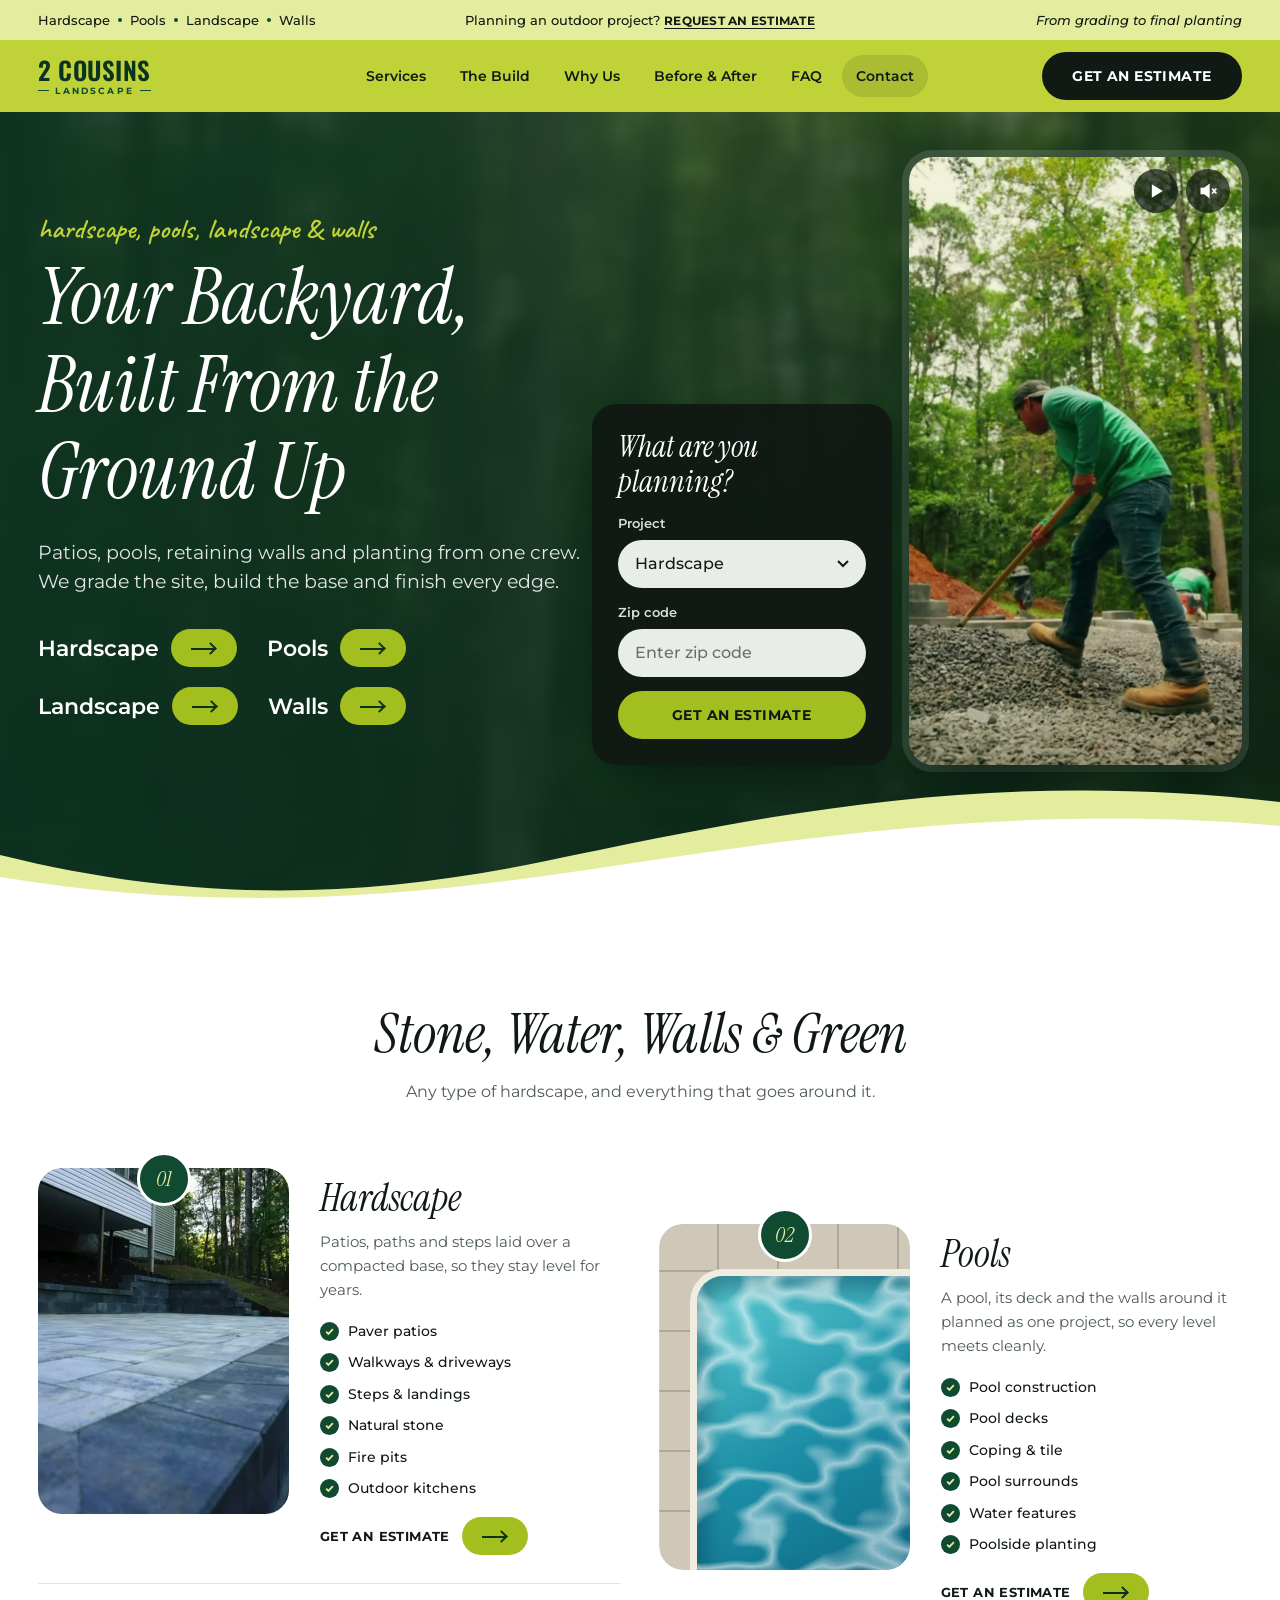
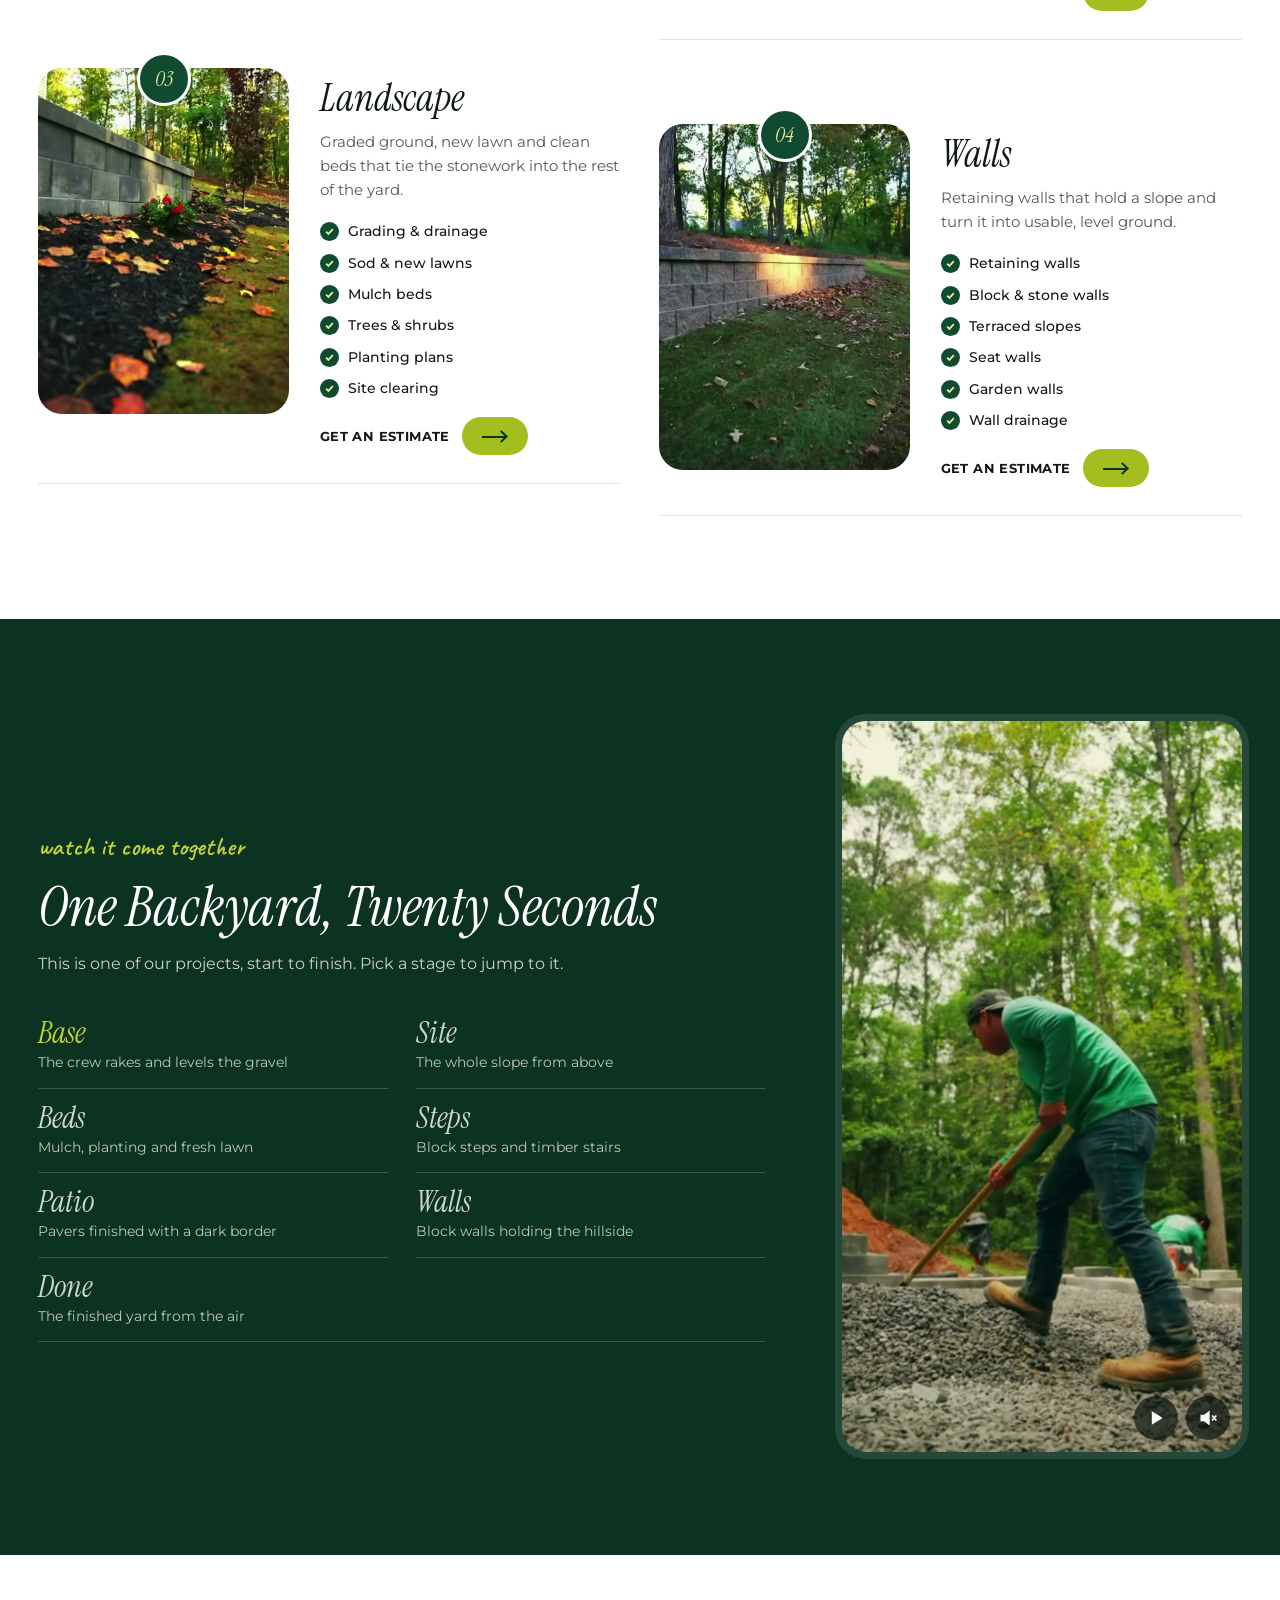
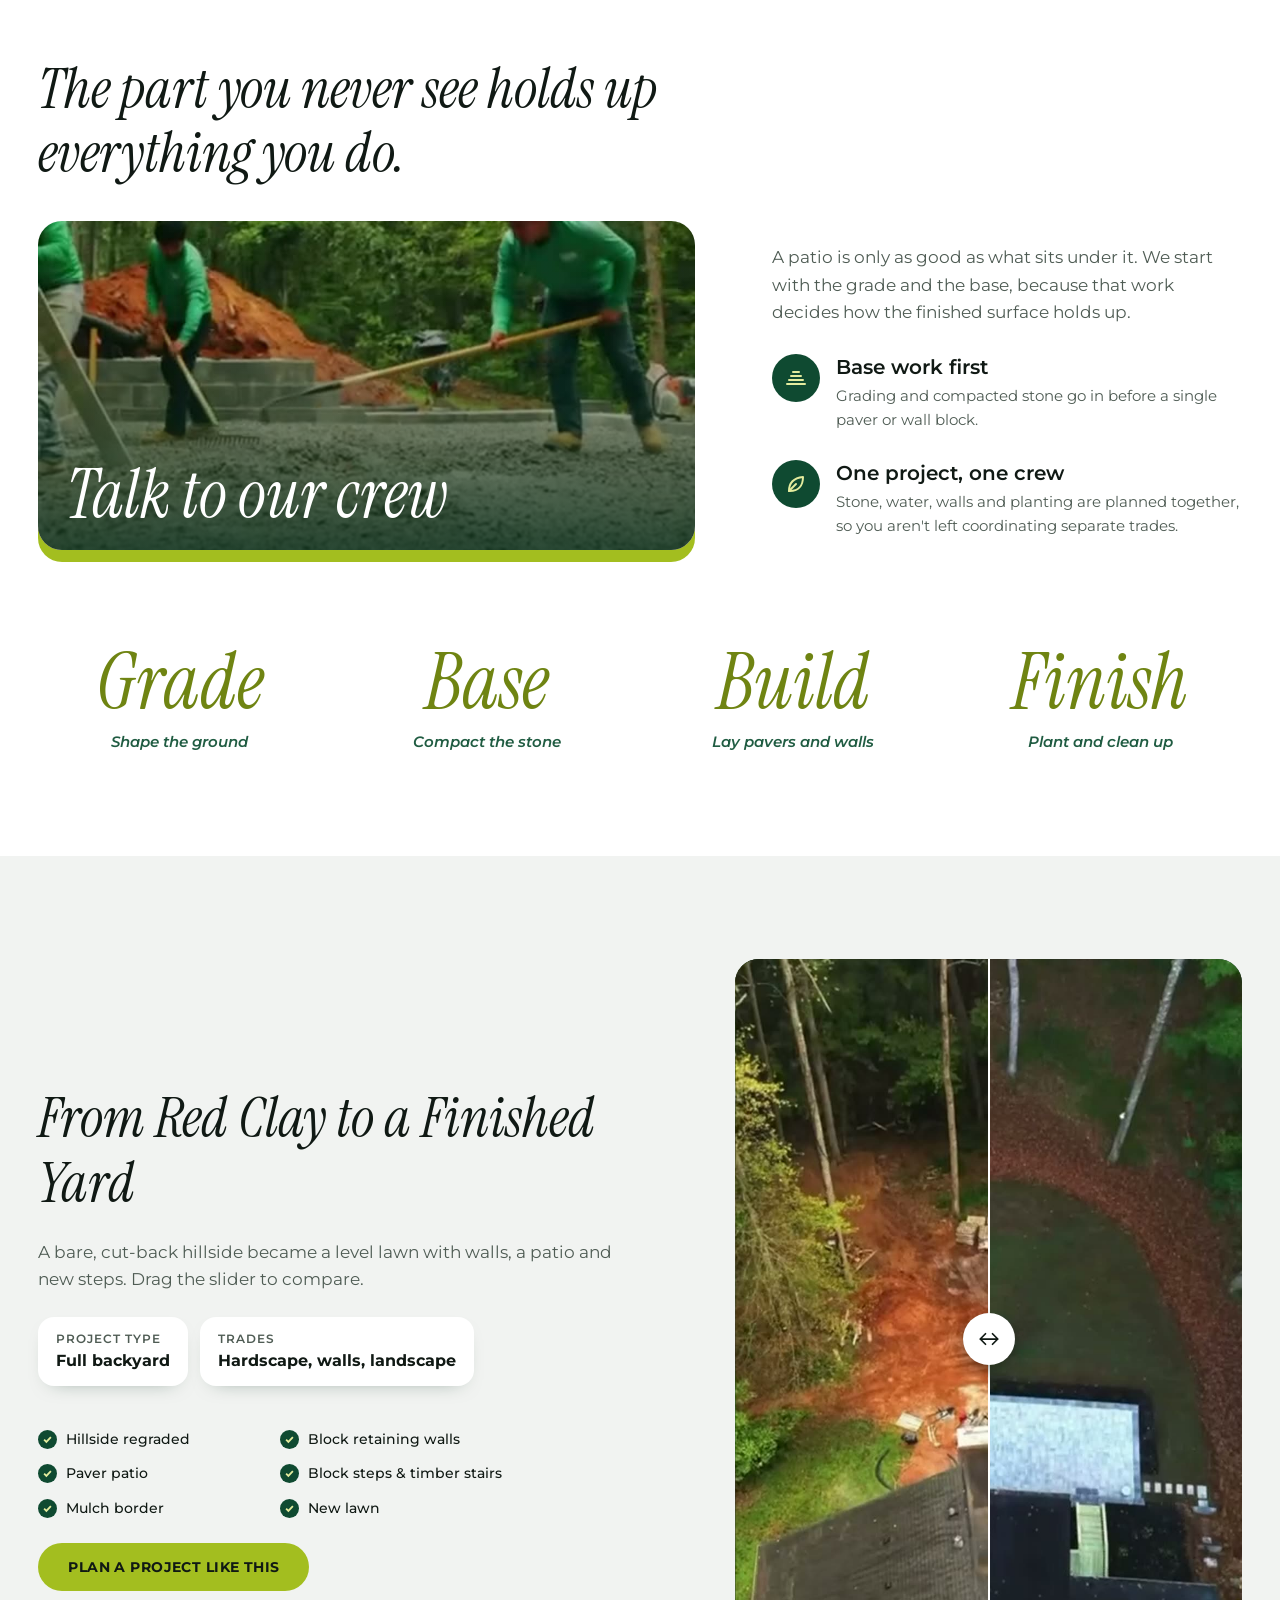
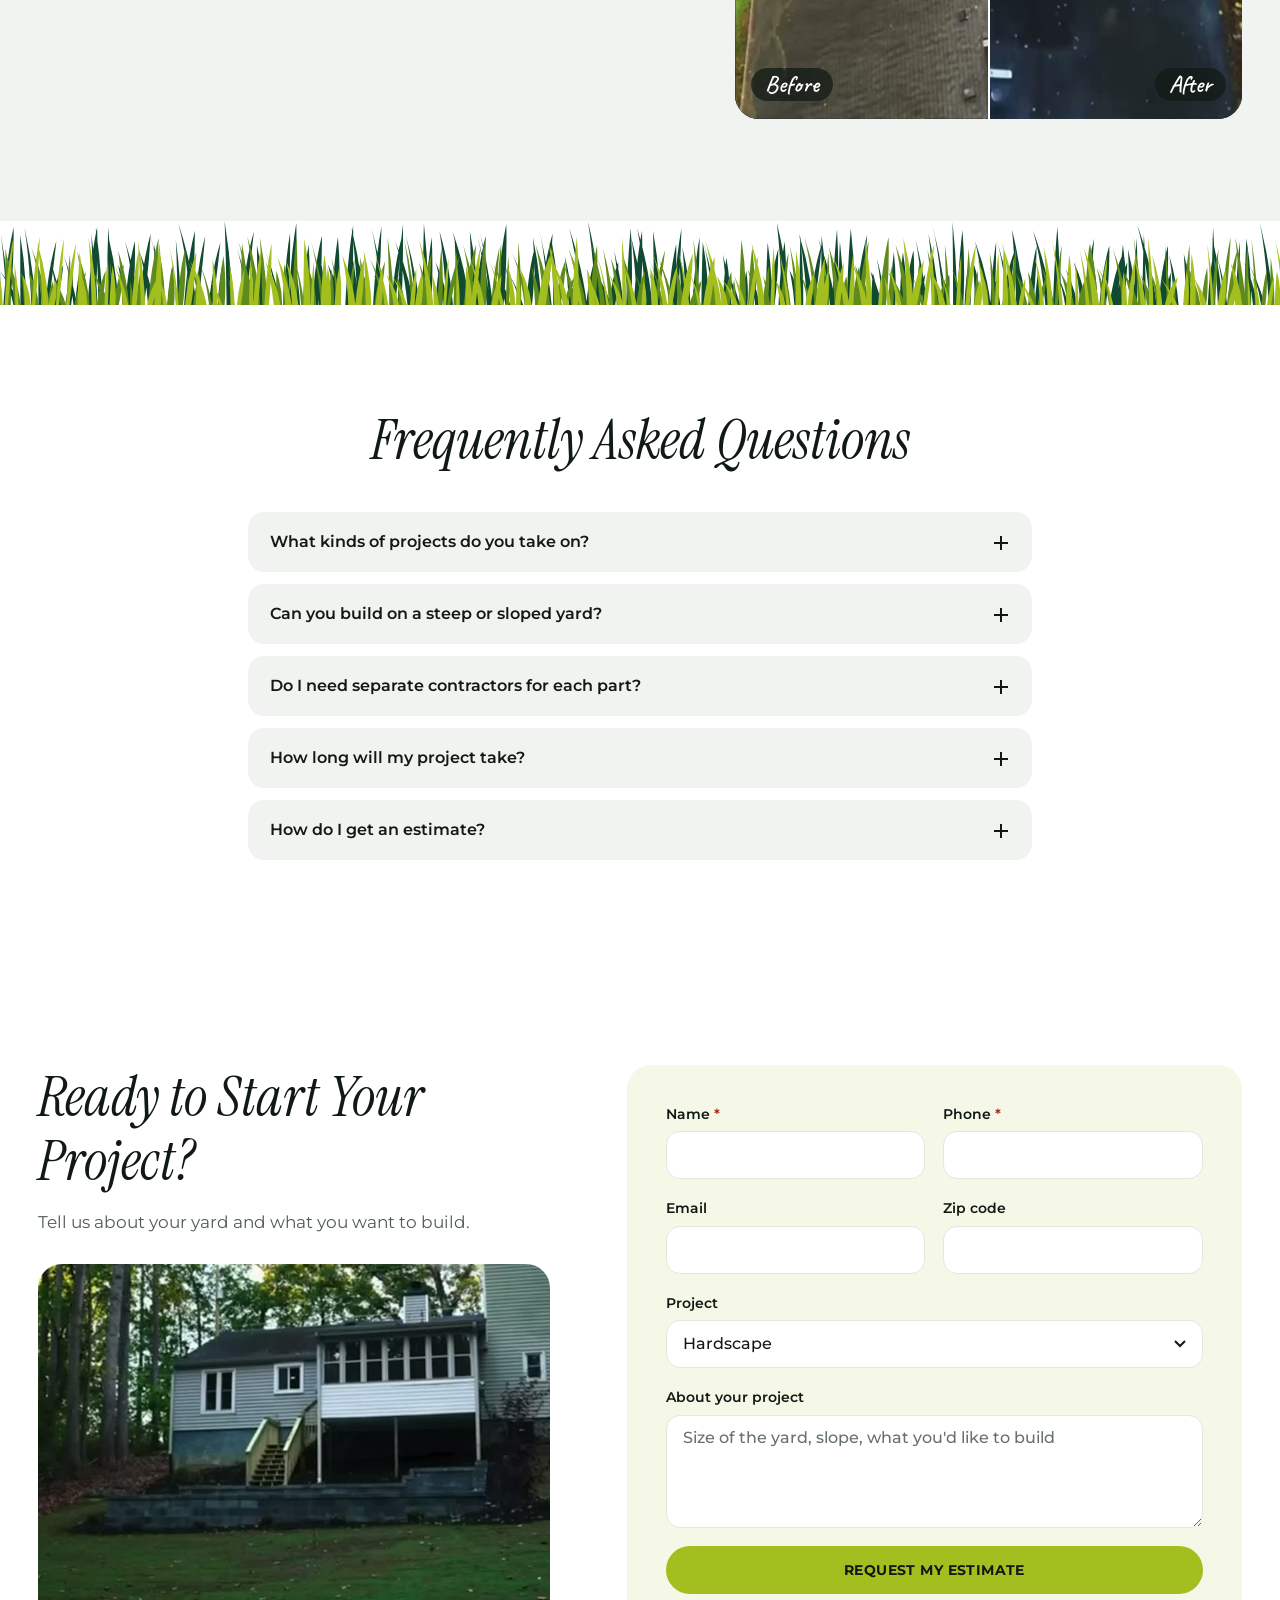
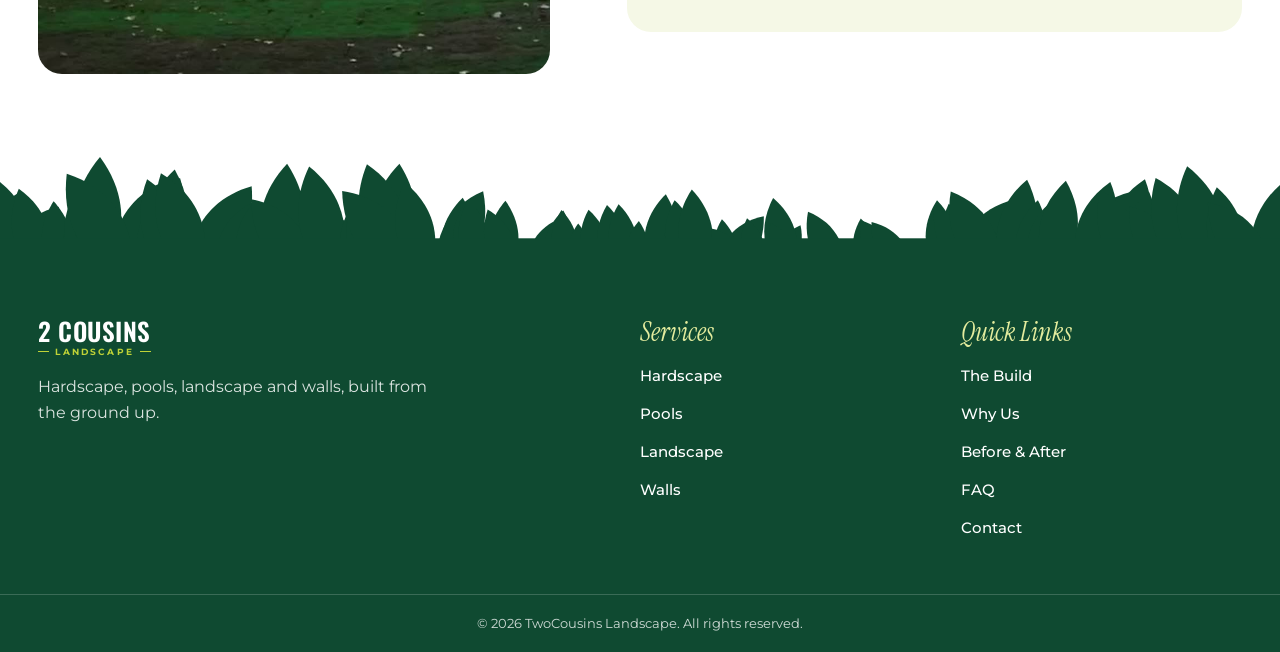
==== index.html @ 97324238 "Build TwoCousins Landscape website Co-Authored-By: Claude Opus 5.5 <noreply@anthropic.com>" ====
<!doctype html>
<html lang="en">
<head>
<meta charset="utf-8">
<meta name="viewport" content="width=device-width, initial-scale=1">
<title>TwoCousins Landscape | Hardscape, Pools, Landscape &amp; Walls</title>
<meta name="description" content="TwoCousins Landscape builds patios, pools, retaining walls and complete landscapes, from grading and base work to the final planting.">
<meta name="theme-color" content="#0f4a31">
<meta property="og:title" content="TwoCousins Landscape">
<meta property="og:description" content="Hardscape, pools, landscape and walls, built from the ground up.">
<meta property="og:type" content="website">
<meta property="og:image" content="assets/img/og.jpg">
<link rel="icon" href="data:image/svg+xml,%3Csvg xmlns='http://www.w3.org/2000/svg' viewBox='0 0 32 32'%3E%3Crect width='32' height='32' rx='8' fill='%230f4a31'/%3E%3Ctext x='16' y='24' font-family='Arial' font-weight='700' font-size='21' text-anchor='middle' fill='%23bfd237'%3E2%3C/text%3E%3C/svg%3E">
<link rel="preconnect" href="https://fonts.googleapis.com">
<link rel="preconnect" href="https://fonts.gstatic.com" crossorigin>
<link href="https://fonts.googleapis.com/css2?family=Caveat:wght@600&family=Instrument+Serif:ital@0;1&family=Montserrat:wght@400;500;600;700&family=Oswald:wght@600&display=swap" rel="stylesheet">
<link rel="stylesheet" href="styles.css">
<script>document.documentElement.classList.add('js')</script>
</head>
<body>
<a class="skip" href="#main">Skip to main content</a>

<div class="topbar">
  <p class="topbar-side">Hardscape <i></i> Pools <i></i> Landscape <i></i> Walls</p>
  <p>Planning an outdoor project? <a href="#contact">Request an estimate</a></p>
  <p class="topbar-side topbar-right">From grading to final planting</p>
</div>

<header class="nav" id="nav">
  <a class="logo" href="#top" aria-label="TwoCousins Landscape, back to top">
    <span class="logo-main">2 Cousins</span>
    <span class="logo-sub">Landscape</span>
  </a>
  <nav class="nav-links" aria-label="Main">
    <a href="#services">Services</a>
    <a href="#build">The Build</a>
    <a href="#why">Why Us</a>
    <a href="#results">Before &amp; After</a>
    <a href="#faq">FAQ</a>
    <a href="#contact">Contact</a>
  </nav>
  <div class="nav-cta">
    <a class="nav-phone" data-phone hidden></a>
    <a class="btn btn-dark" href="#contact">Get an estimate</a>
    <button class="burger" id="burger" type="button" aria-label="Open menu" aria-expanded="false" aria-controls="menu"><span></span><span></span></button>
  </div>
</header>

<div class="menu" id="menu" hidden>
  <nav aria-label="Mobile">
    <a href="#services" style="--i:0">Services</a>
    <a href="#build" style="--i:1">The Build</a>
    <a href="#why" style="--i:2">Why Us</a>
    <a href="#results" style="--i:3">Before &amp; After</a>
    <a href="#faq" style="--i:4">FAQ</a>
    <a href="#contact" style="--i:5">Contact</a>
  </nav>
</div>

<main id="main">
<span id="top"></span>

<!-- HERO -->
<section class="hero">
  <div class="hero-bg" aria-hidden="true"></div>
  <div class="vid hero-media" data-vid="hero">
    <video src="assets/two-cousins-build.mp4" poster="assets/img/poster.jpg" muted loop playsinline preload="metadata" aria-label="TwoCousins Landscape crew building a backyard, from gravel base to the finished yard"></video>
    <div class="vid-controls">
      <button type="button" class="vid-btn" data-play aria-label="Pause video"></button>
      <button type="button" class="vid-btn" data-sound aria-label="Turn sound on"></button>
    </div>
  </div>
  <div class="hero-inner">
    <div class="hero-copy">
      <p class="script hero-kicker">hardscape, pools, landscape &amp; walls</p>
      <h1>Your Backyard, Built From the Ground Up</h1>
      <p class="hero-sub">Patios, pools, retaining walls and planting from one crew. We grade the site, build the base and finish every edge.</p>
      <ul class="hero-links">
        <li><a href="#hardscape">Hardscape <span class="arrow"></span></a></li>
        <li><a href="#pools">Pools <span class="arrow"></span></a></li>
        <li><a href="#landscape">Landscape <span class="arrow"></span></a></li>
        <li><a href="#walls">Walls <span class="arrow"></span></a></li>
      </ul>
    </div>
    <form class="quote" id="quickQuote">
      <p class="quote-title">What are you planning?</p>
      <div class="field">
        <label for="q-service">Project</label>
        <select id="q-service">
          <option>Hardscape</option>
          <option>Pool</option>
          <option>Landscape</option>
          <option>Retaining wall</option>
          <option>Full backyard</option>
        </select>
      </div>
      <div class="field">
        <label for="q-zip">Zip code</label>
        <input id="q-zip" inputmode="numeric" autocomplete="postal-code" maxlength="5" placeholder="Enter zip code">
      </div>
      <button class="btn btn-lime btn-block" type="submit">Get an estimate</button>
    </form>
  </div>
  <svg class="wave" viewBox="0 0 1440 150" preserveAspectRatio="none" aria-hidden="true">
    <path fill="#e4ec9e" d="M0 96C210 150 395 150 610 104 860 50 1110 -6 1440 34V150H0Z"/>
    <path fill="#fff" d="M0 122C220 160 420 150 630 118 880 80 1130 34 1440 62V150H0Z"/>
  </svg>
</section>

<!-- SERVICES -->
<section class="section" id="services">
  <div class="wrap">
    <header class="head head-center reveal">
      <h2>Stone, Water, Walls &amp; Green</h2>
      <p>Any type of hardscape, and everything that goes around it.</p>
    </header>

    <div class="svc-grid">
      <article class="svc reveal" id="hardscape">
        <div class="svc-media">
          <img src="assets/img/hardscape.jpg" width="928" height="1280" loading="lazy" alt="Grey paver patio with a dark block border behind a house">
          <span class="svc-num">01</span>
        </div>
        <div class="svc-body">
          <h3>Hardscape</h3>
          <p>Patios, paths and steps laid over a compacted base, so they stay level for years.</p>
          <ul class="ticks">
            <li>Paver patios</li>
            <li>Walkways &amp; driveways</li>
            <li>Steps &amp; landings</li>
            <li>Natural stone</li>
            <li>Fire pits</li>
            <li>Outdoor kitchens</li>
          </ul>
          <a class="svc-go" href="#contact" data-service="Hardscape" aria-label="Get an estimate for hardscape"><span>Get an estimate</span><span class="arrow"></span></a>
        </div>
      </article>

      <article class="svc svc-low reveal" id="pools">
        <div class="svc-media pool" role="img" aria-label="Illustration of pool water beside a stone deck">
          <div class="pool-water">
            <svg class="caustics" aria-hidden="true"><defs><filter id="caustic" x="0" y="0" width="100%" height="100%"><feTurbulence type="fractalNoise" baseFrequency=".014 .022" numOctaves="2" seed="11"/><feColorMatrix values="0 0 0 0 1 0 0 0 0 1 0 0 0 0 1 1 0 0 0 0"/><feComponentTransfer><feFuncA type="table" tableValues="0 0 0 0 .75 0 0 0 0"/></feComponentTransfer></filter></defs><rect width="100%" height="100%" filter="url(#caustic)"/></svg>
          </div>
          <span class="svc-num">02</span>
        </div>
        <div class="svc-body">
          <h3>Pools</h3>
          <p>A pool, its deck and the walls around it planned as one project, so every level meets cleanly.</p>
          <ul class="ticks">
            <li>Pool construction</li>
            <li>Pool decks</li>
            <li>Coping &amp; tile</li>
            <li>Pool surrounds</li>
            <li>Water features</li>
            <li>Poolside planting</li>
          </ul>
          <a class="svc-go" href="#contact" data-service="Pool" aria-label="Get an estimate for a pool"><span>Get an estimate</span><span class="arrow"></span></a>
        </div>
      </article>

      <article class="svc reveal" id="landscape">
        <div class="svc-media">
          <img src="assets/img/landscape.jpg" width="928" height="1280" loading="lazy" alt="Dark mulch bed with red flowers, fallen leaves and fresh lawn below a block wall">
          <span class="svc-num">03</span>
        </div>
        <div class="svc-body">
          <h3>Landscape</h3>
          <p>Graded ground, new lawn and clean beds that tie the stonework into the rest of the yard.</p>
          <ul class="ticks">
            <li>Grading &amp; drainage</li>
            <li>Sod &amp; new lawns</li>
            <li>Mulch beds</li>
            <li>Trees &amp; shrubs</li>
            <li>Planting plans</li>
            <li>Site clearing</li>
          </ul>
          <a class="svc-go" href="#contact" data-service="Landscape" aria-label="Get an estimate for landscape work"><span>Get an estimate</span><span class="arrow"></span></a>
        </div>
      </article>

      <article class="svc svc-low reveal" id="walls">
        <div class="svc-media">
          <img src="assets/img/walls.jpg" width="928" height="1280" loading="lazy" alt="Long block retaining wall catching low sun above a new lawn">
          <span class="svc-num">04</span>
        </div>
        <div class="svc-body">
          <h3>Walls</h3>
          <p>Retaining walls that hold a slope and turn it into usable, level ground.</p>
          <ul class="ticks">
            <li>Retaining walls</li>
            <li>Block &amp; stone walls</li>
            <li>Terraced slopes</li>
            <li>Seat walls</li>
            <li>Garden walls</li>
            <li>Wall drainage</li>
          </ul>
          <a class="svc-go" href="#contact" data-service="Retaining wall" aria-label="Get an estimate for a wall"><span>Get an estimate</span><span class="arrow"></span></a>
        </div>
      </article>
    </div>
  </div>
</section>

<!-- THE BUILD: VIDEO WITH CHAPTERS -->
<section class="film" id="build">
  <div class="wrap film-grid">
    <div class="film-side">
      <header class="head reveal">
        <p class="script">watch it come together</p>
        <h2>One Backyard, Twenty Seconds</h2>
        <p>This is one of our projects, start to finish. Pick a stage to jump to it.</p>
      </header>
      <ol class="chapters" id="chapters">
        <li><button type="button" data-t="0" data-end="5"><b>Base</b><span>The crew rakes and levels the gravel</span><i></i></button></li>
        <li><button type="button" data-t="5" data-end="8.07"><b>Site</b><span>The whole slope from above</span><i></i></button></li>
        <li><button type="button" data-t="8.07" data-end="10.87"><b>Beds</b><span>Mulch, planting and fresh lawn</span><i></i></button></li>
        <li><button type="button" data-t="10.87" data-end="13.6"><b>Steps</b><span>Block steps and timber stairs</span><i></i></button></li>
        <li><button type="button" data-t="13.6" data-end="16.37"><b>Patio</b><span>Pavers finished with a dark border</span><i></i></button></li>
        <li><button type="button" data-t="16.37" data-end="17.73"><b>Walls</b><span>Block walls holding the hillside</span><i></i></button></li>
        <li><button type="button" data-t="17.73" data-end="19.8"><b>Done</b><span>The finished yard from the air</span><i></i></button></li>
      </ol>
    </div>
    <div class="vid film-media reveal" data-vid="film">
      <video src="assets/two-cousins-build.mp4" poster="assets/img/poster.jpg" muted loop playsinline preload="none" aria-label="Full project video with chapters: base, site, beds, steps, patio, walls and the finished yard"></video>
      <div class="vid-controls">
        <button type="button" class="vid-btn" data-play aria-label="Play video"></button>
        <button type="button" class="vid-btn" data-sound aria-label="Turn sound on"></button>
      </div>
    </div>
  </div>
</section>

<!-- WHY -->
<section class="section" id="why">
  <div class="wrap why-grid">
    <div>
      <h2 class="reveal">The part you never see holds up everything you do.</h2>
      <a class="band reveal" href="#contact" data-phone-band>
        <img src="assets/img/crew-wide.jpg" width="928" height="800" loading="lazy" alt="Crew in green shirts raking a gravel base beside a new block wall">
        <span class="band-text" data-phone-text>Talk to our crew</span>
      </a>
    </div>
    <div class="why-side">
      <p class="lead reveal">A patio is only as good as what sits under it. We start with the grade and the base, because that work decides how the finished surface holds up.</p>
      <div class="feature reveal">
        <span class="feature-ico" aria-hidden="true"><svg viewBox="0 0 24 24"><path d="M3 18h18M5 14h14M7 10h10M9 6h6"/></svg></span>
        <div>
          <h3>Base work first</h3>
          <p>Grading and compacted stone go in before a single paver or wall block.</p>
        </div>
      </div>
      <div class="feature reveal">
        <span class="feature-ico" aria-hidden="true"><svg viewBox="0 0 24 24"><path d="M5 19c0-8 5-13 14-14 0 9-5 14-13 14"/><path d="M5 19l7-7"/></svg></span>
        <div>
          <h3>One project, one crew</h3>
          <p>Stone, water, walls and planting are planned together, so you aren't left coordinating separate trades.</p>
        </div>
      </div>
    </div>
  </div>
  <div class="wrap">
    <ol class="words">
      <li class="reveal"><b>Grade</b><span>Shape the ground</span></li>
      <li class="reveal"><b>Base</b><span>Compact the stone</span></li>
      <li class="reveal"><b>Build</b><span>Lay pavers and walls</span></li>
      <li class="reveal"><b>Finish</b><span>Plant and clean up</span></li>
    </ol>
  </div>
</section>

<!-- BEFORE / AFTER -->
<section class="section section-tint" id="results">
  <div class="wrap results-grid">
    <div class="results-copy">
      <h2 class="reveal">From Red Clay to a Finished Yard</h2>
      <p class="lead reveal">A bare, cut-back hillside became a level lawn with walls, a patio and new steps. Drag the slider to compare.</p>
      <dl class="pills reveal">
        <div><dt>Project type</dt><dd>Full backyard</dd></div>
        <div><dt>Trades</dt><dd>Hardscape, walls, landscape</dd></div>
      </dl>
      <ul class="ticks ticks-wide reveal">
        <li>Hillside regraded</li>
        <li>Block retaining walls</li>
        <li>Paver patio</li>
        <li>Block steps &amp; timber stairs</li>
        <li>Mulch border</li>
        <li>New lawn</li>
      </ul>
      <a class="btn btn-lime reveal" href="#contact" data-service="Full backyard">Plan a project like this</a>
    </div>
    <div class="compare reveal" id="compare">
      <img class="compare-after" src="assets/img/after.jpg" width="928" height="1560" loading="lazy" alt="After: aerial view of the finished yard with lawn, mulch border and patio">
      <div class="compare-before"><img src="assets/img/before.jpg" width="928" height="1560" loading="lazy" alt="Before: aerial view of the bare red clay hillside behind the house"></div>
      <span class="compare-tag compare-tag-l script">Before</span>
      <span class="compare-tag compare-tag-r script">After</span>
      <span class="compare-handle" aria-hidden="true"></span>
      <input type="range" min="0" max="100" value="50" aria-label="Compare before and after">
    </div>
  </div>
</section>

<div class="grass" aria-hidden="true"></div>

<!-- FAQ -->
<section class="section" id="faq">
  <div class="wrap wrap-narrow">
    <h2 class="head-center reveal">Frequently Asked Questions</h2>
    <div class="faq">
      <details class="reveal"><summary>What kinds of projects do you take on?</summary><p>Hardscape of any type, pools, landscape and walls. That covers one patio or retaining wall up to a complete backyard.</p></details>
      <details class="reveal"><summary>Can you build on a steep or sloped yard?</summary><p>Yes. The project in our video started as a cut-back hillside of red clay. Retaining walls and grading turned it into usable, level ground.</p></details>
      <details class="reveal"><summary>Do I need separate contractors for each part?</summary><p>No. Stonework, walls, pool work and planting can all run as a single project with us.</p></details>
      <details class="reveal"><summary>How long will my project take?</summary><p>It depends on the size of the job, access to the site and the weather. Ask for a timeline when you request your estimate.</p></details>
      <details class="reveal"><summary>How do I get an estimate?</summary><p>Fill out the form below with a few details about your yard and what you have in mind. We'll follow up from there.</p></details>
    </div>
  </div>
</section>

<!-- CONTACT -->
<section class="section contact" id="contact">
  <div class="wrap contact-grid">
    <div class="contact-copy">
      <h2 class="reveal">Ready to Start Your Project?</h2>
      <p class="lead reveal">Tell us about your yard and what you want to build.</p>
      <figure class="contact-photo reveal">
        <img src="assets/img/yard.jpg" width="928" height="1280" loading="lazy" alt="Finished lawn sloping up to the terraced walls and the back of the house">
      </figure>
      <a class="contact-phone" data-phone hidden></a>
    </div>
    <form class="form reveal" id="estimate" novalidate>
      <div class="form-row">
        <div class="field">
          <label for="f-name">Name <span aria-hidden="true">*</span></label>
          <input id="f-name" name="name" autocomplete="name" required aria-describedby="e-name">
          <p class="err" id="e-name" role="alert"></p>
        </div>
        <div class="field">
          <label for="f-phone">Phone <span aria-hidden="true">*</span></label>
          <input id="f-phone" name="phone" type="tel" autocomplete="tel" required aria-describedby="e-phone">
          <p class="err" id="e-phone" role="alert"></p>
        </div>
      </div>
      <div class="form-row">
        <div class="field">
          <label for="f-email">Email</label>
          <input id="f-email" name="email" type="email" autocomplete="email" aria-describedby="e-email">
          <p class="err" id="e-email" role="alert"></p>
        </div>
        <div class="field">
          <label for="f-zip">Zip code</label>
          <input id="f-zip" name="zip" inputmode="numeric" autocomplete="postal-code" maxlength="5">
        </div>
      </div>
      <div class="field">
        <label for="f-service">Project</label>
        <select id="f-service" name="service">
          <option>Hardscape</option>
          <option>Pool</option>
          <option>Landscape</option>
          <option>Retaining wall</option>
          <option>Full backyard</option>
        </select>
      </div>
      <div class="field">
        <label for="f-details">About your project</label>
        <textarea id="f-details" name="details" rows="4" placeholder="Size of the yard, slope, what you'd like to build"></textarea>
      </div>
      <button class="btn btn-lime btn-block" type="submit">Request my estimate</button>
      <p class="form-status" id="formStatus" role="status"></p>
    </form>
  </div>
</section>
</main>

<footer class="footer">
  <div class="foliage" aria-hidden="true"></div>
  <div class="footer-body">
    <div class="wrap footer-grid">
      <div>
        <a class="logo logo-light" href="#top" aria-label="TwoCousins Landscape, back to top">
          <span class="logo-main">2 Cousins</span>
          <span class="logo-sub">Landscape</span>
        </a>
        <p class="footer-tag">Hardscape, pools, landscape and walls, built from the ground up.</p>
        <a class="footer-phone" data-phone hidden></a>
      </div>
      <nav aria-label="Services">
        <h2>Services</h2>
        <a href="#hardscape">Hardscape</a>
        <a href="#pools">Pools</a>
        <a href="#landscape">Landscape</a>
        <a href="#walls">Walls</a>
      </nav>
      <nav aria-label="Quick links">
        <h2>Quick Links</h2>
        <a href="#build">The Build</a>
        <a href="#why">Why Us</a>
        <a href="#results">Before &amp; After</a>
        <a href="#faq">FAQ</a>
        <a href="#contact">Contact</a>
      </nav>
    </div>
    <p class="legal">&copy; <span id="year">2026</span> TwoCousins Landscape. All rights reserved.</p>
  </div>
</footer>

<a class="mobile-cta" id="mobileCta" href="#contact">Get an estimate</a>

<script src="main.js"></script>
</body>
</html>
---- styles.css ----
:root {
  --lime-100: #e4ec9e;
  --lime-50: #f5f8e6;
  --lime-300: #bfd237;
  --lime: #a3be1f;
  --lime-ink: #6f8412;
  --green: #0f4a31;
  --green-2: #205c42;
  --green-deep: #0c3321;
  --ink: #101914;
  --muted: #4f5c54;
  --line: #e2e7e2;
  --tint: #f1f3f1;
  --white: #fff;
  --serif: "Instrument Serif", Georgia, serif;
  --sans: "Montserrat", "Helvetica Neue", sans-serif;
  --script: "Caveat", cursive;
  --ease: cubic-bezier(.16, 1, .3, 1);
  --gutter: clamp(16px, 3vw, 40px);
  --r-lg: 24px;
  --r-md: 16px;
}

*, *::before, *::after { box-sizing: border-box; }
html { scroll-behavior: smooth; -webkit-text-size-adjust: 100%; }
body { margin: 0; background: var(--white); color: var(--ink); font: 400 16px/1.6 var(--sans); overflow-x: clip; }
img, video, svg { display: block; max-width: 100%; }
img { height: auto; }
a { color: inherit; }
h1, h2 { margin: 0; font: italic 400 clamp(38px, 4.4vw, 60px)/1.14 var(--serif); }
h3 { margin: 0; }
p, ul, ol, dl, dd, figure { margin: 0; padding: 0; }
ul, ol { list-style: none; }
[hidden] { display: none !important; }
section[id], article[id], span[id] { scroll-margin-top: 92px; }
:focus-visible { outline: 3px solid var(--lime-ink); outline-offset: 3px; border-radius: 4px; }
.hero :focus-visible, .film :focus-visible, .footer :focus-visible { outline-color: var(--lime-300); }

.skip { position: fixed; top: -80px; left: 16px; z-index: 100; padding: 12px 18px; background: var(--ink); color: #fff; border-radius: 8px; transition: transform .2s var(--ease); }
.skip:focus { transform: translateY(96px); }
.wrap { width: min(1320px, 100%); margin-inline: auto; padding-inline: var(--gutter); }
.wrap-narrow { width: min(860px, 100%); }
.section { padding-block: clamp(64px, 8vw, 112px); }
.section-tint { background: var(--tint); }
.script { font-family: var(--script); font-weight: 600; font-size: 26px; line-height: 1.2; color: var(--lime-ink); }
.lead { color: var(--muted); font-size: 17px; max-width: 54ch; }
.head { display: grid; gap: 12px; margin-bottom: clamp(36px, 5vw, 64px); }
.head p:not(.script) { color: var(--muted); }
.head-center { text-align: center; justify-items: center; }
h2.head-center { margin-bottom: 40px; }

/* Buttons */
.btn { display: inline-flex; align-items: center; justify-content: center; min-height: 48px; padding: 12px 30px; border: 0; border-radius: 999px; font: 700 14px/1.2 var(--sans); letter-spacing: .03em; text-transform: uppercase; text-decoration: none; cursor: pointer; transition: transform .25s var(--ease), background-color .25s var(--ease); touch-action: manipulation; }
.btn:active { transform: scale(.98); }
.btn-dark { background: var(--ink); color: #fff; }
.btn-dark:hover { background: var(--green); }
.btn-lime { background: var(--lime); color: var(--ink); }
.btn-lime:hover { background: var(--lime-300); }
.btn-block { width: 100%; }
.arrow { position: relative; display: inline-block; width: 66px; height: 38px; flex: none; border-radius: 999px; background: var(--lime); transition: transform .35s var(--ease), background-color .25s var(--ease); }
.arrow::before { content: ""; position: absolute; top: 50%; left: 20px; width: 24px; height: 2px; background: var(--green-deep); }
.arrow::after { content: ""; position: absolute; top: 50%; left: 35px; width: 9px; height: 9px; border-top: 2px solid var(--green-deep); border-right: 2px solid var(--green-deep); transform: translateY(-4px) rotate(45deg); margin-top: 0; }
a:hover > .arrow { transform: translateX(5px); background: var(--lime-300); }

/* Top bar and nav */
.topbar { display: grid; grid-template-columns: 1fr auto 1fr; gap: 16px; align-items: center; min-height: 40px; padding: 6px var(--gutter); background: var(--lime-100); font-size: 13px; font-weight: 500; }
.topbar a { font-weight: 700; text-transform: uppercase; font-size: 12px; letter-spacing: .02em; text-underline-offset: 3px; }
.topbar-side { display: flex; align-items: center; gap: 8px; }
.topbar-side i { width: 4px; height: 4px; border-radius: 50%; background: var(--green); }
.topbar-right { justify-content: flex-end; font-style: italic; }
.nav { position: sticky; top: 0; z-index: 40; display: grid; grid-template-columns: 1fr auto 1fr; align-items: center; gap: 24px; min-height: 72px; padding: 8px var(--gutter); background: var(--lime-300); }
.logo { display: inline-flex; flex-direction: column; align-items: center; width: max-content; color: var(--green-deep); text-decoration: none; line-height: 1; }
.logo-main { font: 600 25px/1 "Oswald", var(--sans); letter-spacing: .02em; text-transform: uppercase; }
.logo-sub { display: flex; align-items: center; gap: 6px; width: 100%; margin-top: 4px; font: 700 9px/1 var(--sans); letter-spacing: .24em; text-transform: uppercase; color: var(--green); white-space: nowrap; }
.logo-sub::before, .logo-sub::after { content: ""; flex: 1; height: 1px; background: currentColor; }
.logo-light { color: #fff; }
.logo-light .logo-sub { color: var(--lime-300); }
.nav-links { display: flex; gap: 6px; }
.nav-links a { padding: 10px 14px; border-radius: 999px; font-size: 14px; font-weight: 600; text-decoration: none; color: var(--ink); transition: background-color .2s var(--ease); }
.nav-links a:hover { background: rgba(16, 25, 20, .08); }
.nav-links a.is-active { background: rgba(16, 25, 20, .12); }
.nav-cta { display: flex; align-items: center; justify-content: flex-end; gap: 20px; }
.nav-phone { font: italic 400 26px/1 var(--serif); text-decoration: none; border-bottom: 1px solid var(--ink); padding-bottom: 3px; white-space: nowrap; }
.burger { display: none; position: relative; width: 48px; height: 48px; border: 0; border-radius: 50%; background: var(--ink); cursor: pointer; }
.burger span { position: absolute; left: 14px; width: 20px; height: 2px; background: #fff; transition: transform .3s var(--ease); }
.burger span:first-child { top: 20px; }
.burger span:last-child { top: 27px; }
.burger[aria-expanded="true"] span:first-child { transform: translateY(3.5px) rotate(45deg); }
.burger[aria-expanded="true"] span:last-child { transform: translateY(-3.5px) rotate(-45deg); }
.menu { position: fixed; inset: 0; z-index: 30; padding: 124px var(--gutter) 40px; background: var(--green-deep); overflow-y: auto; }
.menu nav { display: grid; gap: 4px; }
.menu a { padding: 8px 0; color: #fff; font: italic 400 44px/1.2 var(--serif); text-decoration: none; animation: rise .5s var(--ease) both; animation-delay: calc(var(--i) * 45ms); }
@keyframes rise { from { opacity: 0; transform: translateY(20px); } }

/* Hero */
.hero { position: relative; isolation: isolate; overflow: hidden; background: var(--green-deep); color: #fff; }
.hero-bg { position: absolute; inset: 0; z-index: -2; background: linear-gradient(90deg, rgba(12, 51, 33, .9) 0%, rgba(12, 51, 33, .62) 55%, rgba(12, 51, 33, .42) 100%), url("assets/img/hero-bg.jpg") center / cover; }
.hero-inner { position: relative; display: grid; grid-template-columns: minmax(0, 1fr) 320px 330px; gap: 0; align-items: end; width: min(1320px, 100%); min-height: min(calc(100dvh - 112px), 860px); margin-inline: auto; padding: clamp(48px, 7vh, 88px) var(--gutter) clamp(120px, 15vh, 170px); }
.hero-copy { grid-column: 1; align-self: center; max-width: 560px; }
.hero-media .vid-controls { top: 12px; bottom: auto; }
.hero-kicker { color: var(--lime-300); font-size: 28px; margin-bottom: 8px; animation: rise .8s var(--ease) both; }
.hero h1 { font-size: clamp(50px, 6.1vw, 90px); line-height: 1.12; animation: rise .9s .08s var(--ease) both; }
.hero-sub { margin-top: 22px; max-width: 50ch; font-size: 19px; line-height: 1.55; color: rgba(255, 255, 255, .88); animation: rise .9s .16s var(--ease) both; }
.hero-links { display: flex; flex-wrap: wrap; gap: 14px 30px; margin-top: 30px; animation: rise .9s .24s var(--ease) both; }
.hero-links a { display: inline-flex; align-items: center; gap: 12px; min-height: 44px; font-size: 22px; font-weight: 600; text-decoration: none; }
.vid.hero-media { position: absolute; top: clamp(30px, 5vh, 56px); right: max(var(--gutter), calc((100vw - 1320px) / 2 + var(--gutter))); z-index: 1; width: clamp(300px, 26vw, 370px); aspect-ratio: 464 / 848; border-radius: var(--r-lg); box-shadow: 0 30px 60px -20px rgba(4, 22, 13, .75), 0 0 0 7px rgba(255, 255, 255, .13); animation: rise 1s .15s var(--ease) both; }
.quote { position: relative; z-index: 2; grid-column: 2; grid-row: 1; align-self: end; display: grid; gap: 14px; width: 300px; padding: 26px; border-radius: var(--r-lg); background: rgba(16, 25, 20, .94); box-shadow: 0 24px 48px -18px rgba(4, 22, 13, .8); animation: rise 1s .3s var(--ease) both; }
.quote-title { font: italic 400 30px/1.15 var(--serif); }
.wave { position: absolute; left: 0; right: 0; bottom: -1px; z-index: 3; width: 100%; height: clamp(58px, 10vw, 150px); pointer-events: none; }

/* Forms */
.field { display: grid; gap: 6px; }
label { font-size: 14px; font-weight: 600; }
label span { color: #a12a14; }
.quote label { color: rgba(255, 255, 255, .85); font-size: 13px; }
input, select, textarea { width: 100%; min-height: 48px; padding: 11px 16px; border: 1.5px solid var(--line); border-radius: 14px; background: #fff; color: var(--ink); font: 500 16px/1.4 var(--sans); transition: border-color .2s var(--ease); }
input:hover, select:hover, textarea:hover { border-color: #aab5ad; }
textarea { resize: vertical; }
::placeholder { color: #66726a; opacity: 1; }
.quote input, .quote select { border-color: transparent; border-radius: 999px; background-color: #e9ede9; }
select { appearance: none; padding-right: 42px; background-image: url("data:image/svg+xml,%3Csvg xmlns='http://www.w3.org/2000/svg' width='12' height='8' fill='none' stroke='%23101914' stroke-width='2'%3E%3Cpath d='M1 1l5 5 5-5'/%3E%3C/svg%3E"); background-repeat: no-repeat; background-position: right 16px center; cursor: pointer; }
.err { min-height: 0; color: #a12a14; font-size: 13px; font-weight: 500; }
.err:empty { display: none; }
[aria-invalid="true"] { border-color: #a12a14; }

/* Video */
.vid { position: relative; overflow: hidden; background: var(--green-deep); }
.vid video { width: 100%; height: 100%; object-fit: cover; }
.vid-controls { position: absolute; right: 12px; bottom: 12px; display: flex; gap: 8px; }
.vid-btn { position: relative; width: 44px; height: 44px; border: 0; border-radius: 50%; background: rgba(16, 25, 20, .72) center / 20px no-repeat; cursor: pointer; transition: transform .2s var(--ease), background-color .2s var(--ease); touch-action: manipulation; }
.vid-btn:hover { background-color: rgba(16, 25, 20, .92); }
.vid-btn:active { transform: scale(.94); }
.vid-btn[data-play] { background-image: url("data:image/svg+xml,%3Csvg xmlns='http://www.w3.org/2000/svg' viewBox='0 0 24 24' fill='%23fff'%3E%3Cpath d='M7 5h4v14H7zM13 5h4v14h-4z'/%3E%3C/svg%3E"); }
.vid.is-paused .vid-btn[data-play] { background-image: url("data:image/svg+xml,%3Csvg xmlns='http://www.w3.org/2000/svg' viewBox='0 0 24 24' fill='%23fff'%3E%3Cpath d='M7 4l13 8-13 8z'/%3E%3C/svg%3E"); }
.vid-btn[data-sound] { background-image: url("data:image/svg+xml,%3Csvg xmlns='http://www.w3.org/2000/svg' viewBox='0 0 24 24' fill='none' stroke='%23fff' stroke-width='2'%3E%3Cpath fill='%23fff' d='M4 9v6h4l5 4V5L8 9z'/%3E%3Cpath d='M17 9l5 6M22 9l-5 6'/%3E%3C/svg%3E"); }
.vid.has-sound .vid-btn[data-sound] { background-image: url("data:image/svg+xml,%3Csvg xmlns='http://www.w3.org/2000/svg' viewBox='0 0 24 24' fill='none' stroke='%23fff' stroke-width='2'%3E%3Cpath fill='%23fff' d='M4 9v6h4l5 4V5L8 9z'/%3E%3Cpath d='M17 8a6 6 0 010 8M20 5a10 10 0 010 14'/%3E%3C/svg%3E"); }

/* Services */
.svc-grid { display: grid; grid-template-columns: repeat(2, minmax(0, 1fr)); gap: 28px clamp(24px, 3vw, 44px); align-items: start; }
.svc { display: grid; grid-template-columns: minmax(0, 5fr) minmax(0, 6fr); gap: clamp(20px, 2.4vw, 32px); padding-bottom: 28px; border-bottom: 1px solid var(--line); }
.svc-low { margin-top: 56px; }
.svc-media { position: relative; aspect-ratio: 29 / 40; border-radius: var(--r-lg); }
.svc-media img { width: 100%; height: 100%; object-fit: cover; border-radius: var(--r-lg); }
.svc-num { position: absolute; top: -16px; left: 50%; display: grid; place-items: center; width: 54px; height: 54px; margin-left: -27px; border: 3px solid #fff; border-radius: 50%; background: var(--green); color: var(--lime-100); font: italic 400 22px/1 var(--serif); }
.svc-body { display: flex; flex-direction: column; padding-top: 10px; }
.svc-body h3 { font: italic 400 38px/1.1 var(--serif); }
.svc-body > p { margin-top: 10px; color: var(--muted); font-size: 15px; }
.ticks { display: grid; gap: 9px; margin-top: 18px; font-size: 14px; font-weight: 500; }
.ticks li { position: relative; padding-left: 28px; }
.ticks li::before { content: ""; position: absolute; left: 0; top: 2px; width: 19px; height: 19px; border-radius: 50%; background: var(--green) url("data:image/svg+xml,%3Csvg xmlns='http://www.w3.org/2000/svg' viewBox='0 0 20 20' fill='none' stroke='%23e4ec9e' stroke-width='2.4'%3E%3Cpath d='M5.5 10.3l3 3 6-6.4'/%3E%3C/svg%3E") center / 15px no-repeat; }
.ticks-wide { grid-template-columns: repeat(2, minmax(0, 1fr)); gap: 12px 20px; }
.svc-go { display: inline-flex; align-items: center; gap: 12px; align-self: flex-start; min-height: 44px; margin-top: auto; padding-top: 18px; font-size: 13px; font-weight: 700; letter-spacing: .03em; text-transform: uppercase; text-decoration: none; }

/* Pool illustration */
.pool { background: repeating-linear-gradient(90deg, transparent 0 58px, rgba(70, 62, 48, .24) 58px 60px), repeating-linear-gradient(0deg, transparent 0 58px, rgba(70, 62, 48, .24) 58px 60px), #cfc8b8; overflow: visible; }
.pool-water { position: absolute; inset: 15% 0 0 15%; overflow: hidden; border-radius: 26px 0 var(--r-lg) 0; background: linear-gradient(150deg, #5fd0d6, #1c8ea6 55%, #0e6b86); box-shadow: 0 0 0 7px #f1ece0, inset 8px 12px 22px rgba(6, 60, 80, .5); }
.caustics { position: absolute; top: -40%; left: -40%; width: 180%; height: 180%; max-width: none; opacity: .75; animation: drift 16s ease-in-out infinite alternate; will-change: transform; }
.pool { border-radius: var(--r-lg); clip-path: inset(-20px 0 0 0 round var(--r-lg)); }
@keyframes drift { to { transform: translate(9%, 7%) rotate(5deg); } }

/* Film */
.film { padding-block: clamp(64px, 8vw, 112px); background: var(--green-deep); color: #fff; }
.film .script { color: var(--lime-300); }
.film .head p:not(.script) { color: rgba(255, 255, 255, .78); }
.film-grid { display: grid; grid-template-columns: minmax(0, 1fr) minmax(320px, 400px); gap: clamp(32px, 6vw, 96px); align-items: center; }
.film-media { aspect-ratio: 464 / 848; border-radius: var(--r-lg); box-shadow: 0 0 0 7px rgba(255, 255, 255, .1); }
.film .head { margin-bottom: 28px; }
.chapters { display: grid; grid-template-columns: repeat(2, minmax(0, 1fr)); column-gap: 28px; }
.chapters li:last-child { grid-column: 1 / -1; }
.chapters button { position: relative; display: grid; width: 100%; min-height: 72px; gap: 2px; padding: 12px 0 14px; border: 0; border-bottom: 1px solid rgba(255, 255, 255, .18); background: none; color: #fff; text-align: left; cursor: pointer; font: inherit; }
.chapters b { font: italic 400 30px/1.1 var(--serif); color: rgba(255, 255, 255, .8); transition: color .2s var(--ease); }
.chapters span { font-size: 14px; color: rgba(255, 255, 255, .72); }
.chapters button:hover b { color: var(--lime-300); }
.chapters [aria-current="true"] b { color: var(--lime-300); }
.chapters i { position: absolute; left: 0; right: 0; bottom: -1px; height: 2px; background: var(--lime-300); transform: scaleX(var(--p, 0)); transform-origin: left; }

/* Why */
.why-grid { display: grid; grid-template-columns: minmax(0, 7fr) minmax(0, 5fr); gap: clamp(32px, 6vw, 88px); align-items: end; }
.band { position: relative; display: block; margin-top: 36px; overflow: hidden; border-radius: var(--r-lg); box-shadow: 0 12px 0 var(--lime); text-decoration: none; color: #fff; }
.band img { width: 100%; aspect-ratio: 16 / 8; object-fit: cover; transition: transform .8s var(--ease); }
.band:hover img { transform: scale(1.03); }
.band::after { content: ""; position: absolute; inset: 0; background: linear-gradient(0deg, rgba(12, 51, 33, .82), rgba(12, 51, 33, .06) 66%); }
.band-text { position: absolute; left: 28px; bottom: 16px; z-index: 1; font: italic 400 clamp(40px, 5.2vw, 72px)/1.15 var(--serif); }
.why-side { display: grid; gap: 28px; padding-bottom: 12px; }
.feature { display: grid; grid-template-columns: 48px minmax(0, 1fr); gap: 16px; }
.feature-ico { display: grid; place-items: center; width: 48px; height: 48px; border-radius: 50%; background: var(--green); }
.feature-ico svg { width: 24px; height: 24px; fill: none; stroke: var(--lime-100); stroke-width: 2; stroke-linecap: round; stroke-linejoin: round; }
.feature h3 { font-size: 20px; font-weight: 600; line-height: 1.3; }
.feature p { margin-top: 4px; color: var(--muted); font-size: 15px; }
.words { display: grid; grid-template-columns: repeat(4, minmax(0, 1fr)); gap: 24px; margin-top: clamp(56px, 7vw, 96px); text-align: center; }
.words b { display: block; color: var(--lime-ink); font: italic 400 clamp(46px, 6vw, 84px)/1.1 var(--serif); }
.words span { display: block; margin-top: 6px; color: var(--green-2); font-size: 15px; font-weight: 600; font-style: italic; }

/* Before / after */
.results-grid { display: grid; grid-template-columns: minmax(0, 6fr) minmax(0, 5fr); gap: clamp(36px, 7vw, 104px); align-items: center; }
.results-copy { display: grid; gap: 24px; justify-items: start; }
.pills { display: flex; flex-wrap: wrap; gap: 12px; }
.pills div { padding: 12px 18px; border-radius: var(--r-md); background: #fff; box-shadow: 0 8px 20px -14px rgba(12, 51, 33, .5); }
.pills dt { font-size: 12px; font-weight: 600; letter-spacing: .08em; text-transform: uppercase; color: var(--muted); }
.pills dd { font-weight: 700; }
.compare { position: relative; --pos: 50%; aspect-ratio: 464 / 780; max-height: 760px; width: 100%; overflow: hidden; border-radius: var(--r-lg); background: var(--green-deep); user-select: none; }
.compare img { position: absolute; inset: 0; width: 100%; height: 100%; object-fit: cover; }
.compare-before { position: absolute; inset: 0; clip-path: inset(0 calc(100% - var(--pos)) 0 0); }
.compare-handle { position: absolute; top: 0; bottom: 0; left: var(--pos); width: 2px; margin-left: -1px; background: #fff; pointer-events: none; }
.compare-handle::after { content: ""; position: absolute; top: 50%; left: 50%; width: 52px; height: 52px; margin: -26px 0 0 -26px; border-radius: 50%; background: #fff url("data:image/svg+xml,%3Csvg xmlns='http://www.w3.org/2000/svg' viewBox='0 0 32 32' fill='none' stroke='%23101914' stroke-width='2' stroke-linecap='round' stroke-linejoin='round'%3E%3Cpath d='M12 10l-6 6 6 6M20 10l6 6-6 6M6 16h20'/%3E%3C/svg%3E") center / 28px no-repeat; box-shadow: 0 6px 16px rgba(4, 22, 13, .4); }
.compare input { position: absolute; inset: 0; width: 100%; height: 100%; margin: 0; padding: 0; opacity: 0; cursor: ew-resize; touch-action: pan-y; }
.compare:has(input:focus-visible) .compare-handle::after { outline: 3px solid var(--lime-300); outline-offset: 3px; }
.compare-tag { position: absolute; bottom: 18px; padding: 2px 14px; border-radius: 999px; background: rgba(16, 25, 20, .72); color: #fff; font-size: 24px; pointer-events: none; }
.compare-tag-l { left: 16px; }
.compare-tag-r { right: 16px; }

.grass { height: 84px; background: url("assets/img/grass.svg") bottom center / 1600px 84px repeat-x; }

/* FAQ */
.faq { display: grid; gap: 12px; }
.faq details { border-radius: var(--r-md); background: var(--tint); }
.faq summary { position: relative; display: flex; align-items: center; min-height: 60px; padding: 14px 60px 14px 22px; font-weight: 600; cursor: pointer; list-style: none; border-radius: var(--r-md); }
.faq summary::-webkit-details-marker { display: none; }
.faq summary::before, .faq summary::after { content: ""; position: absolute; top: 50%; right: 24px; width: 14px; height: 2px; background: var(--ink); transition: transform .25s var(--ease); }
.faq summary::after { transform: rotate(90deg); }
.faq details[open] summary::after { transform: rotate(0); }
.faq details p { padding: 0 22px 20px; color: var(--muted); max-width: 68ch; }

/* Contact */
.contact { padding-bottom: clamp(40px, 5vw, 72px); }
.contact-grid { display: grid; grid-template-columns: minmax(0, 5fr) minmax(0, 6fr); gap: clamp(36px, 6vw, 88px); align-items: start; }
.contact-copy { display: grid; gap: 16px; }
.contact-photo { margin-top: 12px; overflow: hidden; border-radius: var(--r-lg); }
.contact-photo img { width: 100%; aspect-ratio: 5 / 4; object-fit: cover; object-position: 50% 45%; }
.contact-phone { font: italic 400 clamp(40px, 5vw, 64px)/1.1 var(--serif); text-decoration: none; }
.form { display: grid; gap: 18px; padding: clamp(22px, 3vw, 40px); border-radius: var(--r-lg); background: var(--lime-50); }
.form-row { display: grid; grid-template-columns: repeat(2, minmax(0, 1fr)); gap: 18px; }
.form-status { font-weight: 600; }
.form-status:empty { display: none; }
.form-status.is-ok { color: var(--green); }
.form-status.is-bad { color: #a12a14; }
.btn[disabled] { opacity: .55; cursor: progress; }

/* Footer */
.foliage { height: clamp(110px, 12vw, 180px); background: url("assets/img/foliage.svg") bottom center / max(100%, 900px) 100% no-repeat; }
.footer-body { margin-top: -1px; background: var(--green); color: #fff; padding-top: 28px; }
.footer-grid { display: grid; grid-template-columns: minmax(0, 2fr) minmax(0, 1fr) minmax(0, 1fr); gap: 40px; padding-bottom: 48px; }
.footer-tag { max-width: 36ch; margin-top: 18px; color: rgba(255, 255, 255, .85); }
.footer-phone { display: block; margin-top: 18px; font: italic 400 44px/1.1 var(--serif); text-decoration: none; }
.footer nav { display: grid; align-content: start; gap: 2px; }
.footer nav h2 { margin-bottom: 8px; font-size: 26px; color: var(--lime-100); }
.footer nav a { padding-block: 6px; font-size: 15px; font-weight: 500; text-decoration: none; }
.footer nav a:hover { text-decoration: underline; text-underline-offset: 3px; }
.legal { padding: 18px var(--gutter); border-top: 1px solid rgba(255, 255, 255, .18); font-size: 13px; color: rgba(255, 255, 255, .8); text-align: center; }
.mobile-cta { display: none; }

/* Scroll reveal */
.js .reveal { opacity: 0; transform: translateY(26px); transition: opacity .8s var(--ease), transform .8s var(--ease); }
.js .reveal.is-in { opacity: 1; transform: none; }

@media (max-width: 1240px) {
  .nav { grid-template-columns: auto 1fr; }
  .nav-links { display: none; }
  .burger { display: block; }
  .topbar-side { display: none; }
  .topbar { grid-template-columns: 1fr; text-align: center; }
  .svc-grid { grid-template-columns: minmax(0, 1fr); }
  .svc-low { margin-top: 0; }
  .svc { grid-template-columns: minmax(0, 300px) minmax(0, 1fr); }
  .svc-body .ticks { grid-template-columns: repeat(2, minmax(0, 1fr)); }
  .hero-inner { grid-template-columns: minmax(0, 1fr) 300px; gap: 28px; }
  .hero-copy { max-width: none; padding-right: 8px; }
  .quote { grid-column: 1; grid-row: 2; justify-self: start; width: min(100%, 420px); }
  .hero-inner { padding-bottom: clamp(120px, 15vw, 190px); }
}

@media (max-width: 860px) {
  h1, h2 { font-size: clamp(36px, 9vw, 52px); }
  .nav { min-height: 64px; }
  .nav .btn-dark { display: none; }
  .nav-phone { font-size: 22px; }
  section[id], article[id], span[id] { scroll-margin-top: 76px; }

  .hero-bg { display: none; }
  .vid.hero-media { position: absolute; inset: 0; z-index: -2; width: 100%; aspect-ratio: auto; border-radius: 0; box-shadow: none; animation: none; }
  .hero-media::after { content: ""; position: absolute; inset: 0; background: linear-gradient(180deg, rgba(12, 51, 33, .78) 0%, rgba(12, 51, 33, .66) 40%, rgba(12, 51, 33, .86) 100%); }
  .hero-media .vid-controls { z-index: 1; }
  .hero-inner { display: flex; flex-direction: column; align-items: stretch; gap: 28px; min-height: 0; padding-top: 72px; padding-bottom: 104px; }
  .hero h1 { font-size: clamp(46px, 13.5vw, 68px); }
  .hero-sub { font-size: 17px; }
  .hero-links { display: grid; grid-template-columns: repeat(2, minmax(0, 1fr)); gap: 10px 14px; }
  .hero-links a { justify-content: space-between; font-size: 17px; }
  .hero-links .arrow { width: 52px; }
  .hero-links .arrow::before { left: 14px; }
  .hero-links .arrow::after { left: 29px; }
  .quote { width: 100%; }

  .svc { grid-template-columns: minmax(0, 1fr); }
  .svc-media { aspect-ratio: 4 / 3; }
  .svc-num { top: -18px; }
  .film-grid { grid-template-columns: minmax(0, 1fr); }
  .film-media { order: -1; width: min(100%, 340px); margin-inline: auto; }
  .film-side { display: contents; }
  .film .head { order: -2; }
  .chapters { grid-template-columns: repeat(2, minmax(0, 1fr)); column-gap: 16px; }
  .chapters span { display: none; }
  .chapters button { min-height: 52px; padding-block: 10px; }
  .chapters b { font-size: 25px; }
  .why-grid, .results-grid, .contact-grid { grid-template-columns: minmax(0, 1fr); }
  .band img { aspect-ratio: 3 / 2; }
  .band-text { left: 18px; bottom: 10px; }
  .words { grid-template-columns: repeat(2, minmax(0, 1fr)); }
  .compare { max-height: none; }
  .form-row { grid-template-columns: minmax(0, 1fr); }
  .footer-grid { grid-template-columns: repeat(2, minmax(0, 1fr)); }
  .footer-grid > div { grid-column: 1 / -1; }
  .footer-body { padding-bottom: 72px; }

  .mobile-cta { position: fixed; left: 12px; right: 12px; bottom: max(12px, env(safe-area-inset-bottom)); z-index: 20; display: flex; align-items: center; justify-content: center; min-height: 52px; border-radius: 999px; background: var(--lime); color: var(--ink); font-size: 14px; font-weight: 700; letter-spacing: .03em; text-decoration: none; text-transform: uppercase; box-shadow: 0 12px 26px -10px rgba(4, 22, 13, .65); transition: transform .3s var(--ease), opacity .3s var(--ease); }
  .mobile-cta.is-hidden { transform: translateY(90px); opacity: 0; pointer-events: none; }
}

@media (prefers-reduced-motion: reduce) {
  html { scroll-behavior: auto; }
  *, *::before, *::after { animation-duration: .01ms !important; animation-iteration-count: 1 !important; animation-delay: 0ms !important; transition-duration: .01ms !important; }
  .js .reveal { opacity: 1; transform: none; }
}
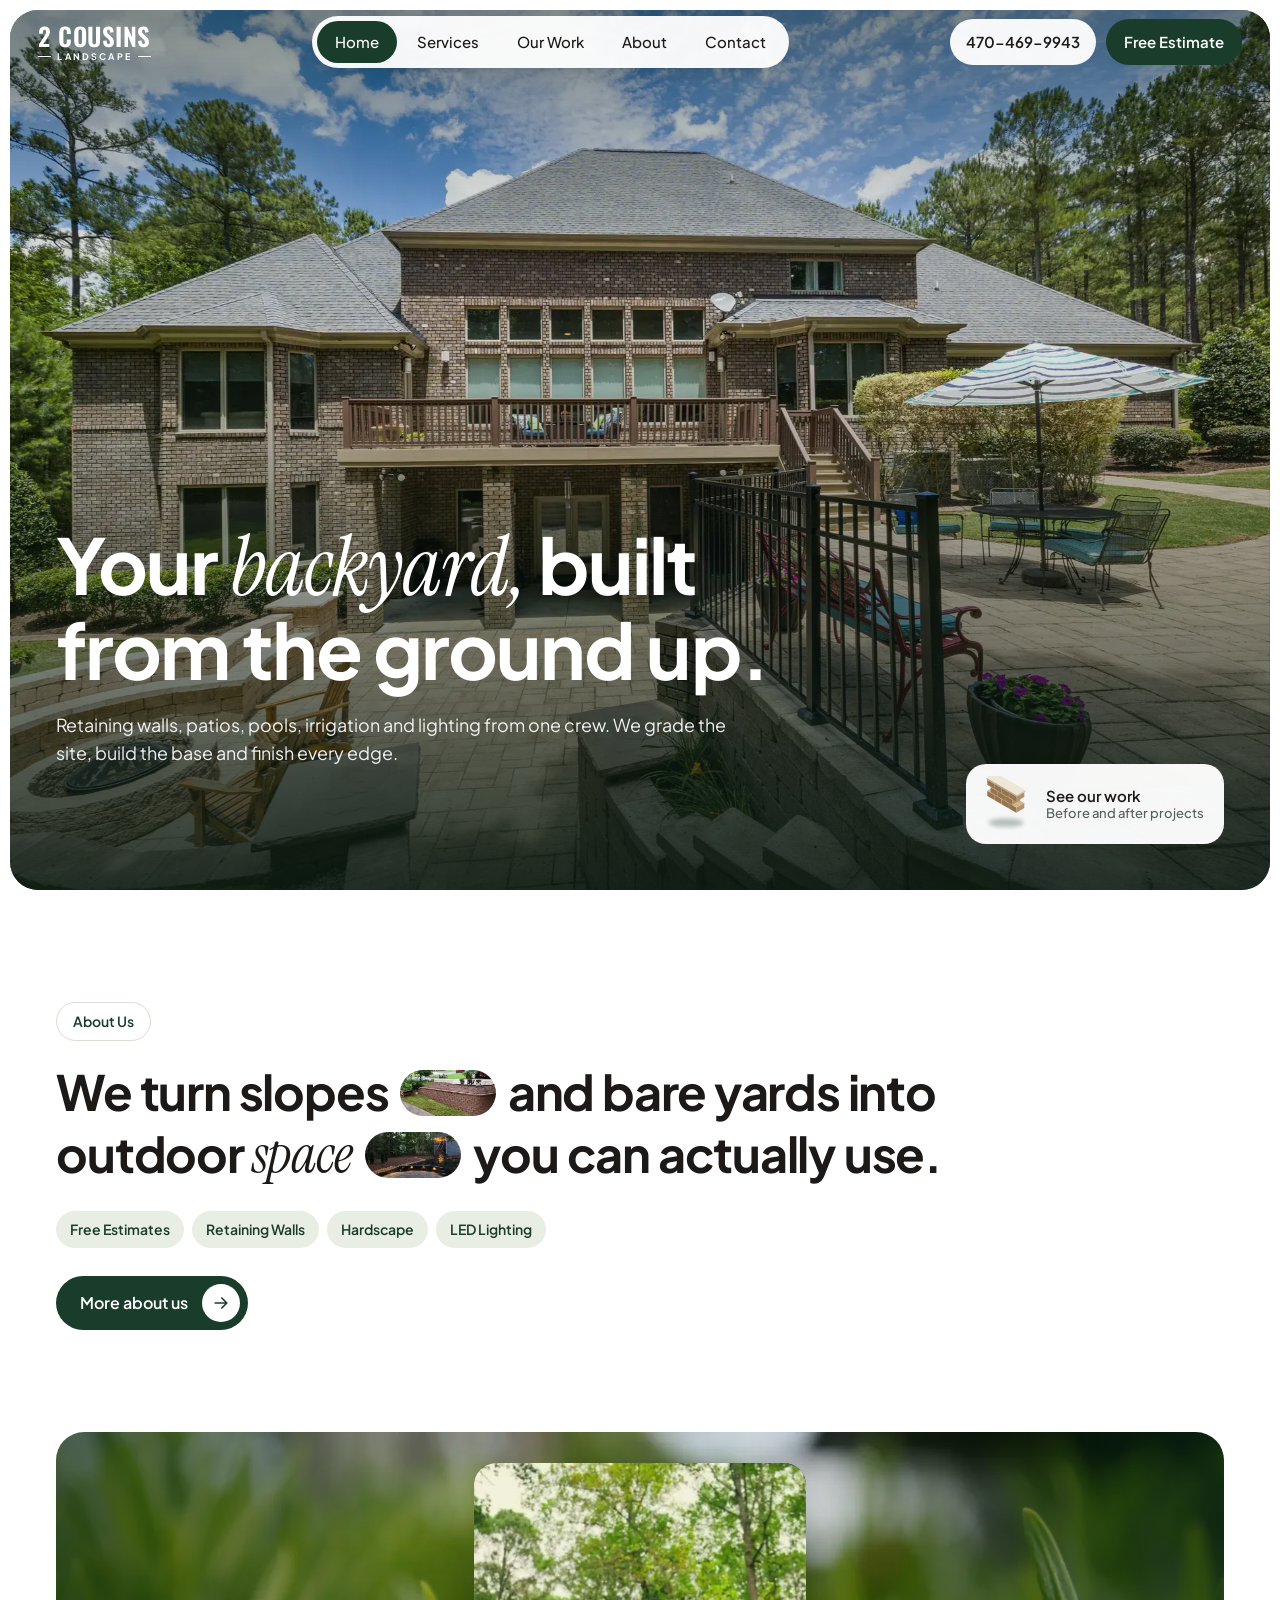
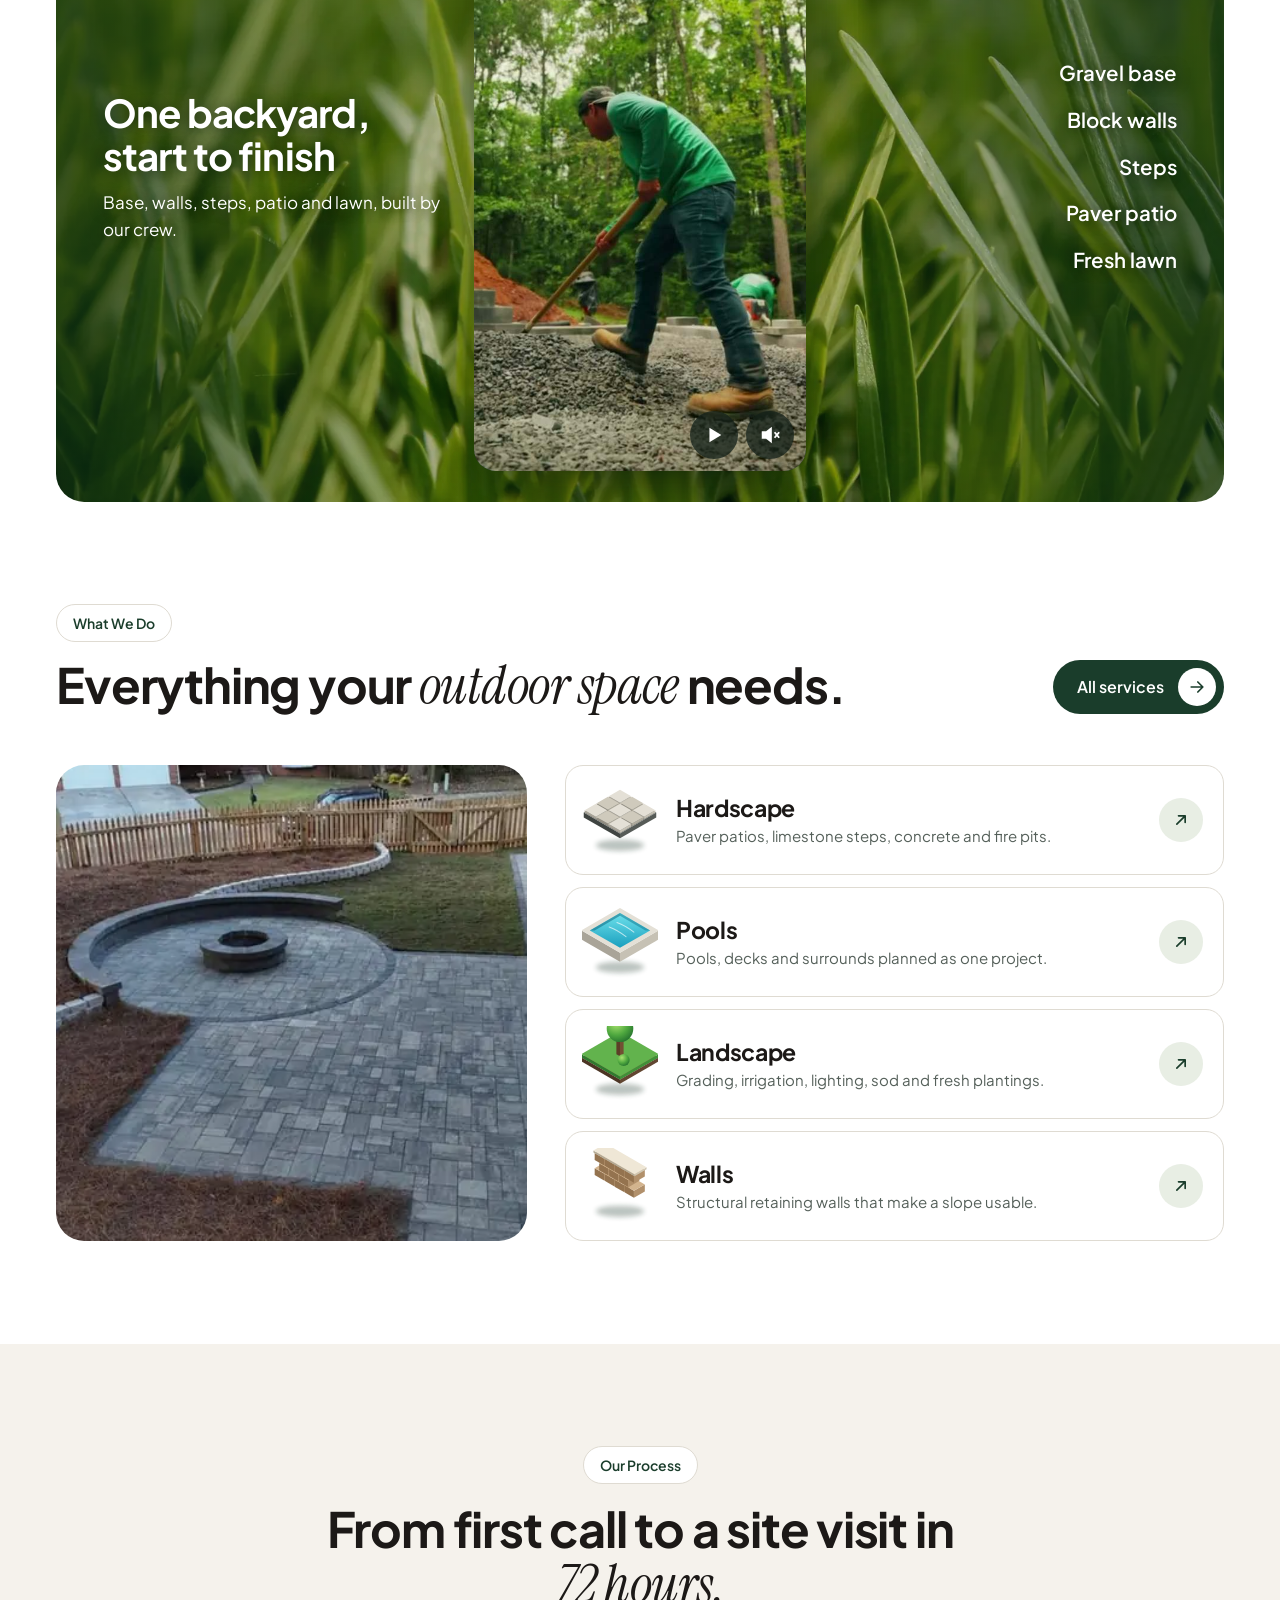
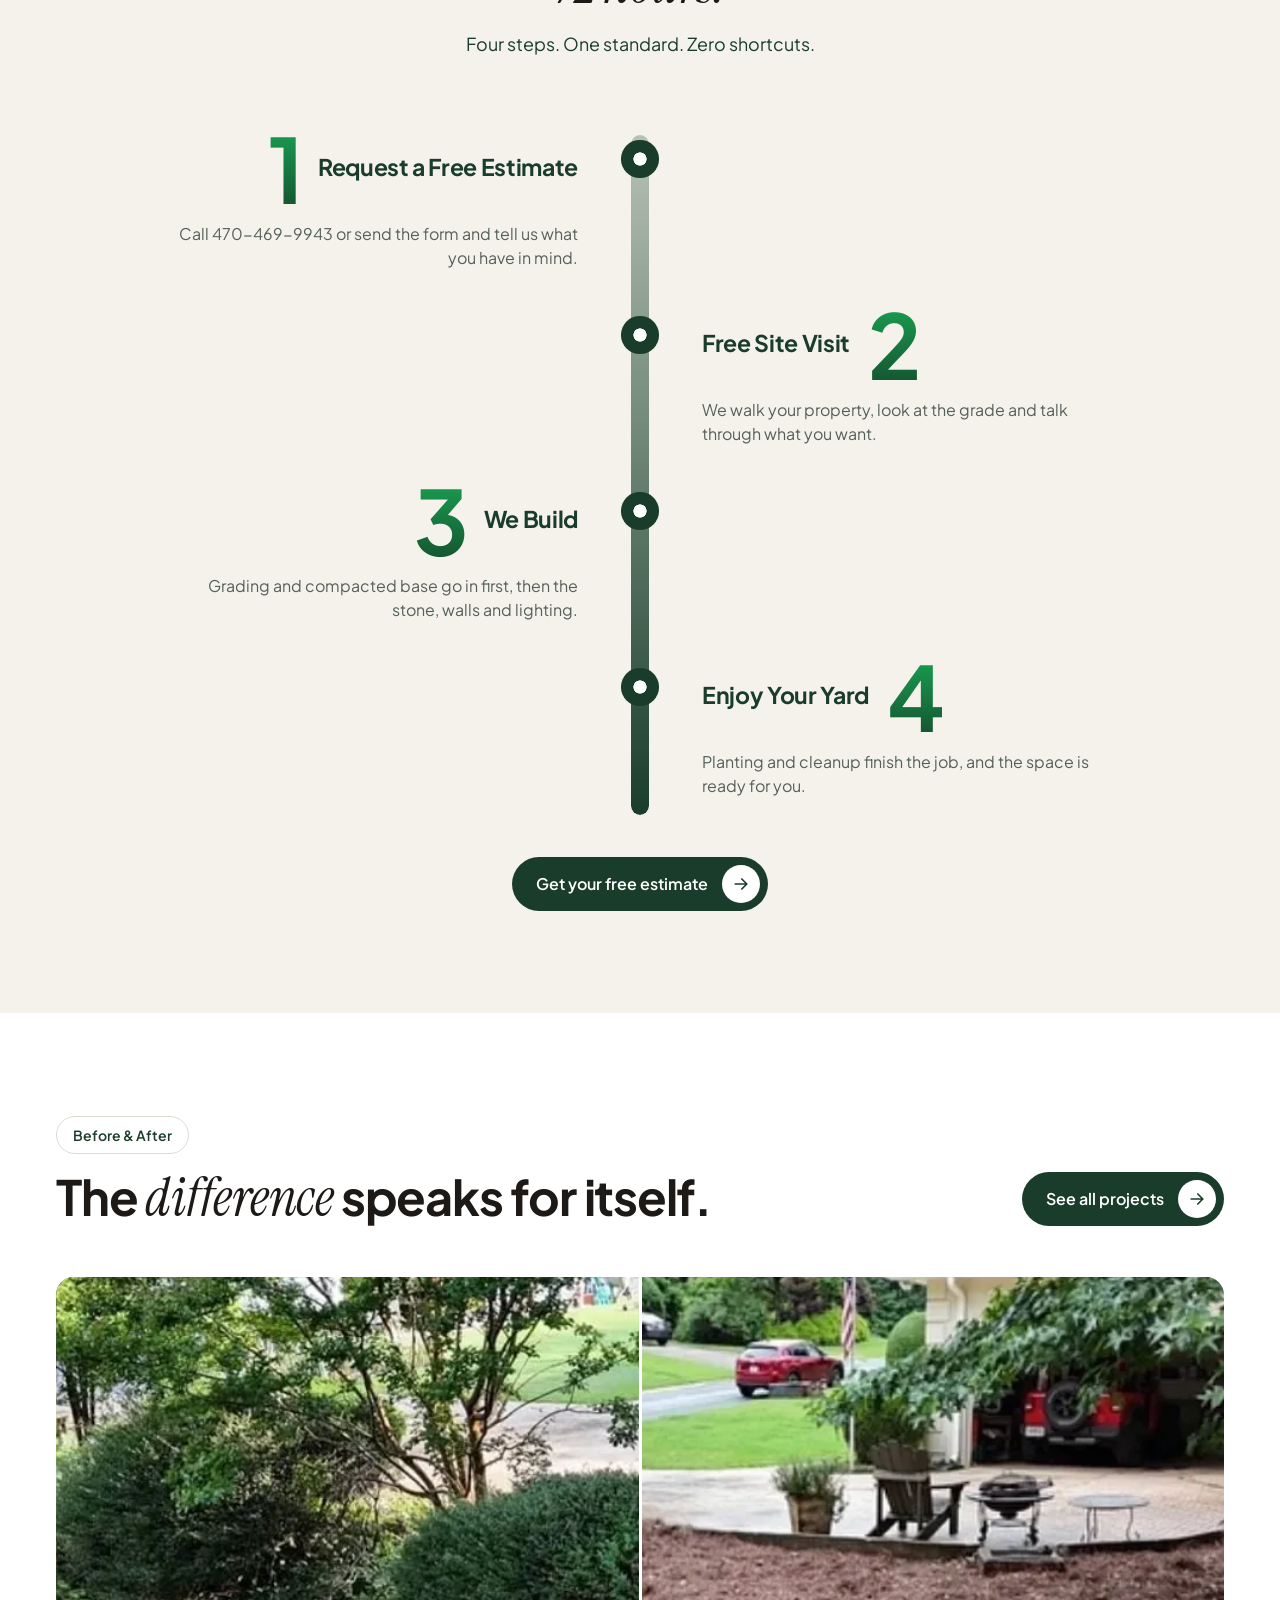
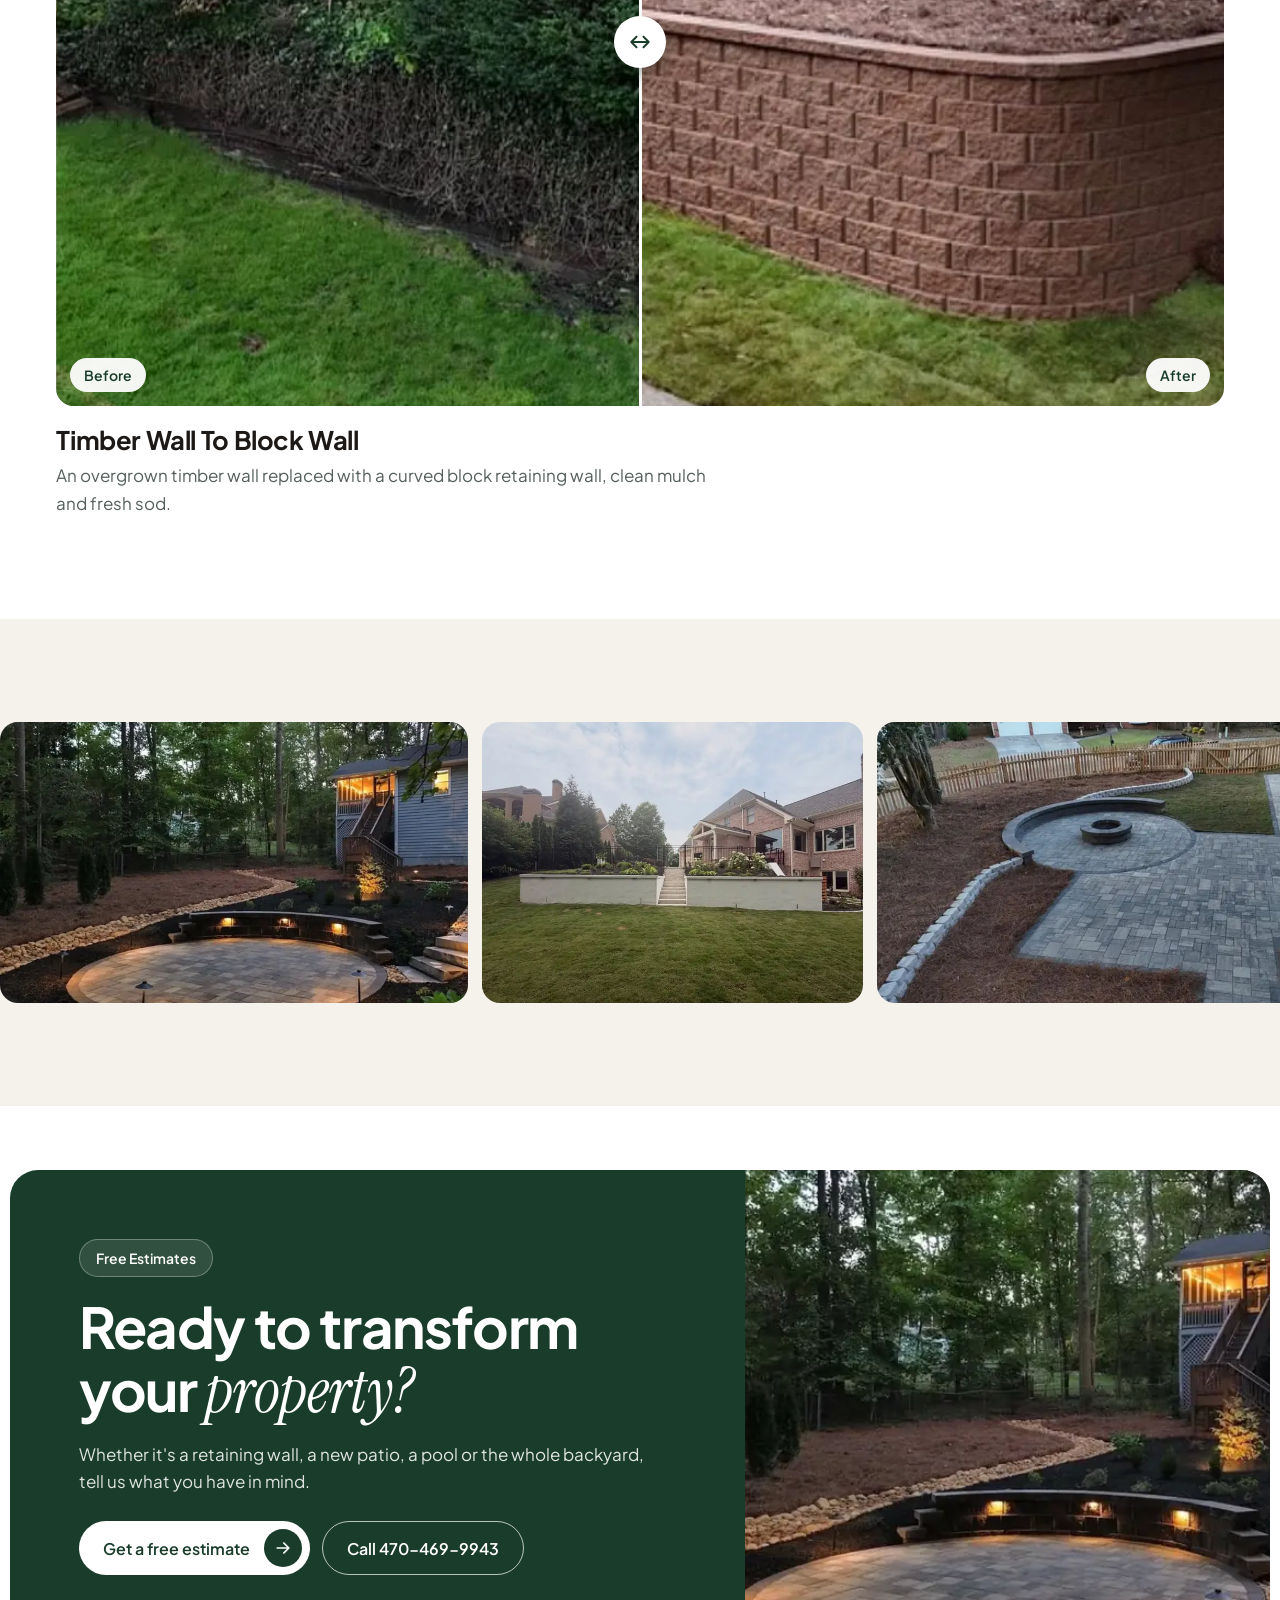
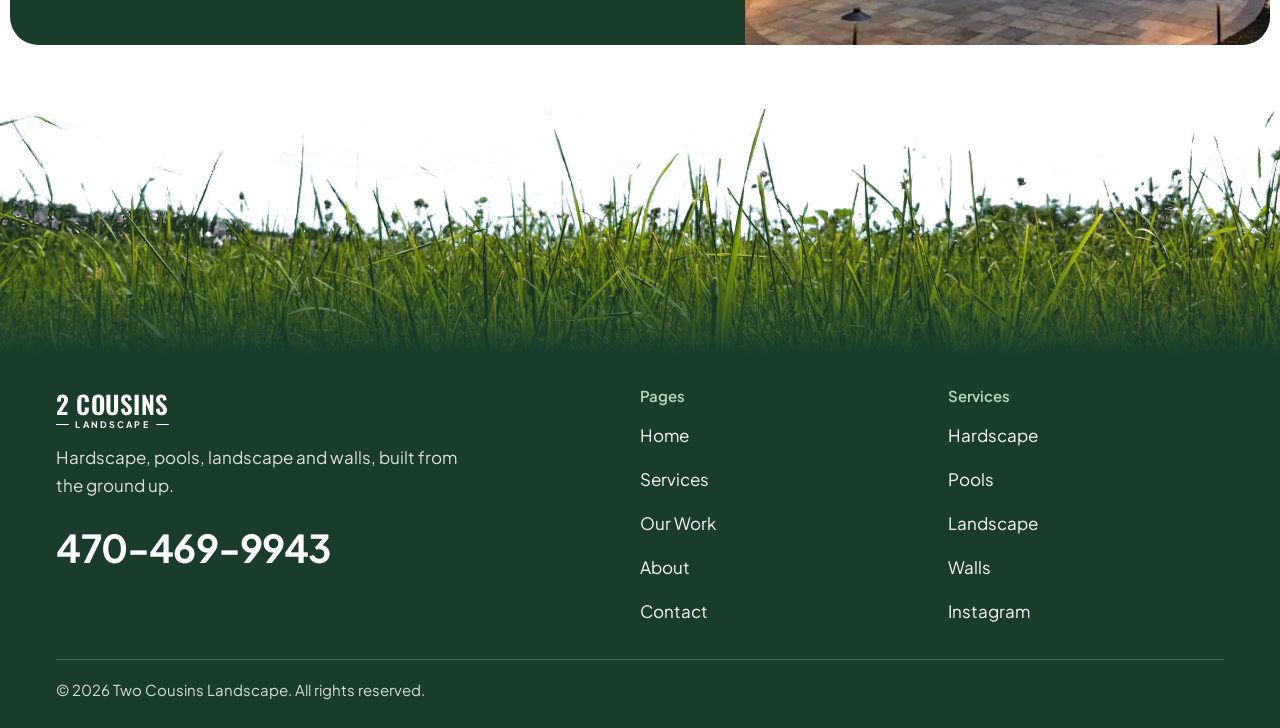
==== commit 84131076: "Redesign as multi-page, mobile-optimized site Co-Authored-By: Claude Opus 5.5 <noreply@anthropic.com" ====
--- a/index.html
+++ b/index.html
@@ -3,408 +3,231 @@
 <head>
 <meta charset="utf-8">
 <meta name="viewport" content="width=device-width, initial-scale=1">
-<title>TwoCousins Landscape | Hardscape, Pools, Landscape &amp; Walls</title>
-<meta name="description" content="TwoCousins Landscape builds patios, pools, retaining walls and complete landscapes, from grading and base work to the final planting.">
-<meta name="theme-color" content="#0f4a31">
-<meta property="og:title" content="TwoCousins Landscape">
-<meta property="og:description" content="Hardscape, pools, landscape and walls, built from the ground up.">
+<title>Two Cousins Landscape | Hardscape, Pools, Landscape &amp; Walls</title>
+<meta name="description" content="Two Cousins Landscape builds retaining walls, patios, pools and complete landscapes, with irrigation and LED lighting. Call 470-469-9943 for a free estimate.">
+<meta name="theme-color" content="#1a3d2b">
+<meta property="og:title" content="Two Cousins Landscape | Hardscape, Pools, Landscape &amp; Walls">
+<meta property="og:description" content="Two Cousins Landscape builds retaining walls, patios, pools and complete landscapes, with irrigation and LED lighting. Call 470-469-9943 for a free estimate.">
 <meta property="og:type" content="website">
 <meta property="og:image" content="assets/img/og.jpg">
-<link rel="icon" href="data:image/svg+xml,%3Csvg xmlns='http://www.w3.org/2000/svg' viewBox='0 0 32 32'%3E%3Crect width='32' height='32' rx='8' fill='%230f4a31'/%3E%3Ctext x='16' y='24' font-family='Arial' font-weight='700' font-size='21' text-anchor='middle' fill='%23bfd237'%3E2%3C/text%3E%3C/svg%3E">
+<link rel="icon" href="data:image/svg+xml,%3Csvg xmlns='http://www.w3.org/2000/svg' viewBox='0 0 32 32'%3E%3Crect width='32' height='32' rx='8' fill='%231a3d2b'/%3E%3Ctext x='16' y='24' font-family='Arial' font-weight='700' font-size='21' text-anchor='middle' fill='%23fff'%3E2%3C/text%3E%3C/svg%3E">
+<script type="application/ld+json">
+{"@context":"https://schema.org","@type":"HomeAndConstructionBusiness","name":"Two Cousins Landscape","telephone":"+1-470-469-9943","description":"Retaining walls, hardscape, pools, landscape, irrigation and LED landscape lighting.","sameAs":["https://www.instagram.com/twocousinslandscape/"]}
+</script>
 <link rel="preconnect" href="https://fonts.googleapis.com">
 <link rel="preconnect" href="https://fonts.gstatic.com" crossorigin>
-<link href="https://fonts.googleapis.com/css2?family=Caveat:wght@600&family=Instrument+Serif:ital@0;1&family=Montserrat:wght@400;500;600;700&family=Oswald:wght@600&display=swap" rel="stylesheet">
+<link href="https://fonts.googleapis.com/css2?family=Instrument+Serif:ital@1&family=Oswald:wght@600&family=Plus+Jakarta+Sans:wght@400;500;600;700&display=swap" rel="stylesheet" media="print" onload="this.media='all'">
+<noscript><link href="https://fonts.googleapis.com/css2?family=Instrument+Serif:ital@1&family=Oswald:wght@600&family=Plus+Jakarta+Sans:wght@400;500;600;700&display=swap" rel="stylesheet"></noscript>
+<link rel="preload" as="image" href="assets/img/hero-m.webp" media="(max-width: 860px)">
+<link rel="preload" as="image" href="assets/img/hero.webp" media="(min-width: 861px)">
 <link rel="stylesheet" href="styles.css">
 <script>document.documentElement.classList.add('js')</script>
 </head>
 <body>
 <a class="skip" href="#main">Skip to main content</a>
-
-<div class="topbar">
-  <p class="topbar-side">Hardscape <i></i> Pools <i></i> Landscape <i></i> Walls</p>
-  <p>Planning an outdoor project? <a href="#contact">Request an estimate</a></p>
-  <p class="topbar-side topbar-right">From grading to final planting</p>
-</div>
-
 <header class="nav" id="nav">
-  <a class="logo" href="#top" aria-label="TwoCousins Landscape, back to top">
-    <span class="logo-main">2 Cousins</span>
-    <span class="logo-sub">Landscape</span>
-  </a>
-  <nav class="nav-links" aria-label="Main">
-    <a href="#services">Services</a>
-    <a href="#build">The Build</a>
-    <a href="#why">Why Us</a>
-    <a href="#results">Before &amp; After</a>
-    <a href="#faq">FAQ</a>
-    <a href="#contact">Contact</a>
-  </nav>
-  <div class="nav-cta">
-    <a class="nav-phone" data-phone hidden></a>
-    <a class="btn btn-dark" href="#contact">Get an estimate</a>
-    <button class="burger" id="burger" type="button" aria-label="Open menu" aria-expanded="false" aria-controls="menu"><span></span><span></span></button>
+  <div class="nav-inner">
+    <a class="logo" href="index.html" aria-label="2 Cousins Landscape home">
+      <span class="logo-main">2 Cousins</span>
+      <span class="logo-sub">Landscape</span>
+    </a>
+    <nav class="nav-links" aria-label="Main">
+      <a href="index.html" aria-current="page">Home</a>
+      <a href="services.html">Services</a>
+      <a href="work.html">Our Work</a>
+      <a href="about.html">About</a>
+      <a href="contact.html">Contact</a>
+    </nav>
+    <div class="nav-cta">
+      <a class="nav-phone" href="tel:+14704699943">470-469-9943</a>
+      <a class="nav-est" href="contact.html">Free Estimate</a>
+      <button class="burger" id="burger" type="button" aria-label="Open menu" aria-expanded="false" aria-controls="menu"><span></span><span></span></button>
+    </div>
   </div>
 </header>
-
 <div class="menu" id="menu" hidden>
   <nav aria-label="Mobile">
-    <a href="#services" style="--i:0">Services</a>
-    <a href="#build" style="--i:1">The Build</a>
-    <a href="#why" style="--i:2">Why Us</a>
-    <a href="#results" style="--i:3">Before &amp; After</a>
-    <a href="#faq" style="--i:4">FAQ</a>
-    <a href="#contact" style="--i:5">Contact</a>
+    <a href="index.html" style="--i:0" aria-current="page">Home</a>
+    <a href="services.html" style="--i:1">Services</a>
+    <a href="work.html" style="--i:2">Our Work</a>
+    <a href="about.html" style="--i:3">About</a>
+    <a href="contact.html" style="--i:4">Contact</a>
+    <a class="menu-phone" href="tel:+14704699943" style="--i:5">470-469-9943</a>
   </nav>
 </div>
-
 <main id="main">
 <span id="top"></span>
-
-<!-- HERO -->
 <section class="hero">
-  <div class="hero-bg" aria-hidden="true"></div>
-  <div class="vid hero-media" data-vid="hero">
-    <video src="assets/two-cousins-build.mp4" poster="assets/img/poster.jpg" muted loop playsinline preload="metadata" aria-label="TwoCousins Landscape crew building a backyard, from gravel base to the finished yard"></video>
-    <div class="vid-controls">
-      <button type="button" class="vid-btn" data-play aria-label="Pause video"></button>
-      <button type="button" class="vid-btn" data-sound aria-label="Turn sound on"></button>
-    </div>
-  </div>
+  <div class="hero-img" aria-hidden="true"></div>
   <div class="hero-inner">
     <div class="hero-copy">
-      <p class="script hero-kicker">hardscape, pools, landscape &amp; walls</p>
-      <h1>Your Backyard, Built From the Ground Up</h1>
-      <p class="hero-sub">Patios, pools, retaining walls and planting from one crew. We grade the site, build the base and finish every edge.</p>
-      <ul class="hero-links">
-        <li><a href="#hardscape">Hardscape <span class="arrow"></span></a></li>
-        <li><a href="#pools">Pools <span class="arrow"></span></a></li>
-        <li><a href="#landscape">Landscape <span class="arrow"></span></a></li>
-        <li><a href="#walls">Walls <span class="arrow"></span></a></li>
-      </ul>
-    </div>
-    <form class="quote" id="quickQuote">
-      <p class="quote-title">What are you planning?</p>
-      <div class="field">
-        <label for="q-service">Project</label>
-        <select id="q-service">
-          <option>Hardscape</option>
-          <option>Pool</option>
-          <option>Landscape</option>
-          <option>Retaining wall</option>
-          <option>Full backyard</option>
-        </select>
-      </div>
-      <div class="field">
-        <label for="q-zip">Zip code</label>
-        <input id="q-zip" inputmode="numeric" autocomplete="postal-code" maxlength="5" placeholder="Enter zip code">
-      </div>
-      <button class="btn btn-lime btn-block" type="submit">Get an estimate</button>
-    </form>
-  </div>
-  <svg class="wave" viewBox="0 0 1440 150" preserveAspectRatio="none" aria-hidden="true">
-    <path fill="#e4ec9e" d="M0 96C210 150 395 150 610 104 860 50 1110 -6 1440 34V150H0Z"/>
-    <path fill="#fff" d="M0 122C220 160 420 150 630 118 880 80 1130 34 1440 62V150H0Z"/>
-  </svg>
-</section>
-
-<!-- SERVICES -->
-<section class="section" id="services">
-  <div class="wrap">
-    <header class="head head-center reveal">
-      <h2>Stone, Water, Walls &amp; Green</h2>
-      <p>Any type of hardscape, and everything that goes around it.</p>
+      <h1 class="words"><span class="w" style="--i:0">Your</span> <span class="w" style="--i:1"><em>backyard,</em></span> <span class="w" style="--i:2">built</span> <span class="w" style="--i:3">from</span> <span class="w" style="--i:4">the</span> <span class="w" style="--i:5">ground</span> <span class="w" style="--i:6">up.</span></h1>
+      <p class="reveal">Retaining walls, patios, pools, irrigation and lighting from one crew. We grade the site, build the base and finish every edge.</p>
+      <div class="hero-actions reveal">
+        <a class="btn btn-light" href="contact.html">Get a free estimate</a>
+        <a class="btn btn-ghost" href="tel:+14704699943">Call 470-469-9943</a>
+      </div>
+    </div>
+    <a class="hero-card reveal" href="work.html"><img class="ico" src="assets/icons/walls.svg" width="120" height="120" alt="" loading="lazy"><span>See our work<small>Before and after projects</small></span></a>
+  </div>
+</section>
+
+<section class="section statement">
+  <div class="wrap">
+    <span class="tag reveal">About Us</span>
+    <h2 class="reveal" style="margin-top:20px">We turn slopes <span class="pic" style="background-image:url('assets/img/block-wall-after-360.webp')"></span> and bare yards into outdoor <em>space</em> <span class="pic" style="background-image:url('assets/img/lit-circle-360.webp')"></span> you can actually use.</h2>
+    <div class="chips reveal"><span>Free Estimates</span><span>Retaining Walls</span><span>Hardscape</span><span>LED Lighting</span></div>
+    <a class="btn reveal" href="about.html">More about us</a>
+  </div>
+</section>
+
+<section class="wrap" id="video" aria-label="Project video">
+  <figure class="film reveal">
+    <figcaption class="film-text">
+      <h2>One backyard, start to finish</h2>
+      <p>Base, walls, steps, patio and lawn, built by our crew.</p>
+    </figcaption>
+    <div class="film-stage" id="film">
+      <video data-src="assets/two-cousins-build.mp4" poster="assets/img/poster.jpg" autoplay muted loop playsinline webkit-playsinline disablepictureinpicture preload="none" width="464" height="848" aria-label="Two Cousins Landscape crew building a backyard, from gravel base to the finished yard"></video>
+      <div class="film-controls">
+        <button type="button" class="film-btn" data-play aria-label="Pause video"></button>
+        <button type="button" class="film-btn" data-sound aria-label="Turn sound on"></button>
+      </div>
+    </div>
+    <ul class="film-list" aria-label="What the video shows">
+      <li>Gravel base</li><li>Block walls</li><li>Steps</li><li>Paver patio</li><li>Fresh lawn</li>
+    </ul>
+  </figure>
+</section>
+
+<section class="section">
+  <div class="wrap">
+    <div class="head-row reveal">
+      <div>
+        <span class="tag">What We Do</span>
+        <h2>Everything your <em>outdoor space</em> needs.</h2>
+      </div>
+      <a class="btn" href="services.html">All services</a>
+    </div>
+    <div class="svc-split">
+      <figure class="svc-photo reveal"><img src="assets/img/fire-pit-patio.webp" srcset="assets/img/fire-pit-patio-360.webp 360w, assets/img/fire-pit-patio-720.webp 720w, assets/img/fire-pit-patio.webp 1260w" sizes="(max-width: 860px) 92vw, 50vw" width="1260" height="690" loading="lazy" decoding="async" alt="Grey paver patio with a round fire pit and curved seat wall"></figure>
+      <div class="svc-rows reveal">
+        <a class="svc-row" href="services.html#hardscape"><img class="ico" src="assets/icons/hardscape.svg" width="120" height="120" alt="" loading="lazy"><span><h3>Hardscape</h3><p>Paver patios, limestone steps, concrete and fire pits.</p></span><span class="go"></span></a>
+        <a class="svc-row" href="services.html#pools"><img class="ico" src="assets/icons/pools.svg" width="120" height="120" alt="" loading="lazy"><span><h3>Pools</h3><p>Pools, decks and surrounds planned as one project.</p></span><span class="go"></span></a>
+        <a class="svc-row" href="services.html#landscape"><img class="ico" src="assets/icons/landscape.svg" width="120" height="120" alt="" loading="lazy"><span><h3>Landscape</h3><p>Grading, irrigation, lighting, sod and fresh plantings.</p></span><span class="go"></span></a>
+        <a class="svc-row" href="services.html#walls"><img class="ico" src="assets/icons/walls.svg" width="120" height="120" alt="" loading="lazy"><span><h3>Walls</h3><p>Structural retaining walls that make a slope usable.</p></span><span class="go"></span></a>
+      </div>
+    </div>
+  </div>
+</section>
+
+<section class="proc" id="process">
+  <div class="wrap">
+    <header class="proc-head">
+      <span class="tag reveal">Our Process</span>
+      <h2 class="words"><span class="w" style="--i:0">From</span> <span class="w" style="--i:1">first</span> <span class="w" style="--i:2">call</span> <span class="w" style="--i:3">to</span> <span class="w" style="--i:4">a</span> <span class="w" style="--i:5">site</span> <span class="w" style="--i:6">visit</span> <span class="w" style="--i:7">in</span> <span class="w" style="--i:8"><em>72</em></span> <span class="w" style="--i:9"><em>hours.</em></span></h2>
+      <p class="reveal">Four steps. One standard. Zero shortcuts.</p>
     </header>
-
-    <div class="svc-grid">
-      <article class="svc reveal" id="hardscape">
-        <div class="svc-media">
-          <img src="assets/img/hardscape.jpg" width="928" height="1280" loading="lazy" alt="Grey paver patio with a dark block border behind a house">
-          <span class="svc-num">01</span>
+    <div class="steps">
+      <div class="steps-line" aria-hidden="true"><i></i></div>
+      <ol>
+        <li class="step"><div class="step-top"><h3>Request a Free Estimate</h3><span class="step-num" aria-hidden="true">1</span></div><p>Call 470-469-9943 or send the form and tell us what you have in mind.</p></li>
+        <li class="step"><div class="step-top"><h3>Free Site Visit</h3><span class="step-num" aria-hidden="true">2</span></div><p>We walk your property, look at the grade and talk through what you want.</p></li>
+        <li class="step"><div class="step-top"><h3>We Build</h3><span class="step-num" aria-hidden="true">3</span></div><p>Grading and compacted base go in first, then the stone, walls and lighting.</p></li>
+        <li class="step"><div class="step-top"><h3>Enjoy Your Yard</h3><span class="step-num" aria-hidden="true">4</span></div><p>Planting and cleanup finish the job, and the space is ready for you.</p></li>
+      </ol>
+    </div>
+    <div class="proc-cta reveal"><a class="btn" href="contact.html">Get your free estimate</a></div>
+  </div>
+</section>
+
+<section class="section">
+  <div class="wrap">
+    <div class="head-row reveal">
+      <div>
+        <span class="tag">Before &amp; After</span>
+        <h2>The <em>difference</em> speaks for itself.</h2>
+      </div>
+      <a class="btn" href="work.html">See all projects</a>
+    </div>
+    <article class="project reveal">
+      <div class="compare ">
+        <img src="assets/img/block-wall-after.webp" srcset="assets/img/block-wall-after-360.webp 360w, assets/img/block-wall-after-720.webp 720w, assets/img/block-wall-after.webp 1009w" sizes="(max-width: 860px) 92vw, 1200px" width="1009" height="724" loading="lazy" decoding="async" alt="After: new curved block retaining wall with clean mulch and fresh sod">
+        <div class="compare-before"><img src="assets/img/block-wall-before.webp" srcset="assets/img/block-wall-before-360.webp 360w, assets/img/block-wall-before-720.webp 720w, assets/img/block-wall-before.webp 980w" sizes="(max-width: 860px) 92vw, 1200px" width="980" height="722" loading="lazy" decoding="async" alt="Before: overgrown bank held by an old timber wall"></div>
+        <span class="compare-tag compare-tag-l">Before</span>
+        <span class="compare-tag compare-tag-r">After</span>
+        <span class="compare-handle" aria-hidden="true"></span>
+        <input type="range" min="0" max="100" value="50" aria-label="Compare before and after: overgrown timber wall to new block wall">
+      </div>
+      <div class="project-info">
+        <div><h3>Timber Wall To Block Wall</h3><p>An overgrown timber wall replaced with a curved block retaining wall, clean mulch and fresh sod.</p></div>
+      </div>
+    </article>
+  </div>
+</section>
+
+<section class="ribbon cream" aria-label="Project photos">
+  <div class="ribbon-track">
+    <div class="ribbon-set"><img src="assets/img/lit-circle.webp" srcset="assets/img/lit-circle-360.webp 360w, assets/img/lit-circle-720.webp 720w, assets/img/lit-circle.webp 1254w" sizes="(max-width: 860px) 70vw, 34vw" width="1254" height="754" loading="lazy" decoding="async" alt="Circular paver patio with a lit seat wall at dusk"><img src="assets/img/project-limestone.webp" srcset="assets/img/project-limestone-360.webp 360w, assets/img/project-limestone-720.webp 720w, assets/img/project-limestone.webp 1274w" sizes="(max-width: 860px) 70vw, 34vw" width="1274" height="942" loading="lazy" decoding="async" alt="White retaining walls with limestone steps"><img src="assets/img/fire-pit-patio.webp" srcset="assets/img/fire-pit-patio-360.webp 360w, assets/img/fire-pit-patio-720.webp 720w, assets/img/fire-pit-patio.webp 1260w" sizes="(max-width: 860px) 70vw, 34vw" width="1260" height="690" loading="lazy" decoding="async" alt="Grey paver patio with a round fire pit and curved seat wall"><img src="assets/img/bank-after.webp" srcset="assets/img/bank-after-360.webp 360w, assets/img/bank-after-720.webp 720w, assets/img/bank-after.webp 1106w" sizes="(max-width: 860px) 70vw, 34vw" width="1106" height="1404" loading="lazy" decoding="async" alt="Curved block wall lit at night under white hydrangeas"><img src="assets/img/block-wall-after.webp" srcset="assets/img/block-wall-after-360.webp 360w, assets/img/block-wall-after-720.webp 720w, assets/img/block-wall-after.webp 1009w" sizes="(max-width: 860px) 70vw, 34vw" width="1009" height="724" loading="lazy" decoding="async" alt="Curved block retaining wall with fresh sod"><img src="assets/img/walls.webp" srcset="assets/img/walls-360.webp 360w, assets/img/walls-720.webp 720w, assets/img/walls.webp 928w" sizes="(max-width: 860px) 70vw, 34vw" width="928" height="1280" loading="lazy" decoding="async" alt="Block retaining wall in low sun"><img src="assets/img/hardscape.webp" srcset="assets/img/hardscape-360.webp 360w, assets/img/hardscape-720.webp 720w, assets/img/hardscape.webp 928w" sizes="(max-width: 860px) 70vw, 34vw" width="928" height="1280" loading="lazy" decoding="async" alt="Paver patio with a dark border"></div>
+    <div class="ribbon-set" aria-hidden="true"><img src="assets/img/lit-circle.webp" srcset="assets/img/lit-circle-360.webp 360w, assets/img/lit-circle-720.webp 720w, assets/img/lit-circle.webp 1254w" sizes="(max-width: 860px) 70vw, 34vw" width="1254" height="754" loading="lazy" decoding="async" alt=""><img src="assets/img/project-limestone.webp" srcset="assets/img/project-limestone-360.webp 360w, assets/img/project-limestone-720.webp 720w, assets/img/project-limestone.webp 1274w" sizes="(max-width: 860px) 70vw, 34vw" width="1274" height="942" loading="lazy" decoding="async" alt=""><img src="assets/img/fire-pit-patio.webp" srcset="assets/img/fire-pit-patio-360.webp 360w, assets/img/fire-pit-patio-720.webp 720w, assets/img/fire-pit-patio.webp 1260w" sizes="(max-width: 860px) 70vw, 34vw" width="1260" height="690" loading="lazy" decoding="async" alt=""><img src="assets/img/bank-after.webp" srcset="assets/img/bank-after-360.webp 360w, assets/img/bank-after-720.webp 720w, assets/img/bank-after.webp 1106w" sizes="(max-width: 860px) 70vw, 34vw" width="1106" height="1404" loading="lazy" decoding="async" alt=""><img src="assets/img/block-wall-after.webp" srcset="assets/img/block-wall-after-360.webp 360w, assets/img/block-wall-after-720.webp 720w, assets/img/block-wall-after.webp 1009w" sizes="(max-width: 860px) 70vw, 34vw" width="1009" height="724" loading="lazy" decoding="async" alt=""><img src="assets/img/walls.webp" srcset="assets/img/walls-360.webp 360w, assets/img/walls-720.webp 720w, assets/img/walls.webp 928w" sizes="(max-width: 860px) 70vw, 34vw" width="928" height="1280" loading="lazy" decoding="async" alt=""><img src="assets/img/hardscape.webp" srcset="assets/img/hardscape-360.webp 360w, assets/img/hardscape-720.webp 720w, assets/img/hardscape.webp 928w" sizes="(max-width: 860px) 70vw, 34vw" width="928" height="1280" loading="lazy" decoding="async" alt=""></div>
+  </div>
+</section>
+
+<div style="height:clamp(40px,5vw,72px)"></div>
+<section class="cta reveal" aria-label="Get a free estimate">
+  <div class="cta-grid">
+    <div class="cta-copy">
+      <span class="tag tag-dark">Free Estimates</span>
+      <h2>Ready to transform your <em>property?</em></h2>
+      <p>Whether it's a retaining wall, a new patio, a pool or the whole backyard, tell us what you have in mind.</p>
+      <div class="cta-actions">
+        <a class="btn btn-light" href="contact.html">Get a free estimate</a>
+        <a class="btn btn-ghost" href="tel:+14704699943">Call 470-469-9943</a>
+      </div>
+    </div>
+    <img src="assets/img/lit-circle.webp" srcset="assets/img/lit-circle-360.webp 360w, assets/img/lit-circle-720.webp 720w, assets/img/lit-circle.webp 1254w" sizes="(max-width: 860px) 92vw, 50vw" width="1254" height="754" loading="lazy" decoding="async" alt="Circular paver patio with a lit seat wall at dusk">
+  </div>
+</section>
+</main>
+<footer class="footer">
+  <div class="grass" aria-hidden="true"></div>
+  <div class="footer-body">
+    <div class="wrap">
+      <div class="footer-grid">
+        <div>
+          <a class="logo" href="index.html" aria-label="2 Cousins Landscape home">
+            <span class="logo-main">2 Cousins</span>
+            <span class="logo-sub">Landscape</span>
+          </a>
+          <p class="footer-tag">Hardscape, pools, landscape and walls, built from the ground up.</p>
+          <a class="footer-phone" href="tel:+14704699943">470-469-9943</a>
         </div>
-        <div class="svc-body">
-          <h3>Hardscape</h3>
-          <p>Patios, paths and steps laid over a compacted base, so they stay level for years.</p>
-          <ul class="ticks">
-            <li>Paver patios</li>
-            <li>Walkways &amp; driveways</li>
-            <li>Steps &amp; landings</li>
-            <li>Natural stone</li>
-            <li>Fire pits</li>
-            <li>Outdoor kitchens</li>
-          </ul>
-          <a class="svc-go" href="#contact" data-service="Hardscape" aria-label="Get an estimate for hardscape"><span>Get an estimate</span><span class="arrow"></span></a>
-        </div>
-      </article>
-
-      <article class="svc svc-low reveal" id="pools">
-        <div class="svc-media pool" role="img" aria-label="Illustration of pool water beside a stone deck">
-          <div class="pool-water">
-            <svg class="caustics" aria-hidden="true"><defs><filter id="caustic" x="0" y="0" width="100%" height="100%"><feTurbulence type="fractalNoise" baseFrequency=".014 .022" numOctaves="2" seed="11"/><feColorMatrix values="0 0 0 0 1 0 0 0 0 1 0 0 0 0 1 1 0 0 0 0"/><feComponentTransfer><feFuncA type="table" tableValues="0 0 0 0 .75 0 0 0 0"/></feComponentTransfer></filter></defs><rect width="100%" height="100%" filter="url(#caustic)"/></svg>
-          </div>
-          <span class="svc-num">02</span>
-        </div>
-        <div class="svc-body">
-          <h3>Pools</h3>
-          <p>A pool, its deck and the walls around it planned as one project, so every level meets cleanly.</p>
-          <ul class="ticks">
-            <li>Pool construction</li>
-            <li>Pool decks</li>
-            <li>Coping &amp; tile</li>
-            <li>Pool surrounds</li>
-            <li>Water features</li>
-            <li>Poolside planting</li>
-          </ul>
-          <a class="svc-go" href="#contact" data-service="Pool" aria-label="Get an estimate for a pool"><span>Get an estimate</span><span class="arrow"></span></a>
-        </div>
-      </article>
-
-      <article class="svc reveal" id="landscape">
-        <div class="svc-media">
-          <img src="assets/img/landscape.jpg" width="928" height="1280" loading="lazy" alt="Dark mulch bed with red flowers, fallen leaves and fresh lawn below a block wall">
-          <span class="svc-num">03</span>
-        </div>
-        <div class="svc-body">
-          <h3>Landscape</h3>
-          <p>Graded ground, new lawn and clean beds that tie the stonework into the rest of the yard.</p>
-          <ul class="ticks">
-            <li>Grading &amp; drainage</li>
-            <li>Sod &amp; new lawns</li>
-            <li>Mulch beds</li>
-            <li>Trees &amp; shrubs</li>
-            <li>Planting plans</li>
-            <li>Site clearing</li>
-          </ul>
-          <a class="svc-go" href="#contact" data-service="Landscape" aria-label="Get an estimate for landscape work"><span>Get an estimate</span><span class="arrow"></span></a>
-        </div>
-      </article>
-
-      <article class="svc svc-low reveal" id="walls">
-        <div class="svc-media">
-          <img src="assets/img/walls.jpg" width="928" height="1280" loading="lazy" alt="Long block retaining wall catching low sun above a new lawn">
-          <span class="svc-num">04</span>
-        </div>
-        <div class="svc-body">
-          <h3>Walls</h3>
-          <p>Retaining walls that hold a slope and turn it into usable, level ground.</p>
-          <ul class="ticks">
-            <li>Retaining walls</li>
-            <li>Block &amp; stone walls</li>
-            <li>Terraced slopes</li>
-            <li>Seat walls</li>
-            <li>Garden walls</li>
-            <li>Wall drainage</li>
-          </ul>
-          <a class="svc-go" href="#contact" data-service="Retaining wall" aria-label="Get an estimate for a wall"><span>Get an estimate</span><span class="arrow"></span></a>
-        </div>
-      </article>
-    </div>
-  </div>
-</section>
-
-<!-- THE BUILD: VIDEO WITH CHAPTERS -->
-<section class="film" id="build">
-  <div class="wrap film-grid">
-    <div class="film-side">
-      <header class="head reveal">
-        <p class="script">watch it come together</p>
-        <h2>One Backyard, Twenty Seconds</h2>
-        <p>This is one of our projects, start to finish. Pick a stage to jump to it.</p>
-      </header>
-      <ol class="chapters" id="chapters">
-        <li><button type="button" data-t="0" data-end="5"><b>Base</b><span>The crew rakes and levels the gravel</span><i></i></button></li>
-        <li><button type="button" data-t="5" data-end="8.07"><b>Site</b><span>The whole slope from above</span><i></i></button></li>
-        <li><button type="button" data-t="8.07" data-end="10.87"><b>Beds</b><span>Mulch, planting and fresh lawn</span><i></i></button></li>
-        <li><button type="button" data-t="10.87" data-end="13.6"><b>Steps</b><span>Block steps and timber stairs</span><i></i></button></li>
-        <li><button type="button" data-t="13.6" data-end="16.37"><b>Patio</b><span>Pavers finished with a dark border</span><i></i></button></li>
-        <li><button type="button" data-t="16.37" data-end="17.73"><b>Walls</b><span>Block walls holding the hillside</span><i></i></button></li>
-        <li><button type="button" data-t="17.73" data-end="19.8"><b>Done</b><span>The finished yard from the air</span><i></i></button></li>
-      </ol>
-    </div>
-    <div class="vid film-media reveal" data-vid="film">
-      <video src="assets/two-cousins-build.mp4" poster="assets/img/poster.jpg" muted loop playsinline preload="none" aria-label="Full project video with chapters: base, site, beds, steps, patio, walls and the finished yard"></video>
-      <div class="vid-controls">
-        <button type="button" class="vid-btn" data-play aria-label="Play video"></button>
-        <button type="button" class="vid-btn" data-sound aria-label="Turn sound on"></button>
-      </div>
-    </div>
-  </div>
-</section>
-
-<!-- WHY -->
-<section class="section" id="why">
-  <div class="wrap why-grid">
-    <div>
-      <h2 class="reveal">The part you never see holds up everything you do.</h2>
-      <a class="band reveal" href="#contact" data-phone-band>
-        <img src="assets/img/crew-wide.jpg" width="928" height="800" loading="lazy" alt="Crew in green shirts raking a gravel base beside a new block wall">
-        <span class="band-text" data-phone-text>Talk to our crew</span>
-      </a>
-    </div>
-    <div class="why-side">
-      <p class="lead reveal">A patio is only as good as what sits under it. We start with the grade and the base, because that work decides how the finished surface holds up.</p>
-      <div class="feature reveal">
-        <span class="feature-ico" aria-hidden="true"><svg viewBox="0 0 24 24"><path d="M3 18h18M5 14h14M7 10h10M9 6h6"/></svg></span>
-        <div>
-          <h3>Base work first</h3>
-          <p>Grading and compacted stone go in before a single paver or wall block.</p>
-        </div>
-      </div>
-      <div class="feature reveal">
-        <span class="feature-ico" aria-hidden="true"><svg viewBox="0 0 24 24"><path d="M5 19c0-8 5-13 14-14 0 9-5 14-13 14"/><path d="M5 19l7-7"/></svg></span>
-        <div>
-          <h3>One project, one crew</h3>
-          <p>Stone, water, walls and planting are planned together, so you aren't left coordinating separate trades.</p>
-        </div>
-      </div>
-    </div>
-  </div>
-  <div class="wrap">
-    <ol class="words">
-      <li class="reveal"><b>Grade</b><span>Shape the ground</span></li>
-      <li class="reveal"><b>Base</b><span>Compact the stone</span></li>
-      <li class="reveal"><b>Build</b><span>Lay pavers and walls</span></li>
-      <li class="reveal"><b>Finish</b><span>Plant and clean up</span></li>
-    </ol>
-  </div>
-</section>
-
-<!-- BEFORE / AFTER -->
-<section class="section section-tint" id="results">
-  <div class="wrap results-grid">
-    <div class="results-copy">
-      <h2 class="reveal">From Red Clay to a Finished Yard</h2>
-      <p class="lead reveal">A bare, cut-back hillside became a level lawn with walls, a patio and new steps. Drag the slider to compare.</p>
-      <dl class="pills reveal">
-        <div><dt>Project type</dt><dd>Full backyard</dd></div>
-        <div><dt>Trades</dt><dd>Hardscape, walls, landscape</dd></div>
-      </dl>
-      <ul class="ticks ticks-wide reveal">
-        <li>Hillside regraded</li>
-        <li>Block retaining walls</li>
-        <li>Paver patio</li>
-        <li>Block steps &amp; timber stairs</li>
-        <li>Mulch border</li>
-        <li>New lawn</li>
-      </ul>
-      <a class="btn btn-lime reveal" href="#contact" data-service="Full backyard">Plan a project like this</a>
-    </div>
-    <div class="compare reveal" id="compare">
-      <img class="compare-after" src="assets/img/after.jpg" width="928" height="1560" loading="lazy" alt="After: aerial view of the finished yard with lawn, mulch border and patio">
-      <div class="compare-before"><img src="assets/img/before.jpg" width="928" height="1560" loading="lazy" alt="Before: aerial view of the bare red clay hillside behind the house"></div>
-      <span class="compare-tag compare-tag-l script">Before</span>
-      <span class="compare-tag compare-tag-r script">After</span>
-      <span class="compare-handle" aria-hidden="true"></span>
-      <input type="range" min="0" max="100" value="50" aria-label="Compare before and after">
-    </div>
-  </div>
-</section>
-
-<div class="grass" aria-hidden="true"></div>
-
-<!-- FAQ -->
-<section class="section" id="faq">
-  <div class="wrap wrap-narrow">
-    <h2 class="head-center reveal">Frequently Asked Questions</h2>
-    <div class="faq">
-      <details class="reveal"><summary>What kinds of projects do you take on?</summary><p>Hardscape of any type, pools, landscape and walls. That covers one patio or retaining wall up to a complete backyard.</p></details>
-      <details class="reveal"><summary>Can you build on a steep or sloped yard?</summary><p>Yes. The project in our video started as a cut-back hillside of red clay. Retaining walls and grading turned it into usable, level ground.</p></details>
-      <details class="reveal"><summary>Do I need separate contractors for each part?</summary><p>No. Stonework, walls, pool work and planting can all run as a single project with us.</p></details>
-      <details class="reveal"><summary>How long will my project take?</summary><p>It depends on the size of the job, access to the site and the weather. Ask for a timeline when you request your estimate.</p></details>
-      <details class="reveal"><summary>How do I get an estimate?</summary><p>Fill out the form below with a few details about your yard and what you have in mind. We'll follow up from there.</p></details>
-    </div>
-  </div>
-</section>
-
-<!-- CONTACT -->
-<section class="section contact" id="contact">
-  <div class="wrap contact-grid">
-    <div class="contact-copy">
-      <h2 class="reveal">Ready to Start Your Project?</h2>
-      <p class="lead reveal">Tell us about your yard and what you want to build.</p>
-      <figure class="contact-photo reveal">
-        <img src="assets/img/yard.jpg" width="928" height="1280" loading="lazy" alt="Finished lawn sloping up to the terraced walls and the back of the house">
-      </figure>
-      <a class="contact-phone" data-phone hidden></a>
-    </div>
-    <form class="form reveal" id="estimate" novalidate>
-      <div class="form-row">
-        <div class="field">
-          <label for="f-name">Name <span aria-hidden="true">*</span></label>
-          <input id="f-name" name="name" autocomplete="name" required aria-describedby="e-name">
-          <p class="err" id="e-name" role="alert"></p>
-        </div>
-        <div class="field">
-          <label for="f-phone">Phone <span aria-hidden="true">*</span></label>
-          <input id="f-phone" name="phone" type="tel" autocomplete="tel" required aria-describedby="e-phone">
-          <p class="err" id="e-phone" role="alert"></p>
-        </div>
-      </div>
-      <div class="form-row">
-        <div class="field">
-          <label for="f-email">Email</label>
-          <input id="f-email" name="email" type="email" autocomplete="email" aria-describedby="e-email">
-          <p class="err" id="e-email" role="alert"></p>
-        </div>
-        <div class="field">
-          <label for="f-zip">Zip code</label>
-          <input id="f-zip" name="zip" inputmode="numeric" autocomplete="postal-code" maxlength="5">
-        </div>
-      </div>
-      <div class="field">
-        <label for="f-service">Project</label>
-        <select id="f-service" name="service">
-          <option>Hardscape</option>
-          <option>Pool</option>
-          <option>Landscape</option>
-          <option>Retaining wall</option>
-          <option>Full backyard</option>
-        </select>
-      </div>
-      <div class="field">
-        <label for="f-details">About your project</label>
-        <textarea id="f-details" name="details" rows="4" placeholder="Size of the yard, slope, what you'd like to build"></textarea>
-      </div>
-      <button class="btn btn-lime btn-block" type="submit">Request my estimate</button>
-      <p class="form-status" id="formStatus" role="status"></p>
-    </form>
-  </div>
-</section>
-</main>
-
-<footer class="footer">
-  <div class="foliage" aria-hidden="true"></div>
-  <div class="footer-body">
-    <div class="wrap footer-grid">
-      <div>
-        <a class="logo logo-light" href="#top" aria-label="TwoCousins Landscape, back to top">
-          <span class="logo-main">2 Cousins</span>
-          <span class="logo-sub">Landscape</span>
-        </a>
-        <p class="footer-tag">Hardscape, pools, landscape and walls, built from the ground up.</p>
-        <a class="footer-phone" data-phone hidden></a>
-      </div>
-      <nav aria-label="Services">
-        <h2>Services</h2>
-        <a href="#hardscape">Hardscape</a>
-        <a href="#pools">Pools</a>
-        <a href="#landscape">Landscape</a>
-        <a href="#walls">Walls</a>
-      </nav>
-      <nav aria-label="Quick links">
-        <h2>Quick Links</h2>
-        <a href="#build">The Build</a>
-        <a href="#why">Why Us</a>
-        <a href="#results">Before &amp; After</a>
-        <a href="#faq">FAQ</a>
-        <a href="#contact">Contact</a>
-      </nav>
-    </div>
-    <p class="legal">&copy; <span id="year">2026</span> TwoCousins Landscape. All rights reserved.</p>
+        <nav aria-label="Pages">
+          <h2>Pages</h2>
+          <a href="index.html">Home</a>
+          <a href="services.html">Services</a>
+          <a href="work.html">Our Work</a>
+          <a href="about.html">About</a>
+          <a href="contact.html">Contact</a>
+        </nav>
+        <nav aria-label="Services">
+          <h2>Services</h2>
+          <a href="services.html#hardscape">Hardscape</a>
+          <a href="services.html#pools">Pools</a>
+          <a href="services.html#landscape">Landscape</a>
+          <a href="services.html#walls">Walls</a>
+          <a href="https://www.instagram.com/twocousinslandscape/" target="_blank" rel="noopener">Instagram</a>
+        </nav>
+      </div>
+      <p class="legal">&copy; <span id="year">2026</span> Two Cousins Landscape. All rights reserved.</p>
+    </div>
   </div>
 </footer>
-
-<a class="mobile-cta" id="mobileCta" href="#contact">Get an estimate</a>
-
+<a class="totop" id="totop" href="#top" aria-label="Back to top"></a>
+<div class="mobile-cta" id="mobileCta">
+  <a href="tel:+14704699943">Call</a>
+  <a href="contact.html">Free Estimate</a>
+</div>
 <script src="main.js"></script>
 </body>
 </html>
--- a/styles.css
+++ b/styles.css
@@ -1,322 +1,416 @@
+/* Sized to match the web font, so text doesn't jump when the font arrives */
+@font-face { font-family: "Jakarta Fallback"; src: local("Arial"), local("Helvetica"); size-adjust: 104.5%; ascent-override: 98%; descent-override: 26%; line-gap-override: 0%; }
+@font-face { font-family: "Serif Fallback"; src: local("Georgia"), local("Times New Roman"); font-style: italic; size-adjust: 84%; }
+
 :root {
-  --lime-100: #e4ec9e;
-  --lime-50: #f5f8e6;
-  --lime-300: #bfd237;
-  --lime: #a3be1f;
-  --lime-ink: #6f8412;
-  --green: #0f4a31;
-  --green-2: #205c42;
-  --green-deep: #0c3321;
-  --ink: #101914;
-  --muted: #4f5c54;
-  --line: #e2e7e2;
-  --tint: #f1f3f1;
+  --cream: #f5f2ec;
+  --sage: #e8eee4;
   --white: #fff;
-  --serif: "Instrument Serif", Georgia, serif;
-  --sans: "Montserrat", "Helvetica Neue", sans-serif;
-  --script: "Caveat", cursive;
+  --forest: #1a3d2b;
+  --forest-2: #24523a;
+  --green: #1c8a4a;
+  --ink: #1c1917;
+  --muted: #55605a;
+  --line: #dfdbd2;
+  --error: #a12a14;
+  --sans: "Plus Jakarta Sans", "Jakarta Fallback", sans-serif;
+  --serif: "Instrument Serif", "Serif Fallback", serif;
   --ease: cubic-bezier(.16, 1, .3, 1);
-  --gutter: clamp(16px, 3vw, 40px);
-  --r-lg: 24px;
-  --r-md: 16px;
+  --gutter: clamp(16px, 4.4vw, 64px);
+  --section: clamp(64px, 8vw, 112px);
+  --r-lg: clamp(20px, 2.2vw, 30px);
+  --r-md: 18px;
 }
 
 *, *::before, *::after { box-sizing: border-box; }
 html { scroll-behavior: smooth; -webkit-text-size-adjust: 100%; }
-body { margin: 0; background: var(--white); color: var(--ink); font: 400 16px/1.6 var(--sans); overflow-x: clip; }
-img, video, svg { display: block; max-width: 100%; }
-img { height: auto; }
+body { margin: 0; background: var(--white); color: var(--ink); font: 400 17px/1.6 var(--sans); overflow-x: clip; }
+img { display: block; max-width: 100%; height: auto; }
 a { color: inherit; }
-h1, h2 { margin: 0; font: italic 400 clamp(38px, 4.4vw, 60px)/1.14 var(--serif); }
-h3 { margin: 0; }
-p, ul, ol, dl, dd, figure { margin: 0; padding: 0; }
+h1, h2, h3 { margin: 0; font-family: var(--sans); font-weight: 700; letter-spacing: -.025em; }
+h1 { font-size: clamp(42px, 6vw, 84px); line-height: 1.04; text-wrap: balance; }
+h2 { font-size: clamp(32px, 3.8vw, 52px); line-height: 1.12; }
+h3 { font-size: clamp(21px, 1.8vw, 25px); line-height: 1.25; letter-spacing: -.015em; }
+em { font: italic 400 1.1em/1 var(--serif); letter-spacing: -.01em; }
+p, ul, ol, figure, blockquote { margin: 0; padding: 0; }
 ul, ol { list-style: none; }
 [hidden] { display: none !important; }
-section[id], article[id], span[id] { scroll-margin-top: 92px; }
-:focus-visible { outline: 3px solid var(--lime-ink); outline-offset: 3px; border-radius: 4px; }
-.hero :focus-visible, .film :focus-visible, .footer :focus-visible { outline-color: var(--lime-300); }
-
-.skip { position: fixed; top: -80px; left: 16px; z-index: 100; padding: 12px 18px; background: var(--ink); color: #fff; border-radius: 8px; transition: transform .2s var(--ease); }
+[id] { scroll-margin-top: 104px; }
+:focus-visible { outline: 3px solid var(--green); outline-offset: 3px; border-radius: 4px; }
+
+.skip { position: fixed; top: -80px; left: 16px; z-index: 100; padding: 12px 18px; background: var(--ink); color: #fff; border-radius: 10px; transition: transform .2s var(--ease); }
 .skip:focus { transform: translateY(96px); }
 .wrap { width: min(1320px, 100%); margin-inline: auto; padding-inline: var(--gutter); }
-.wrap-narrow { width: min(860px, 100%); }
-.section { padding-block: clamp(64px, 8vw, 112px); }
-.section-tint { background: var(--tint); }
-.script { font-family: var(--script); font-weight: 600; font-size: 26px; line-height: 1.2; color: var(--lime-ink); }
-.lead { color: var(--muted); font-size: 17px; max-width: 54ch; }
-.head { display: grid; gap: 12px; margin-bottom: clamp(36px, 5vw, 64px); }
-.head p:not(.script) { color: var(--muted); }
-.head-center { text-align: center; justify-items: center; }
-h2.head-center { margin-bottom: 40px; }
-
-/* Buttons */
-.btn { display: inline-flex; align-items: center; justify-content: center; min-height: 48px; padding: 12px 30px; border: 0; border-radius: 999px; font: 700 14px/1.2 var(--sans); letter-spacing: .03em; text-transform: uppercase; text-decoration: none; cursor: pointer; transition: transform .25s var(--ease), background-color .25s var(--ease); touch-action: manipulation; }
+.narrow { width: min(860px, 100%); }
+.section { padding-block: var(--section); }
+.cream { background: var(--cream); }
+.lead { max-width: 58ch; color: var(--muted); font-size: clamp(17px, 1.35vw, 19px); }
+.center { text-align: center; }
+.center .lead { margin-inline: auto; }
+.head { display: grid; gap: 16px; margin-bottom: clamp(36px, 4.6vw, 60px); }
+.center.head { justify-items: center; }
+.head-row { display: flex; flex-wrap: wrap; align-items: end; justify-content: space-between; gap: 20px 40px; margin-bottom: clamp(32px, 4vw, 52px); }
+.head-row > div { display: grid; gap: 16px; }
+
+/* Pills and buttons */
+.tag { display: inline-flex; align-items: center; width: max-content; padding: 7px 16px; border: 1px solid var(--line); border-radius: 999px; background: var(--white); font-size: 14px; font-weight: 600; color: var(--forest); }
+.cream .tag { background: var(--white); }
+.tag-dark { border-color: rgba(255, 255, 255, .3); background: rgba(255, 255, 255, .1); color: #fff; }
+.btn { display: inline-flex; align-items: center; justify-content: center; gap: 14px; min-height: 54px; padding: 8px 8px 8px 24px; border: 0; border-radius: 999px; background: var(--forest); color: #fff; font: 600 16px/1.2 var(--sans); text-align: left; text-decoration: none; cursor: pointer; touch-action: manipulation; transition: background-color .25s var(--ease), transform .25s var(--ease); }
+.btn::after { content: ""; flex: none; width: 38px; height: 38px; border-radius: 50%; background: #fff url("data:image/svg+xml,%3Csvg xmlns='http://www.w3.org/2000/svg' viewBox='0 0 24 24' fill='none' stroke='%231a3d2b' stroke-width='2' stroke-linecap='round' stroke-linejoin='round'%3E%3Cpath d='M5 12h14M13 6l6 6-6 6'/%3E%3C/svg%3E") center / 20px no-repeat; transition: transform .35s var(--ease); }
+.btn:hover { background: var(--forest-2); }
+.btn:hover::after { transform: translateX(3px) rotate(-12deg); }
 .btn:active { transform: scale(.98); }
-.btn-dark { background: var(--ink); color: #fff; }
-.btn-dark:hover { background: var(--green); }
-.btn-lime { background: var(--lime); color: var(--ink); }
-.btn-lime:hover { background: var(--lime-300); }
-.btn-block { width: 100%; }
-.arrow { position: relative; display: inline-block; width: 66px; height: 38px; flex: none; border-radius: 999px; background: var(--lime); transition: transform .35s var(--ease), background-color .25s var(--ease); }
-.arrow::before { content: ""; position: absolute; top: 50%; left: 20px; width: 24px; height: 2px; background: var(--green-deep); }
-.arrow::after { content: ""; position: absolute; top: 50%; left: 35px; width: 9px; height: 9px; border-top: 2px solid var(--green-deep); border-right: 2px solid var(--green-deep); transform: translateY(-4px) rotate(45deg); margin-top: 0; }
-a:hover > .arrow { transform: translateX(5px); background: var(--lime-300); }
-
-/* Top bar and nav */
-.topbar { display: grid; grid-template-columns: 1fr auto 1fr; gap: 16px; align-items: center; min-height: 40px; padding: 6px var(--gutter); background: var(--lime-100); font-size: 13px; font-weight: 500; }
-.topbar a { font-weight: 700; text-transform: uppercase; font-size: 12px; letter-spacing: .02em; text-underline-offset: 3px; }
-.topbar-side { display: flex; align-items: center; gap: 8px; }
-.topbar-side i { width: 4px; height: 4px; border-radius: 50%; background: var(--green); }
-.topbar-right { justify-content: flex-end; font-style: italic; }
-.nav { position: sticky; top: 0; z-index: 40; display: grid; grid-template-columns: 1fr auto 1fr; align-items: center; gap: 24px; min-height: 72px; padding: 8px var(--gutter); background: var(--lime-300); }
-.logo { display: inline-flex; flex-direction: column; align-items: center; width: max-content; color: var(--green-deep); text-decoration: none; line-height: 1; }
+.btn[disabled] { opacity: .55; cursor: progress; }
+.btn-light { background: #fff; color: var(--forest); }
+.btn-light:hover { background: var(--sage); }
+.btn-light::after { background-color: var(--forest); background-image: url("data:image/svg+xml,%3Csvg xmlns='http://www.w3.org/2000/svg' viewBox='0 0 24 24' fill='none' stroke='%23fff' stroke-width='2' stroke-linecap='round' stroke-linejoin='round'%3E%3Cpath d='M5 12h14M13 6l6 6-6 6'/%3E%3C/svg%3E"); }
+.btn-ghost { padding: 8px 24px; border: 1.5px solid rgba(255, 255, 255, .7); background: transparent; }
+.btn-ghost::after { display: none; }
+.btn-ghost:hover { background: rgba(255, 255, 255, .14); }
+.btn-block { width: 100%; justify-content: space-between; }
+.link { display: inline-flex; align-items: center; gap: 10px; min-height: 44px; font-weight: 600; color: var(--forest); text-decoration: none; }
+.link::after { content: ""; width: 8px; height: 8px; border-top: 2px solid currentColor; border-right: 2px solid currentColor; transform: rotate(45deg); transition: transform .25s var(--ease); }
+.link:hover::after { transform: translateX(4px) rotate(45deg); }
+.ticks { display: grid; gap: 10px; }
+.ticks li { position: relative; padding-left: 30px; }
+.ticks li::before { content: ""; position: absolute; left: 0; top: 4px; width: 19px; height: 19px; border-radius: 50%; background: var(--forest) url("data:image/svg+xml,%3Csvg xmlns='http://www.w3.org/2000/svg' viewBox='0 0 20 20' fill='none' stroke='%23fff' stroke-width='2.4'%3E%3Cpath d='M5.5 10.3l3 3 6-6.4'/%3E%3C/svg%3E") center / 15px no-repeat; }
+.ico { display: block; flex: none; width: 76px; height: 76px; transition: transform .6s var(--ease); }
+a:hover > .ico, article:hover .ico, .value:hover .ico { transform: translateY(-6px) scale(1.05); }
+
+/* Header */
+.nav { position: fixed; inset: 0 0 auto; z-index: 40; color: #fff; transition: background-color .3s var(--ease), box-shadow .3s var(--ease), color .3s var(--ease); }
+.inner .nav { color: var(--ink); }
+.nav.is-solid { background: rgba(245, 242, 236, .92); -webkit-backdrop-filter: blur(14px); backdrop-filter: blur(14px); color: var(--ink); box-shadow: 0 1px 0 var(--line); }
+.nav.menu-open { background: transparent; color: #fff; box-shadow: none; -webkit-backdrop-filter: none; backdrop-filter: none; }
+.nav-inner { display: flex; align-items: center; justify-content: space-between; gap: 18px; min-height: 84px; padding-inline: clamp(16px, 3vw, 44px); }
+.logo { display: inline-flex; flex-direction: column; align-items: center; justify-content: center; min-height: 44px; width: max-content; color: inherit; text-decoration: none; line-height: 1; }
 .logo-main { font: 600 25px/1 "Oswald", var(--sans); letter-spacing: .02em; text-transform: uppercase; }
-.logo-sub { display: flex; align-items: center; gap: 6px; width: 100%; margin-top: 4px; font: 700 9px/1 var(--sans); letter-spacing: .24em; text-transform: uppercase; color: var(--green); white-space: nowrap; }
+.logo-sub { display: flex; align-items: center; gap: 6px; width: 100%; margin-top: 4px; font: 700 9px/1 var(--sans); letter-spacing: .24em; text-transform: uppercase; white-space: nowrap; }
 .logo-sub::before, .logo-sub::after { content: ""; flex: 1; height: 1px; background: currentColor; }
-.logo-light { color: #fff; }
-.logo-light .logo-sub { color: var(--lime-300); }
-.nav-links { display: flex; gap: 6px; }
-.nav-links a { padding: 10px 14px; border-radius: 999px; font-size: 14px; font-weight: 600; text-decoration: none; color: var(--ink); transition: background-color .2s var(--ease); }
-.nav-links a:hover { background: rgba(16, 25, 20, .08); }
-.nav-links a.is-active { background: rgba(16, 25, 20, .12); }
-.nav-cta { display: flex; align-items: center; justify-content: flex-end; gap: 20px; }
-.nav-phone { font: italic 400 26px/1 var(--serif); text-decoration: none; border-bottom: 1px solid var(--ink); padding-bottom: 3px; white-space: nowrap; }
-.burger { display: none; position: relative; width: 48px; height: 48px; border: 0; border-radius: 50%; background: var(--ink); cursor: pointer; }
+.nav-links { display: flex; gap: 2px; padding: 5px; border-radius: 999px; background: rgba(255, 255, 255, .95); box-shadow: 0 6px 22px -14px rgba(20, 30, 24, .6); color: var(--ink); }
+.nav-links a { padding: 9px 18px; border-radius: 999px; font-size: 15px; font-weight: 500; text-decoration: none; transition: background-color .2s var(--ease), color .2s var(--ease); }
+.nav-links a:hover { background: var(--sage); }
+.nav-links a[aria-current="page"] { background: var(--forest); color: #fff; }
+.nav-cta { display: flex; align-items: center; gap: 10px; }
+.nav-phone { display: inline-flex; align-items: center; min-height: 46px; padding-inline: 16px; border-radius: 999px; background: rgba(255, 255, 255, .95); color: var(--ink); font-size: 15px; font-weight: 600; text-decoration: none; white-space: nowrap; }
+.nav-est { display: inline-flex; align-items: center; min-height: 46px; padding-inline: 18px; border-radius: 999px; background: var(--forest); color: #fff; font-size: 15px; font-weight: 600; text-decoration: none; white-space: nowrap; transition: background-color .2s var(--ease); }
+.nav-est:hover { background: var(--forest-2); }
+.inner .nav-phone, .nav.is-solid .nav-phone { box-shadow: inset 0 0 0 1px var(--line); }
+.burger { display: none; position: relative; width: 48px; height: 48px; border: 0; border-radius: 50%; background: var(--forest); cursor: pointer; }
 .burger span { position: absolute; left: 14px; width: 20px; height: 2px; background: #fff; transition: transform .3s var(--ease); }
 .burger span:first-child { top: 20px; }
 .burger span:last-child { top: 27px; }
+.burger[aria-expanded="true"] { background: rgba(255, 255, 255, .16); }
 .burger[aria-expanded="true"] span:first-child { transform: translateY(3.5px) rotate(45deg); }
 .burger[aria-expanded="true"] span:last-child { transform: translateY(-3.5px) rotate(-45deg); }
-.menu { position: fixed; inset: 0; z-index: 30; padding: 124px var(--gutter) 40px; background: var(--green-deep); overflow-y: auto; }
-.menu nav { display: grid; gap: 4px; }
-.menu a { padding: 8px 0; color: #fff; font: italic 400 44px/1.2 var(--serif); text-decoration: none; animation: rise .5s var(--ease) both; animation-delay: calc(var(--i) * 45ms); }
-@keyframes rise { from { opacity: 0; transform: translateY(20px); } }
-
-/* Hero */
-.hero { position: relative; isolation: isolate; overflow: hidden; background: var(--green-deep); color: #fff; }
-.hero-bg { position: absolute; inset: 0; z-index: -2; background: linear-gradient(90deg, rgba(12, 51, 33, .9) 0%, rgba(12, 51, 33, .62) 55%, rgba(12, 51, 33, .42) 100%), url("assets/img/hero-bg.jpg") center / cover; }
-.hero-inner { position: relative; display: grid; grid-template-columns: minmax(0, 1fr) 320px 330px; gap: 0; align-items: end; width: min(1320px, 100%); min-height: min(calc(100dvh - 112px), 860px); margin-inline: auto; padding: clamp(48px, 7vh, 88px) var(--gutter) clamp(120px, 15vh, 170px); }
-.hero-copy { grid-column: 1; align-self: center; max-width: 560px; }
-.hero-media .vid-controls { top: 12px; bottom: auto; }
-.hero-kicker { color: var(--lime-300); font-size: 28px; margin-bottom: 8px; animation: rise .8s var(--ease) both; }
-.hero h1 { font-size: clamp(50px, 6.1vw, 90px); line-height: 1.12; animation: rise .9s .08s var(--ease) both; }
-.hero-sub { margin-top: 22px; max-width: 50ch; font-size: 19px; line-height: 1.55; color: rgba(255, 255, 255, .88); animation: rise .9s .16s var(--ease) both; }
-.hero-links { display: flex; flex-wrap: wrap; gap: 14px 30px; margin-top: 30px; animation: rise .9s .24s var(--ease) both; }
-.hero-links a { display: inline-flex; align-items: center; gap: 12px; min-height: 44px; font-size: 22px; font-weight: 600; text-decoration: none; }
-.vid.hero-media { position: absolute; top: clamp(30px, 5vh, 56px); right: max(var(--gutter), calc((100vw - 1320px) / 2 + var(--gutter))); z-index: 1; width: clamp(300px, 26vw, 370px); aspect-ratio: 464 / 848; border-radius: var(--r-lg); box-shadow: 0 30px 60px -20px rgba(4, 22, 13, .75), 0 0 0 7px rgba(255, 255, 255, .13); animation: rise 1s .15s var(--ease) both; }
-.quote { position: relative; z-index: 2; grid-column: 2; grid-row: 1; align-self: end; display: grid; gap: 14px; width: 300px; padding: 26px; border-radius: var(--r-lg); background: rgba(16, 25, 20, .94); box-shadow: 0 24px 48px -18px rgba(4, 22, 13, .8); animation: rise 1s .3s var(--ease) both; }
-.quote-title { font: italic 400 30px/1.15 var(--serif); }
-.wave { position: absolute; left: 0; right: 0; bottom: -1px; z-index: 3; width: 100%; height: clamp(58px, 10vw, 150px); pointer-events: none; }
-
-/* Forms */
+.menu { position: fixed; inset: 0; z-index: 30; padding: 104px var(--gutter) 40px; background: var(--forest); overflow-y: auto; }
+.menu nav { display: grid; gap: 2px; }
+.menu a { padding-block: 9px; color: #fff; font-size: 36px; font-weight: 700; letter-spacing: -.02em; text-decoration: none; animation: rise-in .6s var(--ease) both; animation-delay: calc(var(--i) * 45ms); }
+.menu a[aria-current="page"] { color: #a9e0a0; }
+.menu a.menu-phone { margin-top: 18px; font-size: 26px; }
+@keyframes rise-in { from { opacity: 0; transform: translateY(40px); } }
+
+/* Home hero */
+.hero { position: relative; margin: 10px; overflow: hidden; border-radius: var(--r-lg); background: var(--forest); color: #fff; isolation: isolate; }
+.hero-img { position: absolute; inset: 0; z-index: -2; background: url("assets/img/hero.webp") 60% 45% / cover; animation: drift 26s ease-in-out infinite alternate; will-change: transform; }
+.hero::after { content: ""; position: absolute; inset: 0; z-index: -1; background: linear-gradient(180deg, rgba(12, 28, 20, .42), rgba(12, 28, 20, 0) 26%), linear-gradient(0deg, rgba(10, 26, 18, .86), rgba(10, 26, 18, .1) 62%); }
+@keyframes drift { to { transform: scale(1.08); } }
+.hero-inner { display: grid; grid-template-columns: minmax(0, 1fr) auto; gap: 28px 40px; align-items: end; min-height: min(calc(100svh - 20px), 900px); padding: 130px clamp(20px, 3.6vw, 52px) clamp(28px, 3.6vw, 52px); }
+.hero-copy { display: grid; gap: 22px; max-width: 800px; }
+.hero-copy p { max-width: 54ch; font-size: clamp(17px, 1.4vw, 20px); color: rgba(255, 255, 255, .92); }
+.hero-actions { display: flex; flex-wrap: wrap; gap: 12px; }
+.hero-card { display: flex; align-items: center; gap: 12px; padding: 12px 20px 12px 12px; border-radius: 20px; background: rgba(255, 255, 255, .96); color: var(--ink); font-size: 15px; font-weight: 600; line-height: 1.3; text-decoration: none; }
+.hero-card .ico { width: 56px; height: 56px; }
+.hero-card small { display: block; font-size: 13px; font-weight: 500; color: var(--muted); }
+
+/* Inner page hero */
+.page-hero { padding: clamp(130px, 16vh, 170px) 0 clamp(44px, 5vw, 72px); background: var(--cream); }
+.page-hero .wrap { display: grid; gap: 20px; justify-items: center; text-align: center; }
+.page-hero .lead { margin-inline: auto; }
+
+/* Rise animation, measured from the reference: 150px, full fade, about one second */
+.js .words .w { display: inline-block; opacity: 0; transform: translateY(150px); transition: opacity 1s var(--ease), transform 1s var(--ease); transition-delay: calc(var(--i) * 28ms); }
+.js .words.is-in .w { opacity: 1; transform: none; }
+.words .w { display: inline-block; }
+.js .reveal { opacity: 0; transform: translateY(46px); transition: opacity 1s var(--ease), transform 1s var(--ease); }
+.js .reveal.is-in { opacity: 1; transform: none; }
+
+/* Statement with inline photos */
+.statement h2 { max-width: 1040px; font-size: clamp(30px, 3.8vw, 54px); line-height: 1.28; }
+.pic { display: inline-block; width: clamp(66px, 7.5vw, 112px); height: clamp(34px, 3.6vw, 52px); margin-inline: 4px; border-radius: 999px; background-size: cover; background-position: center; vertical-align: -.1em; }
+.chips { display: flex; flex-wrap: wrap; gap: 8px; margin: 26px 0 28px; }
+.chips span { padding: 7px 14px; border-radius: 999px; background: var(--sage); color: var(--forest); font-size: 14px; font-weight: 600; }
+
+/* Video on grass */
+.film { display: grid; grid-template-columns: minmax(0, 1fr) auto minmax(0, 1fr); align-items: center; padding: clamp(20px, 2.4vw, 34px); overflow: hidden; border-radius: var(--r-lg); color: #fff; background: linear-gradient(90deg, rgba(12, 44, 20, .7), rgba(12, 44, 20, .16) 36%, rgba(12, 44, 20, .16) 64%, rgba(12, 44, 20, .7)), url("assets/img/grass-bg.webp") center / cover var(--forest); }
+.film-text { max-width: 400px; padding-inline: 16px 24px; text-shadow: 0 1px 14px rgba(8, 24, 12, .6); }
+.film-text h2 { font-size: clamp(30px, 3vw, 44px); }
+.film-text p { margin-top: 12px; }
+.film-stage { position: relative; grid-column: 2; width: clamp(290px, 26vw, 360px); aspect-ratio: 464 / 848; overflow: hidden; border-radius: 22px; background: var(--forest); box-shadow: 0 30px 60px -22px rgba(6, 20, 10, .85); }
+.film-stage video { display: block; width: 100%; height: 100%; object-fit: cover; }
+.film-controls { position: absolute; right: 12px; bottom: 12px; display: flex; gap: 8px; }
+.film-btn { width: 48px; height: 48px; border: 0; border-radius: 50%; background: rgba(20, 34, 26, .76) center / 22px no-repeat; cursor: pointer; touch-action: manipulation; transition: background-color .2s var(--ease), transform .2s var(--ease); }
+.film-btn:hover { background-color: rgba(20, 34, 26, .95); }
+.film-btn:active { transform: scale(.94); }
+.film-btn:focus-visible { outline-color: #fff; }
+.film-btn[data-play] { background-image: url("data:image/svg+xml,%3Csvg xmlns='http://www.w3.org/2000/svg' viewBox='0 0 24 24' fill='%23fff'%3E%3Cpath d='M7 5h4v14H7zM13 5h4v14h-4z'/%3E%3C/svg%3E"); }
+.film-stage.is-paused .film-btn[data-play] { background-image: url("data:image/svg+xml,%3Csvg xmlns='http://www.w3.org/2000/svg' viewBox='0 0 24 24' fill='%23fff'%3E%3Cpath d='M7 4l13 8-13 8z'/%3E%3C/svg%3E"); }
+.film-btn[data-sound] { background-image: url("data:image/svg+xml,%3Csvg xmlns='http://www.w3.org/2000/svg' viewBox='0 0 24 24' fill='none' stroke='%23fff' stroke-width='2'%3E%3Cpath fill='%23fff' d='M4 9v6h4l5 4V5L8 9z'/%3E%3Cpath d='M17 9l5 6M22 9l-5 6'/%3E%3C/svg%3E"); }
+.film-stage.has-sound .film-btn[data-sound] { background-image: url("data:image/svg+xml,%3Csvg xmlns='http://www.w3.org/2000/svg' viewBox='0 0 24 24' fill='none' stroke='%23fff' stroke-width='2'%3E%3Cpath fill='%23fff' d='M4 9v6h4l5 4V5L8 9z'/%3E%3Cpath d='M17 8a6 6 0 010 8M20 5a10 10 0 010 14'/%3E%3C/svg%3E"); }
+.film-list { grid-column: 3; justify-self: end; display: grid; gap: 14px; padding-inline: 24px 16px; font-size: clamp(18px, 1.6vw, 22px); font-weight: 600; text-align: right; text-shadow: 0 1px 14px rgba(8, 24, 12, .7); }
+
+/* Home services list */
+.svc-split { display: grid; grid-template-columns: minmax(0, 5fr) minmax(0, 7fr); gap: clamp(20px, 3vw, 40px); align-items: stretch; }
+.svc-photo { overflow: hidden; border-radius: var(--r-lg); }
+.svc-photo img { width: 100%; height: 100%; min-height: 320px; object-fit: cover; }
+.svc-rows { display: grid; gap: 12px; }
+.svc-row { display: grid; grid-template-columns: 76px minmax(0, 1fr) 44px; gap: 18px; align-items: center; padding: 16px 20px 16px 16px; border: 1px solid var(--line); border-radius: var(--r-md); background: var(--white); text-decoration: none; transition: transform .35s var(--ease), box-shadow .35s var(--ease); }
+.svc-row:hover { transform: translateY(-3px); box-shadow: 0 20px 34px -24px rgba(20, 40, 28, .6); }
+.svc-row p { margin-top: 2px; font-size: 15px; line-height: 1.45; color: var(--muted); }
+.go { display: block; width: 44px; height: 44px; border-radius: 50%; background: var(--sage) url("data:image/svg+xml,%3Csvg xmlns='http://www.w3.org/2000/svg' viewBox='0 0 24 24' fill='none' stroke='%231a3d2b' stroke-width='2' stroke-linecap='round' stroke-linejoin='round'%3E%3Cpath d='M7 17L17 7M9 7h8v8'/%3E%3C/svg%3E") center / 20px no-repeat; transition: background-color .25s var(--ease), transform .35s var(--ease); }
+.svc-row:hover .go { background-color: #cfe3c8; transform: rotate(8deg); }
+
+/* Process timeline */
+.proc { padding-block: var(--section); background: var(--cream); overflow: hidden; }
+.proc-head { display: grid; gap: 18px; justify-items: center; margin-bottom: clamp(44px, 5vw, 72px); text-align: center; }
+.proc-head h2 { max-width: 13.5em; }
+.proc-head p { color: var(--forest); font-size: clamp(17px, 1.4vw, 19px); }
+.steps { position: relative; --p: 0; width: min(1000px, 100%); margin-inline: auto; }
+.steps-line { position: absolute; left: 50%; top: 12px; bottom: 12px; width: 18px; margin-left: -9px; overflow: hidden; border-radius: 9px; background: #d8d6d0; }
+.steps-line i { position: absolute; inset: 0; border-radius: 9px; background: linear-gradient(180deg, #b6c2b4, var(--forest)); transform: scaleY(var(--p)); transform-origin: top; }
+.step { position: relative; display: grid; gap: 10px; width: 50%; min-height: 176px; padding: 0 0 26px 62px; margin-left: 50%; opacity: .001; transform: translateY(60px); transition: opacity .9s var(--ease), transform .9s var(--ease); }
+.step:nth-child(odd) { margin-left: 0; padding: 0 62px 26px 0; text-align: right; justify-items: end; }
+.step.is-on, html:not(.js) .step { opacity: 1; transform: none; }
+.step::before { content: ""; position: absolute; top: 18px; left: -18px; width: 36px; height: 36px; border-radius: 50%; background: #c9cbc6 radial-gradient(circle, #fff 0 6px, transparent 6.5px); transition: background-color .4s var(--ease), transform .4s var(--ease); }
+.step:nth-child(odd)::before { left: auto; right: -18px; }
+.step.is-on::before { background-color: var(--forest); transform: scale(1.06); }
+.step-top { display: flex; align-items: center; gap: 18px; }
+.step:nth-child(odd) .step-top { flex-direction: row-reverse; }
+.step-num { font-size: clamp(64px, 7vw, 92px); font-weight: 700; line-height: .95; letter-spacing: -.04em; color: var(--green); background: linear-gradient(180deg, #1aa152, #14532f); -webkit-background-clip: text; background-clip: text; -webkit-text-fill-color: transparent; }
+.step h3 { color: var(--forest); }
+.step p { max-width: 400px; color: var(--muted); font-size: 16px; line-height: 1.45; }
+.proc-cta { display: flex; justify-content: center; margin-top: 30px; }
+
+/* Before and after */
+.compare { position: relative; --pos: 50%; aspect-ratio: 16 / 10; overflow: hidden; border-radius: var(--r-md); background: var(--sage); cursor: ew-resize; touch-action: pan-y; -webkit-user-select: none; user-select: none; }
+.compare img { position: absolute; inset: 0; width: 100%; height: 100%; object-fit: cover; pointer-events: none; -webkit-user-drag: none; }
+.compare-before { position: absolute; inset: 0; clip-path: inset(0 calc(100% - var(--pos)) 0 0); }
+.compare-handle { position: absolute; top: 0; bottom: 0; left: var(--pos); width: 3px; margin-left: -1.5px; background: #fff; pointer-events: none; }
+.compare-handle::after { content: ""; position: absolute; top: 50%; left: 50%; width: 52px; height: 52px; margin: -26px 0 0 -26px; border-radius: 50%; background: #fff url("data:image/svg+xml,%3Csvg xmlns='http://www.w3.org/2000/svg' viewBox='0 0 32 32' fill='none' stroke='%231a3d2b' stroke-width='2.2' stroke-linecap='round' stroke-linejoin='round'%3E%3Cpath d='M12 10l-6 6 6 6M20 10l6 6-6 6M6 16h20'/%3E%3C/svg%3E") center / 28px no-repeat; box-shadow: 0 8px 18px rgba(10, 30, 16, .35); }
+.compare input { position: absolute; inset: 0; width: 100%; height: 100%; margin: 0; padding: 0; opacity: 0; pointer-events: none; }
+.compare:has(input:focus-visible) .compare-handle::after { outline: 3px solid var(--green); outline-offset: 3px; }
+.compare-tag { position: absolute; bottom: 14px; padding: 6px 14px; border-radius: 999px; background: rgba(255, 255, 255, .94); color: var(--forest); font-size: 14px; font-weight: 600; pointer-events: none; }
+.compare-tag-l { left: 14px; }
+.compare-tag-r { right: 14px; }
+.project { display: grid; gap: 18px; }
+.project + .project { margin-top: clamp(44px, 5vw, 72px); }
+.project-info { display: grid; grid-template-columns: minmax(0, 3fr) minmax(0, 2fr); gap: 20px clamp(24px, 5vw, 72px); }
+.project-info h2, .project-info h3 { font-size: clamp(23px, 2vw, 28px); line-height: 1.25; letter-spacing: -.015em; }
+.project-info p { margin-top: 6px; color: var(--muted); }
+.spec { display: grid; align-content: start; font-size: 15px; }
+.spec div { display: grid; grid-template-columns: 90px minmax(0, 1fr); gap: 12px; padding-block: 9px; border-bottom: 1px solid var(--line); }
+.spec dt { font-weight: 600; }
+.spec dd { margin: 0; color: var(--muted); }
+dl { margin: 0; }
+
+/* Photo ribbon */
+.ribbon { overflow: hidden; padding-block: var(--section); }
+.ribbon-track { display: flex; width: max-content; animation: slide 60s linear infinite; }
+.ribbon:hover .ribbon-track { animation-play-state: paused; }
+.ribbon-set { display: flex; }
+.ribbon-set img { width: auto; max-width: none; height: clamp(200px, 22vw, 310px); margin-right: 14px; border-radius: var(--r-md); object-fit: cover; }
+@keyframes slide { to { transform: translateX(-50%); } }
+
+/* Dark call to action */
+.cta { margin: 0 10px; overflow: hidden; border-radius: var(--r-lg); background: var(--forest); color: #fff; }
+.cta-grid { display: grid; grid-template-columns: minmax(0, 7fr) minmax(0, 5fr); align-items: stretch; }
+.cta-copy { display: grid; gap: 18px; justify-items: start; align-content: center; padding: clamp(36px, 5.4vw, 80px); }
+.cta-copy h2 { font-size: clamp(34px, 4.4vw, 60px); }
+.cta-copy p { max-width: 48ch; color: rgba(255, 255, 255, .86); }
+.cta-actions { display: flex; flex-wrap: wrap; gap: 12px; margin-top: 8px; }
+.cta img { width: 100%; height: 100%; min-height: 300px; object-fit: cover; }
+
+/* Services page */
+.service { display: grid; grid-template-columns: repeat(2, minmax(0, 1fr)); gap: clamp(28px, 5vw, 76px); align-items: center; }
+.service + .service { margin-top: clamp(56px, 7vw, 100px); }
+.service:nth-child(even) .service-photo { order: 2; }
+.service-photo { overflow: hidden; border-radius: var(--r-lg); }
+.service-photo img { width: 100%; aspect-ratio: 5 / 4; object-fit: cover; transition: transform 1.2s var(--ease); }
+.service:hover .service-photo img { transform: scale(1.03); }
+.service-copy { display: grid; gap: 16px; justify-items: start; }
+.service-copy h2 { font-size: clamp(32px, 3.4vw, 46px); }
+.service-copy .ticks { grid-template-columns: repeat(2, minmax(0, 1fr)); width: 100%; gap: 10px 18px; margin-block: 6px 8px; font-size: 16px; }
+.addons { display: grid; grid-template-columns: repeat(3, minmax(0, 1fr)); gap: 16px; }
+.addon { display: grid; gap: 10px; padding: 26px; border-radius: var(--r-md); background: var(--white); border: 1px solid var(--line); }
+.addon p { color: var(--muted); font-size: 16px; }
+
+/* Work page */
+.filters { display: flex; flex-wrap: wrap; justify-content: center; gap: 8px; margin-bottom: 26px; }
+.filters button { min-height: 46px; padding: 8px 18px; border: 1px solid var(--line); border-radius: 999px; background: var(--white); color: var(--forest); font: 600 15px/1 var(--sans); cursor: pointer; transition: background-color .2s var(--ease), color .2s var(--ease); }
+.filters button[aria-pressed="true"] { border-color: var(--forest); background: var(--forest); color: #fff; }
+.gallery { display: grid; grid-template-columns: repeat(3, minmax(0, 1fr)); gap: 14px; }
+.gallery button { display: block; width: 100%; aspect-ratio: 4 / 3; padding: 0; border: 0; overflow: hidden; border-radius: var(--r-md); background: var(--sage); cursor: zoom-in; }
+.gallery img { width: 100%; height: 100%; object-fit: cover; transition: transform .9s var(--ease); }
+.gallery button:hover img { transform: scale(1.05); }
+.lightbox { position: fixed; inset: 0; z-index: 90; display: grid; place-items: center; width: 100%; padding: 16px; border: 0; background: rgba(10, 22, 15, .92); cursor: zoom-out; animation: fade .25s var(--ease); }
+.lightbox img { max-height: 92vh; border-radius: var(--r-md); animation: rise-in .5s var(--ease); }
+@keyframes fade { from { opacity: 0; } }
+
+/* About page */
+.split { display: grid; grid-template-columns: repeat(2, minmax(0, 1fr)); gap: clamp(28px, 5vw, 76px); align-items: center; }
+.split-photo { overflow: hidden; border-radius: var(--r-lg); }
+.split-photo img { width: 100%; aspect-ratio: 5 / 4; object-fit: cover; }
+.split-copy { display: grid; gap: 18px; justify-items: start; }
+.values { display: grid; grid-template-columns: repeat(3, minmax(0, 1fr)); gap: 16px; }
+.value { display: grid; gap: 12px; align-content: start; padding: 28px; border-radius: var(--r-md); background: var(--white); border: 1px solid var(--line); }
+.value p { color: var(--muted); font-size: 16px; }
+.quote { display: grid; gap: 18px; justify-items: center; text-align: center; }
+.quote p { max-width: 24em; font-size: clamp(26px, 3.2vw, 44px); font-weight: 700; line-height: 1.2; letter-spacing: -.02em; color: var(--forest); }
+.quote footer { color: var(--muted); font-weight: 500; }
+
+/* Contact page */
+.contact-grid { display: grid; grid-template-columns: minmax(0, 5fr) minmax(0, 7fr); gap: clamp(32px, 6vw, 88px); align-items: start; }
+.contact-side { display: grid; gap: 18px; justify-items: start; position: sticky; top: 108px; }
+.contact-phone { display: inline-block; padding-block: 6px; color: var(--forest); font-size: clamp(36px, 4vw, 54px); font-weight: 700; letter-spacing: -.03em; line-height: 1.1; text-decoration: none; }
+.contact-phone:hover { color: var(--green); }
+.form { display: grid; gap: 18px; padding: clamp(20px, 2.8vw, 36px); border-radius: var(--r-lg); background: var(--cream); }
+.form-row { display: grid; grid-template-columns: repeat(2, minmax(0, 1fr)); gap: 16px; }
 .field { display: grid; gap: 6px; }
-label { font-size: 14px; font-weight: 600; }
-label span { color: #a12a14; }
-.quote label { color: rgba(255, 255, 255, .85); font-size: 13px; }
-input, select, textarea { width: 100%; min-height: 48px; padding: 11px 16px; border: 1.5px solid var(--line); border-radius: 14px; background: #fff; color: var(--ink); font: 500 16px/1.4 var(--sans); transition: border-color .2s var(--ease); }
-input:hover, select:hover, textarea:hover { border-color: #aab5ad; }
+label { font-size: 15px; font-weight: 600; }
+label span[aria-hidden] { color: var(--error); }
+input, select, textarea { width: 100%; min-height: 50px; padding: 11px 15px; border: 1px solid var(--line); border-radius: 13px; background: #fff; color: var(--ink); font: 400 16px/1.4 var(--sans); transition: border-color .2s var(--ease); }
+input:hover, textarea:hover { border-color: #aeb4ac; }
 textarea { resize: vertical; }
 ::placeholder { color: #66726a; opacity: 1; }
-.quote input, .quote select { border-color: transparent; border-radius: 999px; background-color: #e9ede9; }
-select { appearance: none; padding-right: 42px; background-image: url("data:image/svg+xml,%3Csvg xmlns='http://www.w3.org/2000/svg' width='12' height='8' fill='none' stroke='%23101914' stroke-width='2'%3E%3Cpath d='M1 1l5 5 5-5'/%3E%3C/svg%3E"); background-repeat: no-repeat; background-position: right 16px center; cursor: pointer; }
-.err { min-height: 0; color: #a12a14; font-size: 13px; font-weight: 500; }
-.err:empty { display: none; }
-[aria-invalid="true"] { border-color: #a12a14; }
-
-/* Video */
-.vid { position: relative; overflow: hidden; background: var(--green-deep); }
-.vid video { width: 100%; height: 100%; object-fit: cover; }
-.vid-controls { position: absolute; right: 12px; bottom: 12px; display: flex; gap: 8px; }
-.vid-btn { position: relative; width: 44px; height: 44px; border: 0; border-radius: 50%; background: rgba(16, 25, 20, .72) center / 20px no-repeat; cursor: pointer; transition: transform .2s var(--ease), background-color .2s var(--ease); touch-action: manipulation; }
-.vid-btn:hover { background-color: rgba(16, 25, 20, .92); }
-.vid-btn:active { transform: scale(.94); }
-.vid-btn[data-play] { background-image: url("data:image/svg+xml,%3Csvg xmlns='http://www.w3.org/2000/svg' viewBox='0 0 24 24' fill='%23fff'%3E%3Cpath d='M7 5h4v14H7zM13 5h4v14h-4z'/%3E%3C/svg%3E"); }
-.vid.is-paused .vid-btn[data-play] { background-image: url("data:image/svg+xml,%3Csvg xmlns='http://www.w3.org/2000/svg' viewBox='0 0 24 24' fill='%23fff'%3E%3Cpath d='M7 4l13 8-13 8z'/%3E%3C/svg%3E"); }
-.vid-btn[data-sound] { background-image: url("data:image/svg+xml,%3Csvg xmlns='http://www.w3.org/2000/svg' viewBox='0 0 24 24' fill='none' stroke='%23fff' stroke-width='2'%3E%3Cpath fill='%23fff' d='M4 9v6h4l5 4V5L8 9z'/%3E%3Cpath d='M17 9l5 6M22 9l-5 6'/%3E%3C/svg%3E"); }
-.vid.has-sound .vid-btn[data-sound] { background-image: url("data:image/svg+xml,%3Csvg xmlns='http://www.w3.org/2000/svg' viewBox='0 0 24 24' fill='none' stroke='%23fff' stroke-width='2'%3E%3Cpath fill='%23fff' d='M4 9v6h4l5 4V5L8 9z'/%3E%3Cpath d='M17 8a6 6 0 010 8M20 5a10 10 0 010 14'/%3E%3C/svg%3E"); }
-
-/* Services */
-.svc-grid { display: grid; grid-template-columns: repeat(2, minmax(0, 1fr)); gap: 28px clamp(24px, 3vw, 44px); align-items: start; }
-.svc { display: grid; grid-template-columns: minmax(0, 5fr) minmax(0, 6fr); gap: clamp(20px, 2.4vw, 32px); padding-bottom: 28px; border-bottom: 1px solid var(--line); }
-.svc-low { margin-top: 56px; }
-.svc-media { position: relative; aspect-ratio: 29 / 40; border-radius: var(--r-lg); }
-.svc-media img { width: 100%; height: 100%; object-fit: cover; border-radius: var(--r-lg); }
-.svc-num { position: absolute; top: -16px; left: 50%; display: grid; place-items: center; width: 54px; height: 54px; margin-left: -27px; border: 3px solid #fff; border-radius: 50%; background: var(--green); color: var(--lime-100); font: italic 400 22px/1 var(--serif); }
-.svc-body { display: flex; flex-direction: column; padding-top: 10px; }
-.svc-body h3 { font: italic 400 38px/1.1 var(--serif); }
-.svc-body > p { margin-top: 10px; color: var(--muted); font-size: 15px; }
-.ticks { display: grid; gap: 9px; margin-top: 18px; font-size: 14px; font-weight: 500; }
-.ticks li { position: relative; padding-left: 28px; }
-.ticks li::before { content: ""; position: absolute; left: 0; top: 2px; width: 19px; height: 19px; border-radius: 50%; background: var(--green) url("data:image/svg+xml,%3Csvg xmlns='http://www.w3.org/2000/svg' viewBox='0 0 20 20' fill='none' stroke='%23e4ec9e' stroke-width='2.4'%3E%3Cpath d='M5.5 10.3l3 3 6-6.4'/%3E%3C/svg%3E") center / 15px no-repeat; }
-.ticks-wide { grid-template-columns: repeat(2, minmax(0, 1fr)); gap: 12px 20px; }
-.svc-go { display: inline-flex; align-items: center; gap: 12px; align-self: flex-start; min-height: 44px; margin-top: auto; padding-top: 18px; font-size: 13px; font-weight: 700; letter-spacing: .03em; text-transform: uppercase; text-decoration: none; }
-
-/* Pool illustration */
-.pool { background: repeating-linear-gradient(90deg, transparent 0 58px, rgba(70, 62, 48, .24) 58px 60px), repeating-linear-gradient(0deg, transparent 0 58px, rgba(70, 62, 48, .24) 58px 60px), #cfc8b8; overflow: visible; }
-.pool-water { position: absolute; inset: 15% 0 0 15%; overflow: hidden; border-radius: 26px 0 var(--r-lg) 0; background: linear-gradient(150deg, #5fd0d6, #1c8ea6 55%, #0e6b86); box-shadow: 0 0 0 7px #f1ece0, inset 8px 12px 22px rgba(6, 60, 80, .5); }
-.caustics { position: absolute; top: -40%; left: -40%; width: 180%; height: 180%; max-width: none; opacity: .75; animation: drift 16s ease-in-out infinite alternate; will-change: transform; }
-.pool { border-radius: var(--r-lg); clip-path: inset(-20px 0 0 0 round var(--r-lg)); }
-@keyframes drift { to { transform: translate(9%, 7%) rotate(5deg); } }
-
-/* Film */
-.film { padding-block: clamp(64px, 8vw, 112px); background: var(--green-deep); color: #fff; }
-.film .script { color: var(--lime-300); }
-.film .head p:not(.script) { color: rgba(255, 255, 255, .78); }
-.film-grid { display: grid; grid-template-columns: minmax(0, 1fr) minmax(320px, 400px); gap: clamp(32px, 6vw, 96px); align-items: center; }
-.film-media { aspect-ratio: 464 / 848; border-radius: var(--r-lg); box-shadow: 0 0 0 7px rgba(255, 255, 255, .1); }
-.film .head { margin-bottom: 28px; }
-.chapters { display: grid; grid-template-columns: repeat(2, minmax(0, 1fr)); column-gap: 28px; }
-.chapters li:last-child { grid-column: 1 / -1; }
-.chapters button { position: relative; display: grid; width: 100%; min-height: 72px; gap: 2px; padding: 12px 0 14px; border: 0; border-bottom: 1px solid rgba(255, 255, 255, .18); background: none; color: #fff; text-align: left; cursor: pointer; font: inherit; }
-.chapters b { font: italic 400 30px/1.1 var(--serif); color: rgba(255, 255, 255, .8); transition: color .2s var(--ease); }
-.chapters span { font-size: 14px; color: rgba(255, 255, 255, .72); }
-.chapters button:hover b { color: var(--lime-300); }
-.chapters [aria-current="true"] b { color: var(--lime-300); }
-.chapters i { position: absolute; left: 0; right: 0; bottom: -1px; height: 2px; background: var(--lime-300); transform: scaleX(var(--p, 0)); transform-origin: left; }
-
-/* Why */
-.why-grid { display: grid; grid-template-columns: minmax(0, 7fr) minmax(0, 5fr); gap: clamp(32px, 6vw, 88px); align-items: end; }
-.band { position: relative; display: block; margin-top: 36px; overflow: hidden; border-radius: var(--r-lg); box-shadow: 0 12px 0 var(--lime); text-decoration: none; color: #fff; }
-.band img { width: 100%; aspect-ratio: 16 / 8; object-fit: cover; transition: transform .8s var(--ease); }
-.band:hover img { transform: scale(1.03); }
-.band::after { content: ""; position: absolute; inset: 0; background: linear-gradient(0deg, rgba(12, 51, 33, .82), rgba(12, 51, 33, .06) 66%); }
-.band-text { position: absolute; left: 28px; bottom: 16px; z-index: 1; font: italic 400 clamp(40px, 5.2vw, 72px)/1.15 var(--serif); }
-.why-side { display: grid; gap: 28px; padding-bottom: 12px; }
-.feature { display: grid; grid-template-columns: 48px minmax(0, 1fr); gap: 16px; }
-.feature-ico { display: grid; place-items: center; width: 48px; height: 48px; border-radius: 50%; background: var(--green); }
-.feature-ico svg { width: 24px; height: 24px; fill: none; stroke: var(--lime-100); stroke-width: 2; stroke-linecap: round; stroke-linejoin: round; }
-.feature h3 { font-size: 20px; font-weight: 600; line-height: 1.3; }
-.feature p { margin-top: 4px; color: var(--muted); font-size: 15px; }
-.words { display: grid; grid-template-columns: repeat(4, minmax(0, 1fr)); gap: 24px; margin-top: clamp(56px, 7vw, 96px); text-align: center; }
-.words b { display: block; color: var(--lime-ink); font: italic 400 clamp(46px, 6vw, 84px)/1.1 var(--serif); }
-.words span { display: block; margin-top: 6px; color: var(--green-2); font-size: 15px; font-weight: 600; font-style: italic; }
-
-/* Before / after */
-.results-grid { display: grid; grid-template-columns: minmax(0, 6fr) minmax(0, 5fr); gap: clamp(36px, 7vw, 104px); align-items: center; }
-.results-copy { display: grid; gap: 24px; justify-items: start; }
-.pills { display: flex; flex-wrap: wrap; gap: 12px; }
-.pills div { padding: 12px 18px; border-radius: var(--r-md); background: #fff; box-shadow: 0 8px 20px -14px rgba(12, 51, 33, .5); }
-.pills dt { font-size: 12px; font-weight: 600; letter-spacing: .08em; text-transform: uppercase; color: var(--muted); }
-.pills dd { font-weight: 700; }
-.compare { position: relative; --pos: 50%; aspect-ratio: 464 / 780; max-height: 760px; width: 100%; overflow: hidden; border-radius: var(--r-lg); background: var(--green-deep); user-select: none; }
-.compare img { position: absolute; inset: 0; width: 100%; height: 100%; object-fit: cover; }
-.compare-before { position: absolute; inset: 0; clip-path: inset(0 calc(100% - var(--pos)) 0 0); }
-.compare-handle { position: absolute; top: 0; bottom: 0; left: var(--pos); width: 2px; margin-left: -1px; background: #fff; pointer-events: none; }
-.compare-handle::after { content: ""; position: absolute; top: 50%; left: 50%; width: 52px; height: 52px; margin: -26px 0 0 -26px; border-radius: 50%; background: #fff url("data:image/svg+xml,%3Csvg xmlns='http://www.w3.org/2000/svg' viewBox='0 0 32 32' fill='none' stroke='%23101914' stroke-width='2' stroke-linecap='round' stroke-linejoin='round'%3E%3Cpath d='M12 10l-6 6 6 6M20 10l6 6-6 6M6 16h20'/%3E%3C/svg%3E") center / 28px no-repeat; box-shadow: 0 6px 16px rgba(4, 22, 13, .4); }
-.compare input { position: absolute; inset: 0; width: 100%; height: 100%; margin: 0; padding: 0; opacity: 0; cursor: ew-resize; touch-action: pan-y; }
-.compare:has(input:focus-visible) .compare-handle::after { outline: 3px solid var(--lime-300); outline-offset: 3px; }
-.compare-tag { position: absolute; bottom: 18px; padding: 2px 14px; border-radius: 999px; background: rgba(16, 25, 20, .72); color: #fff; font-size: 24px; pointer-events: none; }
-.compare-tag-l { left: 16px; }
-.compare-tag-r { right: 16px; }
-
-.grass { height: 84px; background: url("assets/img/grass.svg") bottom center / 1600px 84px repeat-x; }
+.err { color: var(--error); font-size: 14px; }
+.err:empty, .form-status:empty { display: none; }
+[aria-invalid="true"] { border-color: var(--error); }
+.form-status { font-weight: 600; }
+.form-status.is-ok { color: var(--forest); }
+.form-status.is-bad { color: var(--error); }
+.picker { min-width: 0; margin: 0; padding: 0; border: 0; }
+.picker legend { margin-bottom: 8px; padding: 0; font-size: 15px; font-weight: 600; }
+.picker-grid { display: grid; grid-template-columns: repeat(3, minmax(0, 1fr)); gap: 8px; }
+.pick { position: relative; display: flex; align-items: flex-end; min-height: 94px; padding: 9px 11px; overflow: hidden; border-radius: 14px; background-size: cover; background-position: center; color: #fff; cursor: pointer; box-shadow: inset 0 -56px 34px -24px rgba(8, 24, 14, .92); }
+.pick input { position: absolute; inset: 0; width: 100%; height: 100%; min-height: 0; margin: 0; opacity: 0; cursor: pointer; }
+.pick span { position: relative; color: #fff; font-size: 14px; font-weight: 600; line-height: 1.2; }
+.pick::after { content: ""; position: absolute; inset: 0; border: 3px solid transparent; border-radius: 14px; pointer-events: none; transition: border-color .2s var(--ease); }
+.pick:hover::after { border-color: #cfe3c8; }
+.pick:has(input:checked)::after { border-color: var(--green); }
+.pick:has(input:checked)::before { content: ""; position: absolute; right: 8px; top: 8px; width: 24px; height: 24px; border-radius: 50%; background: var(--green) url("data:image/svg+xml,%3Csvg xmlns='http://www.w3.org/2000/svg' viewBox='0 0 20 20' fill='none' stroke='%23fff' stroke-width='2.4'%3E%3Cpath d='M5.5 10.3l3 3 6-6.4'/%3E%3C/svg%3E") center / 18px no-repeat; }
+.pick:has(input:focus-visible) { outline: 3px solid var(--green); outline-offset: 2px; }
 
 /* FAQ */
-.faq { display: grid; gap: 12px; }
-.faq details { border-radius: var(--r-md); background: var(--tint); }
-.faq summary { position: relative; display: flex; align-items: center; min-height: 60px; padding: 14px 60px 14px 22px; font-weight: 600; cursor: pointer; list-style: none; border-radius: var(--r-md); }
+.faq { display: grid; grid-template-columns: repeat(2, minmax(0, 1fr)); gap: 12px; align-items: start; }
+.faq details { border: 1px solid var(--line); border-radius: var(--r-md); background: var(--white); transition: background-color .25s var(--ease); }
+.faq details[open] { background: var(--cream); }
+.faq summary { position: relative; display: flex; align-items: center; min-height: 64px; padding: 14px 54px 14px 22px; font-weight: 600; line-height: 1.3; color: var(--forest); cursor: pointer; list-style: none; border-radius: var(--r-md); }
 .faq summary::-webkit-details-marker { display: none; }
-.faq summary::before, .faq summary::after { content: ""; position: absolute; top: 50%; right: 24px; width: 14px; height: 2px; background: var(--ink); transition: transform .25s var(--ease); }
+.faq summary::before, .faq summary::after { content: ""; position: absolute; right: 22px; top: 50%; width: 14px; height: 2px; background: var(--forest); transition: transform .3s var(--ease); }
 .faq summary::after { transform: rotate(90deg); }
 .faq details[open] summary::after { transform: rotate(0); }
-.faq details p { padding: 0 22px 20px; color: var(--muted); max-width: 68ch; }
-
-/* Contact */
-.contact { padding-bottom: clamp(40px, 5vw, 72px); }
-.contact-grid { display: grid; grid-template-columns: minmax(0, 5fr) minmax(0, 6fr); gap: clamp(36px, 6vw, 88px); align-items: start; }
-.contact-copy { display: grid; gap: 16px; }
-.contact-photo { margin-top: 12px; overflow: hidden; border-radius: var(--r-lg); }
-.contact-photo img { width: 100%; aspect-ratio: 5 / 4; object-fit: cover; object-position: 50% 45%; }
-.contact-phone { font: italic 400 clamp(40px, 5vw, 64px)/1.1 var(--serif); text-decoration: none; }
-.form { display: grid; gap: 18px; padding: clamp(22px, 3vw, 40px); border-radius: var(--r-lg); background: var(--lime-50); }
-.form-row { display: grid; grid-template-columns: repeat(2, minmax(0, 1fr)); gap: 18px; }
-.form-status { font-weight: 600; }
-.form-status:empty { display: none; }
-.form-status.is-ok { color: var(--green); }
-.form-status.is-bad { color: #a12a14; }
-.btn[disabled] { opacity: .55; cursor: progress; }
-
-/* Footer */
-.foliage { height: clamp(110px, 12vw, 180px); background: url("assets/img/foliage.svg") bottom center / max(100%, 900px) 100% no-repeat; }
-.footer-body { margin-top: -1px; background: var(--green); color: #fff; padding-top: 28px; }
-.footer-grid { display: grid; grid-template-columns: minmax(0, 2fr) minmax(0, 1fr) minmax(0, 1fr); gap: 40px; padding-bottom: 48px; }
-.footer-tag { max-width: 36ch; margin-top: 18px; color: rgba(255, 255, 255, .85); }
-.footer-phone { display: block; margin-top: 18px; font: italic 400 44px/1.1 var(--serif); text-decoration: none; }
-.footer nav { display: grid; align-content: start; gap: 2px; }
-.footer nav h2 { margin-bottom: 8px; font-size: 26px; color: var(--lime-100); }
-.footer nav a { padding-block: 6px; font-size: 15px; font-weight: 500; text-decoration: none; }
-.footer nav a:hover { text-decoration: underline; text-underline-offset: 3px; }
-.legal { padding: 18px var(--gutter); border-top: 1px solid rgba(255, 255, 255, .18); font-size: 13px; color: rgba(255, 255, 255, .8); text-align: center; }
+.faq details p { padding: 0 22px 20px; color: var(--muted); }
+
+/* Footer with real grass */
+.footer { margin-top: clamp(40px, 5vw, 72px); }
+.grass { position: relative; height: 19.2vw; min-height: 120px; background: url("assets/img/grass.webp") bottom center / cover no-repeat; }
+.grass::after { content: ""; position: absolute; inset: auto 0 0; height: 46%; background: linear-gradient(0deg, var(--forest), rgba(26, 61, 43, 0)); }
+.footer-body { padding-block: 34px 26px; background: var(--forest); color: #fff; }
+.footer-grid { display: grid; grid-template-columns: minmax(0, 2fr) repeat(2, minmax(0, 1fr)); gap: 32px; }
+.footer-grid h2 { margin-bottom: 8px; font-size: 15px; font-weight: 600; letter-spacing: 0; color: #b8d6bb; }
+.footer-grid nav { display: grid; align-content: start; }
+.footer-grid nav a { display: inline-flex; align-items: center; min-height: 44px; text-decoration: none; }
+.footer-grid nav a:hover { text-decoration: underline; text-underline-offset: 4px; }
+.footer-phone { display: inline-block; margin-top: 12px; padding-block: 6px; font-size: clamp(28px, 3vw, 40px); font-weight: 700; letter-spacing: -.02em; text-decoration: none; }
+.footer-tag { max-width: 34ch; margin-top: 12px; color: rgba(255, 255, 255, .84); }
+.legal { margin-top: 26px; padding-top: 18px; border-top: 1px solid rgba(255, 255, 255, .18); font-size: 15px; color: rgba(255, 255, 255, .82); }
+.footer :focus-visible { outline-color: #fff; }
+a, button, summary, label { -webkit-tap-highlight-color: rgba(26, 61, 43, .14); }
+input, textarea { scroll-margin-bottom: 90px; }
 .mobile-cta { display: none; }
-
-/* Scroll reveal */
-.js .reveal { opacity: 0; transform: translateY(26px); transition: opacity .8s var(--ease), transform .8s var(--ease); }
-.js .reveal.is-in { opacity: 1; transform: none; }
-
-@media (max-width: 1240px) {
-  .nav { grid-template-columns: auto 1fr; }
-  .nav-links { display: none; }
+.totop { position: fixed; right: 22px; bottom: 22px; z-index: 20; width: 50px; height: 50px; border-radius: 50%; background: var(--forest); opacity: 0; pointer-events: none; transform: translateY(10px); transition: opacity .25s var(--ease), transform .25s var(--ease), background-color .2s var(--ease); }
+.totop::before { content: ""; position: absolute; left: 18px; top: 21px; width: 14px; height: 14px; border-top: 2px solid #fff; border-left: 2px solid #fff; transform: rotate(45deg); }
+.totop.is-on { opacity: 1; pointer-events: auto; transform: none; }
+.totop:hover { background: var(--green); }
+
+@media (max-width: 1180px) {
+  .nav-links, .nav-phone { display: none; }
   .burger { display: block; }
-  .topbar-side { display: none; }
-  .topbar { grid-template-columns: 1fr; text-align: center; }
-  .svc-grid { grid-template-columns: minmax(0, 1fr); }
-  .svc-low { margin-top: 0; }
-  .svc { grid-template-columns: minmax(0, 300px) minmax(0, 1fr); }
-  .svc-body .ticks { grid-template-columns: repeat(2, minmax(0, 1fr)); }
-  .hero-inner { grid-template-columns: minmax(0, 1fr) 300px; gap: 28px; }
-  .hero-copy { max-width: none; padding-right: 8px; }
-  .quote { grid-column: 1; grid-row: 2; justify-self: start; width: min(100%, 420px); }
-  .hero-inner { padding-bottom: clamp(120px, 15vw, 190px); }
+  .values, .addons { grid-template-columns: repeat(2, minmax(0, 1fr)); }
+  .svc-split { grid-template-columns: minmax(0, 1fr); }
+  .svc-photo img { height: auto; aspect-ratio: 16 / 8; min-height: 0; }
 }
 
 @media (max-width: 860px) {
-  h1, h2 { font-size: clamp(36px, 9vw, 52px); }
-  .nav { min-height: 64px; }
-  .nav .btn-dark { display: none; }
-  .nav-phone { font-size: 22px; }
-  section[id], article[id], span[id] { scroll-margin-top: 76px; }
-
-  .hero-bg { display: none; }
-  .vid.hero-media { position: absolute; inset: 0; z-index: -2; width: 100%; aspect-ratio: auto; border-radius: 0; box-shadow: none; animation: none; }
-  .hero-media::after { content: ""; position: absolute; inset: 0; background: linear-gradient(180deg, rgba(12, 51, 33, .78) 0%, rgba(12, 51, 33, .66) 40%, rgba(12, 51, 33, .86) 100%); }
-  .hero-media .vid-controls { z-index: 1; }
-  .hero-inner { display: flex; flex-direction: column; align-items: stretch; gap: 28px; min-height: 0; padding-top: 72px; padding-bottom: 104px; }
-  .hero h1 { font-size: clamp(46px, 13.5vw, 68px); }
-  .hero-sub { font-size: 17px; }
-  .hero-links { display: grid; grid-template-columns: repeat(2, minmax(0, 1fr)); gap: 10px 14px; }
-  .hero-links a { justify-content: space-between; font-size: 17px; }
-  .hero-links .arrow { width: 52px; }
-  .hero-links .arrow::before { left: 14px; }
-  .hero-links .arrow::after { left: 29px; }
-  .quote { width: 100%; }
-
-  .svc { grid-template-columns: minmax(0, 1fr); }
-  .svc-media { aspect-ratio: 4 / 3; }
-  .svc-num { top: -18px; }
-  .film-grid { grid-template-columns: minmax(0, 1fr); }
-  .film-media { order: -1; width: min(100%, 340px); margin-inline: auto; }
-  .film-side { display: contents; }
-  .film .head { order: -2; }
-  .chapters { grid-template-columns: repeat(2, minmax(0, 1fr)); column-gap: 16px; }
-  .chapters span { display: none; }
-  .chapters button { min-height: 52px; padding-block: 10px; }
-  .chapters b { font-size: 25px; }
-  .why-grid, .results-grid, .contact-grid { grid-template-columns: minmax(0, 1fr); }
-  .band img { aspect-ratio: 3 / 2; }
-  .band-text { left: 18px; bottom: 10px; }
-  .words { grid-template-columns: repeat(2, minmax(0, 1fr)); }
-  .compare { max-height: none; }
-  .form-row { grid-template-columns: minmax(0, 1fr); }
+  body { font-size: 16px; }
+  [id] { scroll-margin-top: 84px; }
+  .nav-inner { min-height: 70px; }
+  .nav-est { display: none; }
+  .hero { margin: 6px; }
+  .hero-img { background-image: url("assets/img/hero-m.webp"); background-position: 50% 50%; }
+  .hero::after { background: linear-gradient(180deg, rgba(12, 28, 20, .5), rgba(12, 28, 20, .12) 30%), linear-gradient(0deg, rgba(10, 26, 18, .92), rgba(10, 26, 18, .22) 66%); }
+  .hero-inner { grid-template-columns: minmax(0, 1fr); min-height: calc(100svh - 66px); padding-top: 96px; padding-bottom: 24px; }
+  .hero-card { display: none; }
+  .js .words .w { transform: translateY(70px); }
+  .pic { width: 60px; height: 30px; }
+  .film { display: block; margin-inline: calc(-1 * var(--gutter)); padding: 28px 16px 32px; border-radius: 0; background: linear-gradient(180deg, rgba(12, 44, 20, .74), rgba(12, 44, 20, .2) 34%), url("assets/img/grass-bg-m.webp") center / cover var(--forest); }
+  .film-text { max-width: none; padding: 0 0 18px; text-align: center; }
+  .film-stage { width: min(80%, 420px, calc((100svh - 40px) * 464 / 848)); margin-inline: auto; }
+  .film-list { display: none; }
+  .svc-row { grid-template-columns: 62px minmax(0, 1fr) 44px; gap: 12px; padding: 12px; }
+  .svc-row .ico { width: 62px; height: 62px; }
+  .svc-photo img { aspect-ratio: 4 / 3; }
+  .steps-line { left: 12px; margin-left: -6px; width: 12px; }
+  .step, .step:nth-child(odd) { width: 100%; min-height: 0; margin-left: 0; padding: 0 0 34px 46px; text-align: left; justify-items: start; }
+  .step::before, .step:nth-child(odd)::before { left: -3px; right: auto; top: 12px; width: 30px; height: 30px; background-image: radial-gradient(circle, #fff 0 5px, transparent 5.5px); }
+  .step:nth-child(odd) .step-top { flex-direction: row; }
+  .step-top { gap: 14px; }
+  .step-num { font-size: 62px; }
+  .compare { aspect-ratio: 1 / 1; }
+  .project-info, .service, .split, .contact-grid, .cta-grid, .faq, .form-row, .values, .addons { grid-template-columns: minmax(0, 1fr); }
+  .service:nth-child(even) .service-photo { order: 0; }
+  .service-copy .ticks { font-size: 15px; gap: 8px 12px; }
+  .gallery { grid-template-columns: repeat(2, minmax(0, 1fr)); gap: 8px; }
+  .contact-side { position: static; }
+  .cta { margin-inline: 6px; }
+  .cta img { min-height: 0; aspect-ratio: 16 / 10; }
+  .picker-grid .pick { min-height: 86px; }
+  .grass { height: 34vw; background-image: url("assets/img/grass-m.webp"); }
   .footer-grid { grid-template-columns: repeat(2, minmax(0, 1fr)); }
   .footer-grid > div { grid-column: 1 / -1; }
-  .footer-body { padding-bottom: 72px; }
-
-  .mobile-cta { position: fixed; left: 12px; right: 12px; bottom: max(12px, env(safe-area-inset-bottom)); z-index: 20; display: flex; align-items: center; justify-content: center; min-height: 52px; border-radius: 999px; background: var(--lime); color: var(--ink); font-size: 14px; font-weight: 700; letter-spacing: .03em; text-decoration: none; text-transform: uppercase; box-shadow: 0 12px 26px -10px rgba(4, 22, 13, .65); transition: transform .3s var(--ease), opacity .3s var(--ease); }
-  .mobile-cta.is-hidden { transform: translateY(90px); opacity: 0; pointer-events: none; }
+  .footer-body { padding-bottom: 84px; }
+  .totop { display: none; }
+  .mobile-cta { position: fixed; left: 8px; right: 8px; bottom: max(8px, env(safe-area-inset-bottom)); z-index: 20; display: grid; grid-template-columns: 1fr 2fr; gap: 4px; padding: 4px; border-radius: 999px; background: #fff; box-shadow: 0 12px 30px -10px rgba(10, 30, 16, .55); transition: transform .3s var(--ease), opacity .3s var(--ease); }
+  .mobile-cta a { display: flex; align-items: center; justify-content: center; min-height: 48px; border-radius: 999px; background: var(--forest); color: #fff; font-size: 15px; font-weight: 600; text-decoration: none; }
+  .mobile-cta a:first-child { background: var(--sage); color: var(--forest); }
+  .mobile-cta.is-hidden { transform: translateY(130%); opacity: 0; pointer-events: none; }
+}
+
+/* Touch screens: no hover effects left stuck on after a tap */
+@media (hover: none) {
+  .svc-row:hover, .svc-row:hover .go, a:hover > .ico, article:hover .ico, .value:hover .ico, .service:hover .service-photo img, .gallery button:hover img, .btn:hover::after { transform: none; }
+  .svc-row:hover { box-shadow: none; }
+  .btn:hover { background: var(--forest); }
+  .btn-light:hover { background: #fff; }
+  .btn-ghost:hover { background: transparent; }
+  .svc-row:active { background: var(--sage); }
+}
+
+@media (max-width: 560px) {
+  .hero-actions .btn { width: 100%; justify-content: space-between; }
+  .hero-actions .btn-ghost { justify-content: center; }
+}
+
+@media (max-width: 960px) and (max-height: 500px) {
+  .mobile-cta { display: none; }
+  .hero-inner { min-height: 0; }
 }
 
 @media (prefers-reduced-motion: reduce) {
   html { scroll-behavior: auto; }
-  *, *::before, *::after { animation-duration: .01ms !important; animation-iteration-count: 1 !important; animation-delay: 0ms !important; transition-duration: .01ms !important; }
-  .js .reveal { opacity: 1; transform: none; }
-}
+  *, *::before, *::after { animation-duration: .01ms !important; animation-delay: 0ms !important; transition-duration: .01ms !important; transition-delay: 0ms !important; }
+  .js .reveal, .js .words .w, .step { opacity: 1; transform: none; }
+  .hero-img, .ribbon-track { animation: none; }
+  .ribbon { overflow-x: auto; }
+}
